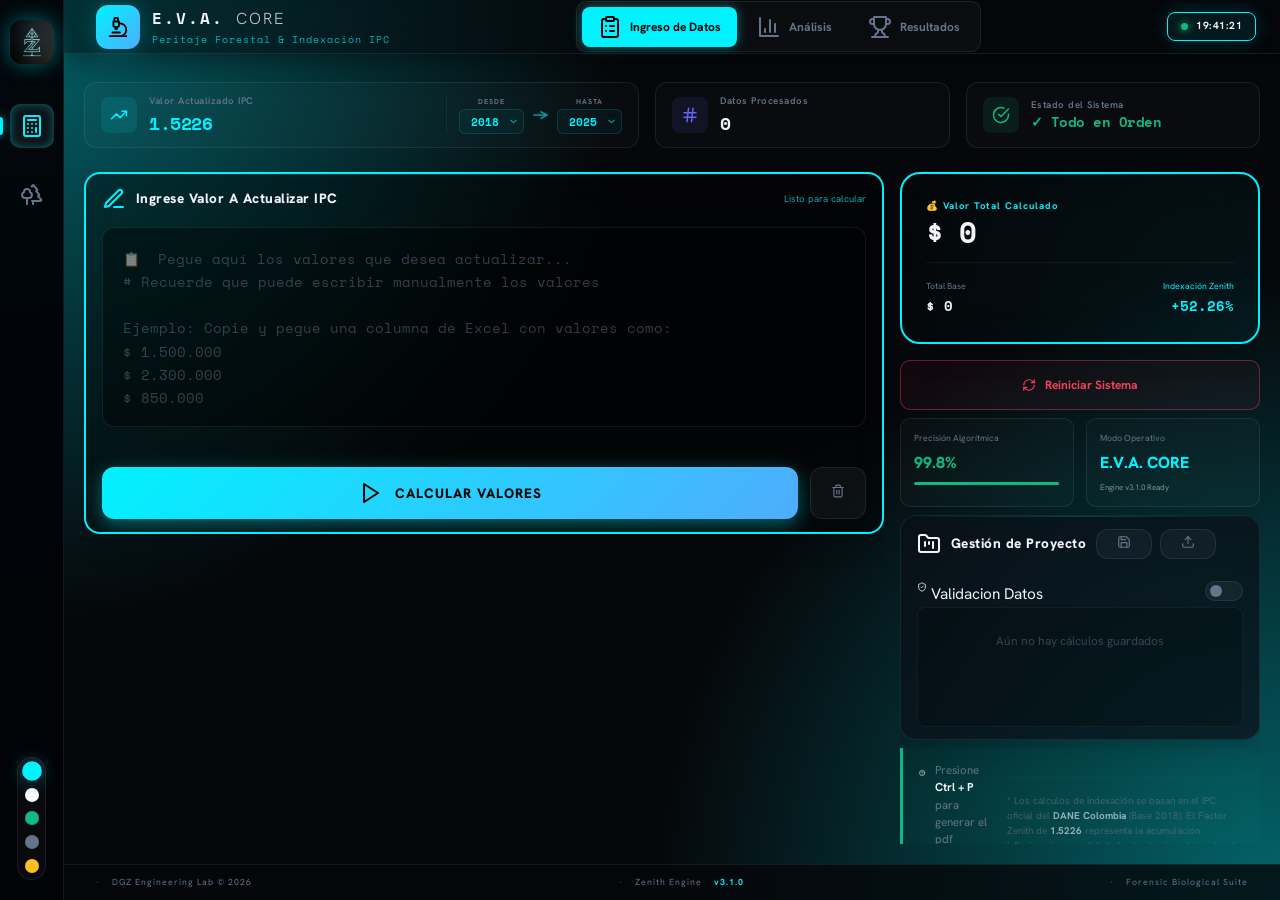
==== app.html @ 30c94fd7 "feat: implement E.V.A. agentic intelligence system with parallel stress testing and core UI engine" ====
<!DOCTYPE html>
<html lang="es">

<head>
    <meta charset="UTF-8">
    <meta name="viewport" content="width=device-width, initial-scale=1.0">
    <title>E.V.A. PRO — Consola de Valoración Forestal e Indexación IPC Colombia | DGZ Engineering Lab</title>
    <meta name="description"
        content="Suite profesional E.V.A. para valoración forense de activos biológicos, actualización de avalúos con IPC y generación de reportes periciales en Colombia.">
    <meta name="keywords"
        content="avalúo forestal, IPC Colombia, valoración de activos biológicos, indexación catastral, peritaje ambiental, DANE, IGAC, E.V.A. PRO">
    <meta name="author" content="DGZ Engineering Lab">
    <meta name="robots" content="index, follow">
    <link rel="canonical" href="https://dgz-engineering-lab.github.io/E.V.A/app.html">
    <link rel="icon" type="image/png" href="assets/logo.png">

    <!-- Open Graph / Social -->
    <meta property="og:type" content="website">
    <meta property="og:title" content="E.V.A. PRO — Consola de Valoración Forestal e Indexación IPC">
    <meta property="og:description"
        content="Suite forense profesional para valoración de activos biológicos e indexación IPC masiva en Colombia.">
    <meta property="og:image" content="https://dgz-engineering-lab.github.io/E.V.A/assets/logo.png">
    <meta property="og:url" content="https://dgz-engineering-lab.github.io/E.V.A/app.html">
    <meta property="og:locale" content="es_CO">

    <!-- Twitter Card -->
    <meta name="twitter:card" content="summary">
    <meta name="twitter:title" content="E.V.A. PRO — Consola de Valoración Forestal">
    <meta name="twitter:description"
        content="Suite forense para valoración de activos biológicos e indexación IPC en Colombia.">
    <meta name="twitter:image" content="https://dgz-engineering-lab.github.io/E.V.A/assets/logo.png">

    <!-- Structured Data -->
    <script type="application/ld+json">
    {
        "@context": "https://schema.org",
        "@type": "WebApplication",
        "name": "E.V.A. PRO — Experto en Valoración de Activos",
        "applicationCategory": "FinanceApplication",
        "operatingSystem": "Web Browser",
        "offers": { "@type": "Offer", "price": "0", "priceCurrency": "USD" },
        "author": { "@type": "Organization", "name": "DGZ Engineering Lab" },
        "description": "Consola profesional para valoración forense de activos biológicos y actualización de avalúos con IPC en Colombia.",
        "url": "https://dgz-engineering-lab.github.io/E.V.A/app.html"
    }
    </script>

    <!-- Preload Critical Fonts -->
    <link rel="preconnect" href="https://fonts.googleapis.com">
    <link rel="preconnect" href="https://fonts.gstatic.com" crossorigin>
    <link
        href="https://fonts.googleapis.com/css2?family=Hanken+Grotesk:wght@300;400;500;600;700;800;900&family=Space+Mono:wght@400;700&display=swap"
        rel="stylesheet">

    <!-- Icons & Charts -->
    <!-- Icons & Charts (Local) -->
    <script src="js/vendor/lucide.min.js"></script>
    <script src="js/vendor/chart.min.js"></script>
    <script src="js/vendor/chartjs-plugin-datalabels.min.js"></script>
    <script src="js/vendor/jspdf.umd.min.js"></script>
    <script src="js/vendor/jspdf.plugin.autotable.min.js"></script>
    <script src="js/vendor/html2canvas.min.js"></script>
    <!-- Core Assets -->
    <link id="theme-styles" rel="stylesheet" href="css/themes/dark.css?v=2026.3">
    <link rel="stylesheet" href="css/eva-styles-v3.css?v=2026.3">
    <link rel="stylesheet" href="css/eva-enhancements.css?v=2026.4">
    <script src="js/theme-switcher.js?v=2026.3" defer></script>

    <!-- PWA Optimized -->
    <link rel="manifest" href="manifest.json">
    <meta name="theme-color" content="#00F2FE">
    <meta name="mobile-web-app-capable" content="yes">
    <meta name="apple-mobile-web-app-status-bar-style" content="black-translucent">

    <style>
        :root {
            --sidebar-w: clamp(60px, 5vw, 72px);
            /* Flexible Sidebar */
            --topbar-h: clamp(48px, 6vh, 56px);
            /* Adaptive Header Height */
            --footer-h: clamp(28px, 4vh, 36px);
            --ease: cubic-bezier(0.23, 1, 0.32, 1);
        }

        ::selection {
            background: var(--primary);
            color: #000;
        }

        /* Accessibility: Focus States */
        :focus-visible {
            outline: 2px solid var(--primary);
            outline-offset: 3px;
            border-radius: 4px;
        }

        * {
            margin: 0;
            padding: 0;
            box-sizing: border-box;
            font-family: 'Hanken Grotesk', sans-serif;
        }

        *,
        *::before,
        *::after {
            transition: color 0.4s ease, background-color 0.4s ease, border-color 0.4s ease, box-shadow 0.3s ease;
        }

        body {
            background-color: var(--bg-obsidian);
            color: var(--text-main);
            height: 100vh;
            width: 100vw;
            display: flex;
            overflow: hidden;
            background-image:
                radial-gradient(circle at 0% 0%, var(--primary-glow) 0%, transparent 40%),
                radial-gradient(circle at 100% 100%, var(--primary-glow) 0%, transparent 40%);
            animation: pageIn 1s var(--ease);
            font-size: clamp(14px, 1.2vw, 16px);
            /* Intelligent Base Sizing */
        }

        @keyframes pageIn {
            from {
                opacity: 0;
                filter: blur(8px);
                transform: scale(1.01);
            }

            to {
                opacity: 1;
                filter: blur(0);
                transform: scale(1);
            }
        }

        @keyframes shimmer {
            0% {
                background-position: -200% 0;
            }

            100% {
                background-position: 200% 0;
            }
        }

        @keyframes reveal {
            from {
                transform: translateY(20px) scale(0.98);
                opacity: 0;
            }

            to {
                transform: translateY(0) scale(1);
                opacity: 1;
            }
        }

        @keyframes fadeIn {
            from {
                opacity: 0;
                transform: translateY(10px);
            }

            to {
                opacity: 1;
                transform: translateY(0);
            }
        }

        @keyframes pulse-op {

            0%,
            100% {
                opacity: 1;
                transform: scale(1);
            }

            50% {
                opacity: 0.4;
                transform: scale(0.8);
            }
        }

        @keyframes slideIn {
            from {
                transform: translateX(-20px);
                opacity: 0;
            }

            to {
                transform: translateX(0);
                opacity: 1;
            }
        }

        /* ==============================
           SIDEBAR - Compact & Clear
           ============================== */
        .sidebar-nav {
            width: var(--sidebar-w);
            background: rgba(2, 4, 8, 0.95);
            border-right: 1px solid var(--border-glass);
            display: flex;
            flex-direction: column;
            align-items: center;
            padding: 1.25rem 0;
            gap: 1.5rem;
            z-index: 100;
            backdrop-filter: blur(30px);
            animation: slideIn 0.6s var(--ease) forwards;
        }

        .nav-logo {
            width: 44px;
            height: 44px;
            border-radius: 12px;
            overflow: hidden;
            box-shadow: 0 0 20px var(--primary-glow);
            margin-bottom: 1rem;
            cursor: pointer;
            position: relative;
        }

        .nav-logo img {
            width: 100%;
            height: 100%;
            object-fit: cover;
        }

        .nav-logo::after {
            content: '';
            position: absolute;
            inset: 0;
            background: linear-gradient(90deg, transparent, rgba(255, 255, 255, 0.15), transparent);
            animation: shimmer 3s infinite;
            background-size: 200% 100%;
        }

        .nav-item {
            width: 44px;
            height: 44px;
            border-radius: 10px;
            display: flex;
            align-items: center;
            justify-content: center;
            cursor: pointer;
            color: var(--text-dim);
            transition: 0.3s;
            position: relative;
        }

        .nav-item:hover,
        .nav-item.active {
            background: rgba(255, 255, 255, 0.05);
            color: var(--primary);
            box-shadow: inset 0 0 10px var(--primary-glow);
        }

        /* Agent Pulsing State */
        .nav-item.agent-active {
            color: var(--warning);
            animation: pulse-op 2s infinite;
        }

        .nav-item.active::before {
            content: '';
            position: absolute;
            left: -10px;
            width: 3px;
            height: 18px;
            background: var(--primary);
            border-radius: 0 3px 3px 0;
            box-shadow: 0 0 12px var(--primary);
        }

        /* Tooltip for nav items */
        .nav-item[data-tooltip]::after {
            content: attr(data-tooltip);
            position: absolute;
            left: calc(100% + 12px);
            background: rgba(10, 15, 26, 0.95);
            border: 1px solid var(--border-glass);
            color: var(--text-main);
            padding: 0.4rem 0.8rem;
            border-radius: 6px;
            font-size: 0.7rem;
            font-weight: 600;
            white-space: nowrap;
            opacity: 0;
            pointer-events: none;
            transition: opacity 0.2s;
            z-index: 200;
        }

        .nav-item[data-tooltip]:hover::after {
            opacity: 1;
        }

        .theme-selector {
            margin-top: auto;
            background: rgba(255, 255, 255, 0.03);
            border: 1px solid var(--border-glass);
            border-radius: 99px;
            padding: 0.4rem;
            display: flex;
            flex-direction: column;
            gap: 0.6rem;
            align-items: center;
        }

        .theme-node {
            width: 14px;
            height: 14px;
            border-radius: 50%;
            cursor: pointer;
            border: 2px solid transparent;
            transition: 0.3s;
        }

        .theme-node:hover {
            transform: scale(1.3);
        }

        .eva-theme-dark .dot-dark,
        .eva-theme-light .dot-light,
        .eva-theme-forest .dot-forest,
        .eva-theme-minimal .dot-minimal,
        .eva-theme-zenith .dot-zenith {
            transform: scale(1.4);
            border-color: var(--primary);
            box-shadow: 0 0 12px var(--primary-glow);
        }

        .dot-dark {
            background: #00F2FE;
        }

        .dot-light {
            background: #F8FAFC;
        }

        .dot-forest {
            background: #10B981;
        }

        .dot-minimal {
            background: #64748B;
        }

        .dot-zenith {
            background: #FBBF24;
        }

        /* ==============================
           APP CONTAINER
           ============================== */
        .app-container {
            flex: 1;
            display: flex;
            flex-direction: column;
            height: 100vh;
            overflow: hidden;
        }

        /* ==============================
           HEADER - Clean & Compact
           ============================== */
        header {
            height: var(--topbar-h);
            padding: 0 1.5rem 0 2rem;
            border-bottom: 1px solid var(--border-glass);
            display: flex;
            justify-content: space-between;
            align-items: center;
            background: rgba(5, 7, 10, 0.5);
            backdrop-filter: blur(25px);
            position: relative;
            z-index: 91;
            flex-shrink: 0;
            /* NO SHRINK */
        }

        .brand-box {
            display: flex;
            align-items: center;
            gap: 0.75rem;
        }

        .brand-box h1 {
            font-family: 'Space Mono', monospace;
            font-size: 1rem;
            font-weight: 900;
            letter-spacing: 2px;
        }

        .brand-sub {
            font-size: 0.6rem;
            color: var(--primary);
            font-family: 'Space Mono';
            letter-spacing: 1px;
            opacity: 0.7;
        }

        /* Step Navigator — Compact pill style */
        .step-nav {
            display: flex;
            gap: 0.25rem;
            background: rgba(255, 255, 255, 0.03);
            padding: 0.3rem;
            border-radius: 10px;
            border: 1px solid var(--border-glass);
        }

        .step-btn {
            display: flex;
            align-items: center;
            gap: 0.5rem;
            padding: 0.5rem 1rem;
            border-radius: 8px;
            border: none;
            background: transparent;
            color: var(--text-dim);
            cursor: pointer;
            font-family: 'Hanken Grotesk';
            font-size: 0.75rem;
            font-weight: 700;
            transition: 0.3s;
        }

        .step-btn:hover {
            color: var(--primary);
            background: rgba(255, 255, 255, 0.02);
        }

        .step-btn.active {
            background: var(--primary);
            color: #000;
            box-shadow: 0 0 12px var(--primary-glow);
        }

        .step-btn i {
            width: 16px;
            height: 16px;
        }

        .header-right {
            display: flex;
            align-items: center;
            gap: 1rem;
        }

        .sys-clock {
            display: flex;
            align-items: center;
            gap: 0.5rem;
            padding: 0.35rem 0.8rem;
            border-radius: 8px;
            background: rgba(255, 255, 255, 0.03);
            border: 1px solid var(--border-glass);
            font-family: 'Space Mono';
            font-size: 0.65rem;
            font-weight: 700;
            color: var(--text-dim);
        }

        .pulse-dot {
            width: 7px;
            height: 7px;
            background: var(--success);
            border-radius: 50%;
            box-shadow: 0 0 8px var(--success);
            animation: pulse-op 2s infinite ease-in-out;
        }

        /* ==============================
           MAIN DASHBOARD GRID
           ============================== */
        .dashboard-main {
            flex: 1;
            display: grid;
            grid-template-columns: minmax(0, 1fr) minmax(300px, 380px);
            /* Smart adaptive columns */
            grid-template-rows: auto 1fr;
            gap: clamp(0.5rem, 1.5vw, 1.25rem);
            /* Intelligent Gaps */
            padding: clamp(0.75rem, 2vw, 1.25rem);
            overflow: hidden;
            animation: reveal 0.8s var(--ease);
            min-height: 0;
        }

        /* ── Compact Analytics Grid ── */
        .analytics-grid {
            gap: 1.5rem;
        }

        .analytics-grid .glass-card {
            padding: 1.5rem;
        }

        .analytics-grid .section-header {
            margin-bottom: 0.75rem;
        }

        /* ── KPI Row (top, full width) ── */
        .kpi-row {
            grid-column: 1 / -1;
            display: flex;
            gap: 1rem;
            flex-shrink: 0;
            /* NO SHRINK */
        }

        .kpi-chip {
            flex: 1;
            display: flex;
            align-items: center;
            gap: 0.75rem;
            padding: 0.65rem 1rem;
            background: rgba(255, 255, 255, 0.02);
            border: 1px solid var(--border-glass);
            border-radius: 12px;
            transition: 0.3s;
            position: relative;
            cursor: default;
        }

        .kpi-chip:hover {
            border-color: var(--primary-glow);
            background: rgba(255, 255, 255, 0.04);
        }

        .kpi-chip-icon {
            width: 36px;
            height: 36px;
            border-radius: 8px;
            display: flex;
            align-items: center;
            justify-content: center;
            flex-shrink: 0;
        }

        .kpi-chip-icon.ipc {
            background: rgba(0, 242, 254, 0.1);
            color: var(--primary);
        }

        .kpi-chip-icon.count {
            background: rgba(99, 102, 241, 0.1);
            color: #6366F1;
        }

        .kpi-chip-icon.status {
            background: rgba(16, 185, 129, 0.1);
            color: var(--success);
        }

        .kpi-chip-text {
            display: flex;
            flex-direction: column;
        }

        .kpi-chip-label {
            font-size: 0.6rem;
            color: var(--text-dim);
            font-weight: 600;
            letter-spacing: 0.5px;
        }

        .kpi-chip-value {
            font-size: 1.1rem;
            font-weight: 900;
            font-family: 'Space Mono';
            letter-spacing: -0.5px;
        }

        .kpi-chip-value.success-text {
            color: var(--success);
            font-size: 0.85rem;
        }

        /* ── Tooltip for KPIs ── */
        .has-tip {
            position: relative;
        }

        .has-tip .tip-bubble {
            position: absolute;
            top: calc(100% + 8px);
            left: 50%;
            transform: translateX(-50%);
            background: rgba(10, 15, 26, 0.95);
            border: 1px solid var(--border-glass);
            color: var(--text-dim);
            padding: 0.6rem 0.9rem;
            border-radius: 8px;
            font-size: 0.7rem;
            line-height: 1.5;
            max-width: 260px;
            white-space: normal;
            opacity: 0;
            pointer-events: none;
            transition: opacity 0.2s;
            z-index: 200;
            box-shadow: 0 10px 30px rgba(0, 0, 0, 0.4);
        }

        .has-tip .tip-bubble::before {
            content: '';
            position: absolute;
            top: -5px;
            left: 50%;
            transform: translateX(-50%) rotate(45deg);
            width: 8px;
            height: 8px;
            background: rgba(10, 15, 26, 0.95);
            border-left: 1px solid var(--border-glass);
            border-top: 1px solid var(--border-glass);
        }

        .has-tip:hover .tip-bubble {
            opacity: 1;
        }

        /* ── Main Stage (left) ── */
        .main-stage {
            grid-column: 1;
            grid-row: 2;
            overflow: hidden;
            /* ABSOLUTE NO GLOBAL SCROLL */
            display: flex;
            flex-direction: column;
            min-height: 0;
            /* CRITICAL FOR FLEX SCROLL */
            position: relative;
        }

        .main-stage::-webkit-scrollbar {
            display: none;
        }

        /* ── Tab Content Toggle ── */
        .tab-content {
            display: none;
            flex: 1;
            /* FILL STAGE */
            min-height: 0;
            overflow-y: auto;
            /* Fallback for input tab */
            scrollbar-width: none;
        }

        .tab-content::-webkit-scrollbar {
            display: none;
        }

        .tab-content.active {
            display: flex;
            flex-direction: column;
        }

        /* Results tab specific: Rigid structure for dual table view */
        #tab-results.active {
            overflow: hidden;
            padding-bottom: 0;
        }

        /* ── Side Panel (right) ── */
        .side-panel {
            grid-column: 2;
            grid-row: 2;
            display: flex;
            flex-direction: column;
            gap: clamp(0.5rem, 1.5vh, 0.8rem);
            min-height: 0;
            overflow-y: auto;
            scrollbar-width: thin;
            scrollbar-color: var(--primary) transparent;
        }

        /* ── Glass Card (shared) ── */
        .glass-card {
            background: var(--bg-panel);
            backdrop-filter: blur(25px);
            border: 1px solid var(--border-glass);
            border-radius: 16px;
            padding: clamp(0.75rem, 2.5vh, 1.25rem);
            position: relative;
            overflow: hidden;
            box-shadow: 0 8px 30px rgba(0, 0, 0, 0.15);
            flex-shrink: 0;
        }

        .glass-card::before {
            content: '';
            position: absolute;
            top: 0;
            left: 0;
            right: 0;
            height: 1px;
            background: linear-gradient(90deg, transparent, var(--primary), transparent);
            opacity: 0.2;
        }

        /* ── Section Headers ── */
        .section-header {
            display: flex;
            align-items: center;
            gap: 0.6rem;
            margin-bottom: 1rem;
        }

        .section-header i {
            color: var(--primary);
            width: 18px;
            height: 18px;
        }

        .section-header h2 {
            font-size: 0.85rem;
            font-weight: 800;
            letter-spacing: 0.5px;
        }

        .section-header .badge-tag {
            margin-left: auto;
            font-size: 0.6rem;
            color: var(--text-dim);
            opacity: 0.7;
        }

        /* ==============================
           INPUT TERMINAL (reimagined)
           ============================== */
        .input-card {
            background: rgba(0, 0, 0, 0.35) !important;
            border-width: 2px;
            border-color: var(--primary);
        }

        textarea {
            width: 100%;
            height: 200px;
            background: rgba(0, 0, 0, 0.4);
            border: 1px solid var(--border-glass);
            border-radius: 12px;
            padding: 1.25rem;
            color: var(--primary);
            font-family: 'Space Mono';
            font-size: 0.85rem;
            outline: none;
            resize: none;
            line-height: 1.7;
            transition: 0.3s;
        }

        textarea:focus {
            border-color: var(--primary);
            box-shadow: 0 0 20px var(--primary-glow);
        }

        textarea::placeholder {
            color: var(--text-dim);
            opacity: 0.5;
        }

        /* Visual Registry (small scan cards) */
        .f-registry {
            display: flex;
            gap: 0.4rem;
            overflow-x: auto;
            padding: 0.5rem 0;
            scrollbar-width: none;
        }

        .f-registry::-webkit-scrollbar {
            display: none;
        }

        .f-card {
            min-width: 110px;
            padding: 0.6rem;
            background: rgba(255, 255, 255, 0.02);
            border: 1px solid var(--border-glass);
            border-radius: 8px;
            animation: fadeIn 0.4s var(--ease);
            display: flex;
            flex-direction: column;
            gap: 0.3rem;
        }

        .f-card-icon {
            width: 24px;
            height: 24px;
            border-radius: 5px;
            background: rgba(0, 242, 254, 0.08);
            display: flex;
            align-items: center;
            justify-content: center;
            color: var(--primary);
        }

        .f-card-icon i {
            width: 12px;
            height: 12px;
        }

        .f-card-label {
            font-size: 0.55rem;
            font-weight: 700;
            color: var(--text-dim);
            text-transform: uppercase;
        }

        .f-card-val {
            font-size: 0.7rem;
            font-weight: 800;
            font-family: 'Space Mono';
        }

        /* Action Buttons */
        .cta-group {
            display: flex;
            gap: 0.75rem;
            margin-top: 1rem;
        }

        .btn-zenith {
            flex: 1;
            padding: 0.9rem;
            border: none;
            border-radius: 12px;
            background: linear-gradient(135deg, var(--primary), var(--secondary));
            color: #000;
            font-weight: 800;
            font-family: 'Hanken Grotesk';
            cursor: pointer;
            text-transform: uppercase;
            letter-spacing: 1px;
            display: flex;
            align-items: center;
            justify-content: center;
            gap: 0.75rem;
            font-size: 0.85rem;
            box-shadow: 0 6px 20px var(--primary-glow);
            transition: all 0.3s;
        }

        .btn-zenith:hover {
            transform: translateY(-3px) scale(1.01);
            filter: brightness(1.1);
            box-shadow: 0 12px 35px var(--primary-glow);
        }

        .btn-zenith:active {
            transform: translateY(-1px);
        }

        .btn-ghost {
            padding: 0 1.25rem;
            background: rgba(255, 255, 255, 0.04);
            border: 1px solid var(--border-glass);
            border-radius: 12px;
            color: var(--text-dim);
            cursor: pointer;
            font-size: 0.75rem;
            font-weight: 700;
            transition: 0.3s;
        }

        .btn-ghost:hover {
            background: rgba(255, 255, 255, 0.08);
            color: var(--warning);
            border-color: var(--warning);
        }

        /* ==============================
           VALIDATION PANEL (Input Linter)
           ============================== */
        .validation-panel {
            margin-top: 0.75rem;
            padding: 0.6rem 0.8rem;
            border-radius: 8px;
            background: rgba(0, 242, 254, 0.03);
            border: 1px solid var(--border-glass);
            display: none;
        }

        .v-header {
            font-size: 0.6rem;
            font-weight: 700;
            color: var(--text-dim);
            display: flex;
            align-items: center;
            gap: 0.4rem;
            margin-bottom: 0.3rem;
        }

        .v-header i {
            width: 12px;
            height: 12px;
            color: var(--primary);
        }

        .v-body {
            font-family: 'Space Mono';
            font-size: 0.7rem;
            line-height: 1.4;
            color: var(--primary);
            display: flex;
            align-items: center;
            gap: 0.4rem;
        }

        .v-body.error {
            color: #f87171;
        }

        /* ==============================
           OUTCOME HUD (Results Panel)
           ============================== */
        .outcome-card {
            border-radius: 20px;
            border: 2px solid var(--primary);
            background: radial-gradient(circle at 100% 100%, rgba(0, 242, 254, 0.06), transparent) !important;
            padding: 1.5rem !important;
        }

        .outcome-label {
            font-size: 0.6rem;
            color: var(--primary);
            font-weight: 700;
            letter-spacing: 1px;
            margin-bottom: 0.25rem;
        }

        .outcome-value {
            font-size: 2.5rem;
            font-weight: 900;
            line-height: 1;
            letter-spacing: -1.5px;
            font-family: 'Space Mono';
        }

        .outcome-meta {
            display: flex;
            justify-content: space-between;
            margin-top: 1rem;
            padding-top: 1rem;
            border-top: 1px solid rgba(255, 255, 255, 0.05);
        }

        .outcome-meta-item {
            display: flex;
            flex-direction: column;
            gap: 0.15rem;
        }

        .outcome-meta-label {
            font-size: 0.55rem;
            color: var(--text-dim);
        }

        .outcome-meta-val {
            font-family: 'Space Mono';
            font-size: 0.85rem;
            font-weight: 700;
        }

        .btn-pdf {
            margin-top: 1rem;
            width: 100%;
            padding: 0.8rem;
            border: none;
            border-radius: 10px;
            background: linear-gradient(135deg, var(--primary), var(--secondary, #00c6fb));
            color: #000;
            font-weight: 800;
            font-size: 0.8rem;
            cursor: pointer;
            display: flex;
            align-items: center;
            justify-content: center;
            gap: 0.6rem;
            transition: 0.3s;
            letter-spacing: 0.5px;
            box-shadow: 0 4px 15px var(--primary-glow);
        }

        .btn-pdf:hover {
            transform: translateY(-2px);
            filter: brightness(1.1);
            box-shadow: 0 8px 25px var(--primary-glow);
        }

        .btn-pdf i {
            width: 16px;
            height: 16px;
        }

        /* ── Metrics Grid ── */
        .metrics-grid {
            display: grid;
            grid-template-columns: 1fr 1fr;
            gap: 0.75rem;
        }

        .metric-mini {
            padding: 0.8rem;
            background: rgba(255, 255, 255, 0.02);
            border: 1px solid var(--border-glass);
            border-radius: 10px;
        }

        .metric-mini-label {
            font-size: 0.55rem;
            color: var(--text-dim);
            margin-bottom: 0.3rem;
        }

        .metric-mini-val {
            font-size: 1rem;
            font-weight: 800;
        }

        .metric-mini-bar {
            height: 3px;
            background: rgba(255, 255, 255, 0.05);
            margin-top: 0.4rem;
            border-radius: 2px;
            overflow: hidden;
        }

        .metric-mini-bar-fill {
            height: 100%;
            border-radius: 2px;
        }

        /* ── Session History ── */
        .log-card {
            flex: 1;
            min-height: 0;
            overflow: hidden;
            display: flex;
            flex-direction: column;
        }

        .log-card .history-list {
            flex: 1;
            overflow-y: auto;
            scrollbar-width: none;
        }

        .log-card .history-list::-webkit-scrollbar {
            display: none;
        }

        .history-item {
            padding: 0.6rem 0.8rem;
            border-bottom: 1px solid rgba(255, 255, 255, 0.03);
            cursor: pointer;
            display: flex;
            justify-content: space-between;
            align-items: center;
            transition: 0.3s;
        }

        .history-item:hover {
            background: rgba(255, 255, 255, 0.02);
        }

        .h-main {
            flex: 1;
        }

        .h-time {
            font-family: 'Space Mono';
            font-size: 0.55rem;
            color: var(--text-dim);
        }

        .h-desc {
            font-weight: 700;
            font-size: 0.75rem;
        }

        .h-del {
            width: 28px;
            height: 28px;
            border-radius: 6px;
            border: 1px solid rgba(255, 255, 255, 0.05);
            background: transparent;
            color: var(--text-dim);
            display: flex;
            align-items: center;
            justify-content: center;
            cursor: pointer;
            opacity: 0.2;
            transition: 0.3s;
        }

        .h-del:hover {
            opacity: 1;
            background: rgba(244, 63, 94, 0.1);
            color: #f43f5e;
            border-color: rgba(244, 63, 94, 0.3);
        }

        .h-del i {
            width: 12px;
            height: 12px;
        }

        .empty-history {
            text-align: center;
            color: var(--text-dim);
            font-size: 0.75rem;
            padding: 1.5rem 0;
            opacity: 0.5;
        }

        .history-pool {
            height: clamp(120px, 20vh, 180px);
            /* Smart fixed aesthetic height */
            overflow-y: auto;
            border-radius: 8px;
            background: rgba(0, 0, 0, 0.2);
            border: 1px solid rgba(255, 255, 255, 0.05);
            scrollbar-width: thin;
            margin-top: 0;
        }

        .history-pool:empty::after {
            content: 'Sin registros recientes';
            display: block;
            text-align: center;
            padding: 2rem 1rem;
            color: var(--text-dim);
            font-size: 0.75rem;
            opacity: 0.5;
        }

        /* ── Info Insight ── */
        .info-insight {
            background: rgba(16, 185, 129, 0.04);
            border-left: 3px solid var(--success);
            padding: 0.8rem 1rem;
            border-radius: 0 10px 10px 0;
            display: flex;
            gap: 0.6rem;
            align-items: flex-start;
        }

        .info-insight i {
            color: var(--success);
            flex-shrink: 0;
            width: 16px;
            height: 16px;
            margin-top: 2px;
        }

        .info-insight p {
            font-size: 0.72rem;
            line-height: 1.5;
            color: var(--text-dim);
        }

        .info-insight strong {
            color: var(--text-main);
        }

        /* ── Collapsible Logic ── */
        .collapsible-card {
            transition: all 0.4s var(--ease);
        }

        .collapsible-card.collapsed {
            flex: none !important;
            height: auto !important;
            min-height: 0 !important;
        }

        .collapsible-card.collapsed .table-canvas,
        .collapsible-card.collapsed .forensic-tool-row,
        .collapsible-card.collapsed .history-pool,
        .collapsible-card.collapsed .kpi-mini-grid,
        .collapsible-card.collapsed .outcome-meta,
        .collapsible-card.collapsed .search-wrapper,
        .collapsible-card.collapsed .btn-ghost {
            display: none !important;
        }

        .toggle-card-btn {
            background: rgba(255, 255, 255, 0.05);
            border: 1px solid rgba(255, 255, 255, 0.1);
            color: var(--text-dim);
            width: 24px;
            height: 24px;
            border-radius: 6px;
            display: flex;
            align-items: center;
            justify-content: center;
            cursor: pointer;
            transition: 0.3s;
        }

        .toggle-card-btn:hover {
            background: var(--primary);
            color: #000;
        }

        .collapsed .toggle-card-btn {
            transform: rotate(-180deg);
        }

        /* ==============================
           RESULTS TABLES
           ============================== */
        .results-wrapper {
            display: flex;
            flex-direction: column;
            gap: 1rem;
            height: 100%;
            /* Fill Tab Content */
            min-height: 0;
            overflow: hidden;
            /* NO GLOBAL SCROLL */
            animation: reveal 0.6s var(--ease);
            padding: 0.5rem 0;
        }

        .table-panel {
            display: flex;
            flex-direction: column;
            min-height: 0;
            /* Critical to respect flex-grow/shrink */
            background: var(--bg-panel);
            border: 1px solid var(--border-glass);
            border-radius: 16px;
            padding: 1rem;
            box-shadow: 0 8px 30px rgba(0, 0, 0, 0.15);
            overflow: hidden;
            /* Ensure headers don't push out */
        }

        /* ADVANCED SPLIT: Detailed uses flexible space, Summary is fixed/complete */
        .table-panel.detailed-results {
            flex: 1;
            min-height: 200px;
        }

        .table-panel.summary-results {
            flex: none;
            /* ENSURE COMPLETE VIEW */
            height: auto;
            border-left: 3px solid var(--primary);
            background: rgba(var(--primary-rgb), 0.03);
        }

        /* Fluid Typography for Luxury Adaptation */
        .table-panel table {
            font-size: clamp(0.75rem, 1.5vh, 0.85rem);
        }

        .summary-results th,
        .summary-results td {
            padding: clamp(0.4rem, 1vh, 0.8rem);
            /* Compact columns */
        }

        /* Essential Fix for Visibility in Auto-Height Panels */
        .summary-results .table-canvas {
            height: auto !important;
            flex-grow: 0 !important;
            overflow: visible !important;
        }

        .detailed-results .table-canvas {
            height: 0;
            /* Keeps internal scroll for the big table */
            flex-grow: 1;
        }

        .table-canvas {
            width: 100%;
            /* default behavior overwritten above specifically for detailed/summary */
            overflow: auto;
            /* INTERNAL SCROLL ONLY */
            border-radius: 8px;
            border: 1px solid rgba(255, 255, 255, 0.05);
            background: rgba(0, 0, 0, 0.2);
            scrollbar-width: thin;
        }

        .table-canvas::-webkit-scrollbar {
            width: 5px;
        }

        .table-canvas::-webkit-scrollbar-thumb {
            background: var(--primary);
            border-radius: 10px;
        }

        table {
            width: 100%;
            border-collapse: separate;
            border-spacing: 0;
            font-size: 0.85rem;
        }

        th {
            padding: 1rem 1.25rem;
            text-align: left;
            font-weight: 800;
            color: var(--text-dim);
            text-transform: uppercase;
            font-size: 0.65rem;
            letter-spacing: 1px;
            border-bottom: 1px solid var(--border-glass);
            background: rgba(10, 15, 26, 0.9);
            position: sticky;
            /* Sticky Headers */
            top: 0;
            z-index: 10;
            backdrop-filter: blur(10px);
        }

        td {
            padding: 1rem 1.25rem;
            border-bottom: 1px solid rgba(255, 255, 255, 0.04);
            transition: 0.2s;
        }

        /* Laser Focus Row Highlights */
        tbody:hover tr {
            opacity: 0.3;
            filter: grayscale(0.5);
        }

        tbody tr {
            transition: all 0.2s;
        }

        tbody tr:hover {
            opacity: 1;
            filter: grayscale(0);
            transform: scale(1.001);
            box-shadow: inset 3px 0 0 var(--primary), 0 8px 20px rgba(0, 0, 0, 0.3);
        }

        tr:hover td {
            background: rgba(0, 242, 254, 0.03);
            color: var(--primary);
            border-bottom-color: transparent;
        }

        .num {
            font-family: 'Space Mono';
            font-weight: 700;
            font-size: 0.95rem;
        }

        .upd {
            color: var(--primary);
        }

        .delta {
            color: var(--success);
            font-weight: 800;
            font-size: 0.8rem;
            background: rgba(16, 185, 129, 0.1);
            padding: 0.25rem 0.5rem;
            border-radius: 5px;
        }

        /* ── Chart Container ── */
        #distributionChartContainer {
            height: 220px;
            margin-top: 0.75rem;
        }

        /* ==============================
           FOOTER BAR
           ============================== */
        .sys-log {
            height: var(--footer-h);
            background: rgba(5, 7, 10, 0.8);
            backdrop-filter: blur(15px);
            border-top: 1px solid var(--border-glass);
            display: flex;
            align-items: center;
            justify-content: space-between;
            padding: 0 2rem;
            font-family: 'Space Mono';
            font-size: 0.55rem;
            color: var(--text-dim);
            letter-spacing: 1px;
            flex-shrink: 0;
        }

        .sys-log span {
            color: var(--primary);
            font-weight: 700;
        }

        .sys-log .segment {
            display: flex;
            align-items: center;
            gap: 0.75rem;
        }

        .sys-log .segment::before {
            content: '·';
            color: var(--primary);
            opacity: 0.5;
        }

        /* ==============================
           MODAL ALERT
           ============================== */
        .modal-overlay {
            position: fixed;
            top: 0;
            left: 0;
            width: 100%;
            height: 100%;
            background: rgba(0, 0, 0, 0.6);
            backdrop-filter: blur(8px);
            display: flex;
            align-items: center;
            justify-content: center;
            z-index: 10000;
            opacity: 0;
            pointer-events: none;
            transition: 0.4s;
        }

        .modal-overlay.active {
            opacity: 1;
            pointer-events: all;
        }

        .modal-box {
            background: rgba(10, 15, 26, 0.95);
            border: 1px solid var(--warning);
            border-radius: 16px;
            padding: 2rem;
            width: 90%;
            max-width: 480px;
            box-shadow: 0 15px 50px rgba(0, 0, 0, 0.5), 0 0 30px rgba(245, 158, 11, 0.1);
            transform: scale(0.95) translateY(20px);
            transition: 0.4s var(--ease);
        }

        .modal-overlay.active .modal-box {
            transform: scale(1) translateY(0);
        }

        .modal-title {
            color: var(--warning);
            font-size: 1.1rem;
            font-weight: 800;
            display: flex;
            align-items: center;
            gap: 0.5rem;
            margin-bottom: 1rem;
            padding-bottom: 0.5rem;
            border-bottom: 1px solid rgba(255, 255, 255, 0.05);
        }

        .modal-body {
            color: var(--text-dim);
            font-size: 0.85rem;
            line-height: 1.6;
            margin-bottom: 1.25rem;
        }

        .modal-list {
            background: rgba(0, 0, 0, 0.3);
            border-radius: 8px;
            padding: 0.8rem;
            margin: 0.8rem 0;
            max-height: 120px;
            overflow-y: auto;
            font-family: 'Space Mono';
            font-size: 0.8rem;
            border: 1px solid rgba(255, 255, 255, 0.05);
        }

        .modal-list li {
            margin-left: 0.8rem;
            color: var(--text-main);
            margin-bottom: 0.25rem;
        }

        .modal-btn {
            background: linear-gradient(135deg, var(--warning), #D97706);
            color: #000;
            border: none;
            padding: 0.75rem 1.5rem;
            border-radius: 8px;
            font-weight: 800;
            cursor: pointer;
            width: 100%;
            font-family: 'Hanken Grotesk';
            font-size: 0.85rem;
            transition: 0.3s;
        }

        .modal-btn:hover {
            filter: brightness(1.2);
            box-shadow: 0 5px 20px rgba(245, 158, 11, 0.4);
        }

        /* ── Custom Select ── */
        .cat-select {
            appearance: none;
            -webkit-appearance: none;
            background: rgba(245, 158, 11, 0.05);
            color: var(--warning);
            border: 1px solid rgba(245, 158, 11, 0.3);
            border-radius: 6px;
            padding: 4px 24px 4px 8px;
            font-family: 'Space Mono';
            font-size: 0.7rem;
            cursor: pointer;
            outline: none;
            font-weight: 600;
            background-image: url("data:image/svg+xml;charset=UTF-8,%3csvg xmlns='http://www.w3.org/2000/svg' viewBox='0 0 24 24' fill='none' stroke='%23f59e0b' stroke-width='2' stroke-linecap='round' stroke-linejoin='round'%3e%3cpolyline points='6 9 12 15 18 9'%3e%3c/polyline%3e%3c/svg%3e");
            background-repeat: no-repeat;
            background-position: right 5px center;
            background-size: 12px;
            transition: 0.3s;
        }

        .cat-select:hover,
        .cat-select:focus {
            background-color: rgba(245, 158, 11, 0.15);
            border-color: var(--warning);
            box-shadow: 0 0 8px rgba(245, 158, 11, 0.2);
        }

        .cat-select option {
            background-color: var(--bg-obsidian);
            color: var(--text-main);
            font-family: 'Hanken Grotesk';
        }

        /* ==============================
           SCROLLBAR
           ============================== */
        ::-webkit-scrollbar {
            width: 3px;
            height: 3px;
        }

        ::-webkit-scrollbar-thumb {
            background: var(--text-dim);
            border-radius: 10px;
            opacity: 0.2;
        }

        ::-webkit-scrollbar-thumb:hover {
            background: var(--primary);
        }

        /* Accessibility: Reduced Motion */
        @media (prefers-reduced-motion: reduce) {

            *,
            *::before,
            *::after {
                animation-duration: 0.01ms !important;
                animation-iteration-count: 1 !important;
                transition-duration: 0.01ms !important;
            }
        }

        /* Noscript Fallback */
        .noscript-banner {
            background: linear-gradient(135deg, #FBBF24, #D97706);
            color: #000;
            text-align: center;
            padding: 1rem 2rem;
            font-weight: 700;
            font-size: 0.9rem;
            position: fixed;
            top: 0;
            left: 0;
            right: 0;
            z-index: 99999;
        }

        /* --- UNIVERSAL VERSATILITY ENGINE --- */

        /* 1. Ultra-Wide / High-End Monitors (1440px+) */
        @media (min-width: 1441px) {
            .dashboard-main {
                grid-template-columns: minmax(0, 1fr) 440px;
                gap: 1.5rem;
                padding: 1.5rem 2rem;
            }

            body {
                font-size: 16px;
            }
        }

        /* 2. Standard Laptops (1280px - 1440px) */
        @media (max-width: 1440px) {
            .dashboard-main {
                grid-template-columns: minmax(0, 1fr) minmax(300px, 360px);
                gap: 1rem;
            }
        }

        /* 3. Height-Aware Compact Mode (Critical for 768px screens) */
        @media (max-height: 820px) {
            :root {
                --topbar-h: 46px;
                --sidebar-w: 60px;
            }

            .kpi-row {
                gap: 0.5rem;
            }

            .kpi-chip {
                padding: 0.4rem 0.8rem;
            }

            .glass-card {
                padding: 1rem;
            }

            .outcome-value {
                font-size: 1.8rem;
            }

            textarea {
                height: clamp(120px, 25vh, 180px);
            }

            .section-header {
                margin-bottom: 0.5rem;
            }

            #eliteChart,
            #compChart,
            #distChart,
            #catChart {
                height: 160px !important;
            }
        }

        /* 4. Small Laptops / Tablets (Sub 1100px) */
        @media (max-width: 1100px) {
            .dashboard-main {
                grid-template-columns: 1fr;
                overflow-y: auto;
                height: auto;
            }

            .side-panel {
                grid-column: 1;
                grid-row: auto;
                max-height: none;
                overflow: visible;
            }

            .main-stage {
                overflow: visible;
            }

            .kpi-row {
                flex-wrap: wrap;
            }

            .kpi-chip {
                flex: 1 1 140px;
            }

            .app-container {
                height: auto;
                overflow: visible;
            }

            body {
                overflow-y: auto;
                height: auto;
            }
        }

        /* 5. Mobile Infrastructure (Sub 768px) */
        @media (max-width: 768px) {
            .sidebar-nav {
                width: 100%;
                height: 60px;
                flex-direction: row;
                border: none;
                border-top: 1px solid var(--border-glass);
                padding: 0 1rem;
                position: fixed;
                bottom: 0;
                top: auto;
                justify-content: space-around;
                z-index: 100;
            }

            .nav-logo,
            .theme-selector,
            .sys-log {
                display: none;
            }

            .app-container {
                padding-bottom: 60px;
                height: auto;
            }

            header {
                padding: 0.5rem 1rem;
                height: auto;
                flex-wrap: wrap;
                gap: 0.5rem;
            }

            .step-nav {
                overflow-x: auto;
            }
        }

        /* 6. Intelligence: Height-Aware Adaptation */
        @media (max-height: 900px) {
            .side-panel {
                gap: 0.5rem;
            }

            .glass-card {
                padding: 0.8rem 1rem;
            }

            .kpi-row {
                grid-template-columns: repeat(3, 1fr);
                padding-top: 0.5rem;
            }

            .history-pool {
                max-height: 120px;
            }

            .outcome-value {
                font-size: clamp(1.2rem, 3.5vh, 1.8rem);
            }
        }

        @media (max-height: 800px) {

            .info-insight,
            .sys-log {
                display: none;
            }

            .side-panel {
                gap: 0.4rem;
            }

            .metrics-grid {
                display: none;
            }

            header {
                height: 50px;
            }

            .brand-box span {
                display: none;
            }

            .main-stage {
                overflow-y: auto;
            }

            /* Allow scroll if extreme compression */
        }

        @media (max-width: 1200px) {
            .dashboard-main {
                grid-template-columns: 1fr;
                overflow-y: auto;
                height: auto;
            }

            body {
                overflow-y: auto;
                height: auto;
            }

            .sidebar-nav {
                position: fixed;
                bottom: 0;
                width: 100%;
                height: 60px;
                flex-direction: row;
                z-index: 1000;
            }

            .side-panel {
                width: 100%;
                height: auto;
                overflow: visible;
            }

            #tab-results.active {
                overflow: visible;
                height: auto;
            }

            .table-canvas {
                height: auto;
                max-height: 500px;
            }
        }

        @media (max-width: 600px) {
            .brand-box h1 {
                font-size: 0.85rem;
            }

            .kpi-row {
                flex-direction: column;
            }

            .kpi-chip {
                width: 100%;
            }

            .dashboard-main {
                padding: 0.75rem;
                gap: 0.75rem;
            }

            .glass-card {
                padding: 1rem;
                border-radius: 12px;
            }

            .outcome-value {
                font-size: 2rem;
            }

            .cta-group {
                flex-direction: column;
            }

            .btn-zenith {
                width: 100%;
            }

            th,
            td {
                padding: 0.6rem 0.5rem;
                font-size: 0.7rem;
            }

            .num {
                font-size: 0.75rem;
            }
        }
    </style>
</head>

<body>

    <noscript>
        <div class="noscript-banner">⚠ E.V.A. PRO requiere JavaScript habilitado para funcionar correctamente.</div>
    </noscript>

    <!-- ════════════════════════════════════
         SIDEBAR NAVIGATION
         ════════════════════════════════════ -->
    <nav class="sidebar-nav" role="navigation" aria-label="Navegación principal">
        <div class="nav-logo" title="E.V.A.">
            <img src="assets/logo.png" alt="Logo E.V.A.">
        </div>

        <div class="nav-item active" id="btnIpc" onclick="switchMode('ipc')" data-tooltip="📈 Actualizar con IPC"
            title="Actualización de Precios">
            <i data-lucide="calculator"></i>
        </div>
        <div class="nav-item" id="btnAvaluo" onclick="switchMode('avaluo')" data-tooltip="🌳 Valorar Árboles"
            title="Valoración de Árboles">
            <i data-lucide="trees"></i>
        </div>

        <div class="theme-selector" aria-label="Selector de tema visual">
            <div class="theme-node dot-dark" onclick="setTheme('dark')" title="Tema Oscuro"></div>
            <div class="theme-node dot-light" onclick="setTheme('light')" title="Tema Claro"></div>
            <div class="theme-node dot-forest" onclick="setTheme('forest')" title="Tema Bosque"></div>
            <div class="theme-node dot-minimal" onclick="setTheme('minimal')" title="Tema Minimalista"></div>
            <div class="theme-node dot-zenith" onclick="setTheme('zenith')" title="Tema Dorado"></div>
        </div>
    </nav>

    <!-- ════════════════════════════════════
         APP CONTAINER
         ════════════════════════════════════ -->
    <div class="app-container">

        <!-- ── Header ── -->
        <header>
            <div class="brand-box">
                <div class="logo-box"><i data-lucide="microscope" style="color: #000; width: 22px;"></i></div>
                <div>
                    <h1>E.V.A. <span style="font-weight: 300; opacity: 0.8;">CORE</span></h1>
                    <div class="brand-sub">Peritaje Forestal & Indexación IPC</div>
                </div>
            </div>

            <!-- Step Navigation — Human-readable -->
            <nav class="step-nav" aria-label="Pasos del proceso">
                <button class="step-btn active" id="s1" onclick="switchTab('tab-input')">
                    <i data-lucide="clipboard-list"></i>
                    <span>Ingreso de Datos</span>
                </button>
                <button class="step-btn" id="s2" onclick="switchTab('tab-analytics')">
                    <i data-lucide="bar-chart-3"></i>
                    <span>Análisis</span>
                </button>
                <button class="step-btn" id="s3" onclick="switchTab('tab-results')">
                    <i data-lucide="trophy"></i>
                    <span>Resultados</span>
                </button>
            </nav>

            <div class="header-right">
                <div class="sys-clock sys-status active-ipc">
                    <div class="pulse-dot"></div>
                    <span id="sysClock">14:06:47</span>
                </div>
            </div>
        </header>

        <!-- ════════════════════════════════════
             DASHBOARD MAIN GRID
             ════════════════════════════════════ -->
        <main class="dashboard-main">

            <!-- ── KPI Row (compact chips) ── -->
            <div class="kpi-row">
                <div class="kpi-chip has-tip" style="flex: 2;">
                    <div class="kpi-chip-icon ipc"><i data-lucide="trending-up" style="width:18px;"></i></div>
                    <div class="kpi-chip-text">
                        <span class="kpi-chip-label">Valor Actualizado IPC</span>
                        <span class="kpi-chip-value" style="color: var(--primary);" id="kpiFactorDisplay">1.5226</span>
                    </div>
                    <div class="year-selector-inline" id="yearSelectorArea">
                        <div class="year-sel-group">
                            <label class="year-sel-label">Desde</label>
                            <select id="ipcYearFrom" class="year-select" title="Año base IPC">
                                <option value="2010">2010</option>
                                <option value="2011">2011</option>
                                <option value="2012">2012</option>
                                <option value="2013">2013</option>
                                <option value="2014">2014</option>
                                <option value="2015">2015</option>
                                <option value="2016">2016</option>
                                <option value="2017">2017</option>
                                <option value="2018" selected>2018</option>
                                <option value="2019">2019</option>
                                <option value="2020">2020</option>
                                <option value="2021">2021</option>
                                <option value="2022">2022</option>
                                <option value="2023">2023</option>
                                <option value="2024">2024</option>
                                <option value="2025">2025</option>
                            </select>
                        </div>
                        <span class="year-arrow">→</span>
                        <div class="year-sel-group">
                            <label class="year-sel-label">Hasta</label>
                            <select id="ipcYearTo" class="year-select" title="Año destino IPC">
                                <option value="2010">2010</option>
                                <option value="2011">2011</option>
                                <option value="2012">2012</option>
                                <option value="2013">2013</option>
                                <option value="2014">2014</option>
                                <option value="2015">2015</option>
                                <option value="2016">2016</option>
                                <option value="2017">2017</option>
                                <option value="2018">2018</option>
                                <option value="2019">2019</option>
                                <option value="2020">2020</option>
                                <option value="2021">2021</option>
                                <option value="2022">2022</option>
                                <option value="2023">2023</option>
                                <option value="2024">2024</option>
                                <option value="2025" selected>2025</option>
                            </select>
                        </div>
                    </div>
                    <div class="tip-bubble">📈 Seleccione el año base y el año destino para calcular el Valor IPC
                        dinámico entre cualquier par de años (2010-2025). Fuente: DANE Colombia.</div>
                </div>

                <div class="kpi-chip has-tip">
                    <div class="kpi-chip-icon count"><i data-lucide="hash" style="width:18px;"></i></div>
                    <div class="kpi-chip-text">
                        <span class="kpi-chip-label">Datos Procesados</span>
                        <span class="kpi-chip-value" id="kpiCount">0</span>
                    </div>
                    <div class="tip-bubble">🔢 Cantidad de valores o registros que el sistema ha calculado hasta ahora
                        en esta sesión.</div>
                </div>

                <div class="kpi-chip has-tip">
                    <div class="kpi-chip-icon status"><i data-lucide="check-circle" style="width:18px;"></i></div>
                    <div class="kpi-chip-text">
                        <span class="kpi-chip-label">Estado del Sistema</span>
                        <span class="kpi-chip-value success-text">✓ Todo en Orden</span>
                    </div>
                    <div class="tip-bubble">✅ Indica que el sistema está funcionando correctamente y los datos están
                        siendo procesados con precisión.</div>
                </div>
            </div>

            <!-- ── Main Stage (Left) ── -->
            <section class="main-stage">

                <!-- Tab: Input Terminal -->
                <article id="tab-input" class="tab-content active" aria-labelledby="s1">
                    <section class="glass-card input-card">
                        <div class="section-header" style="justify-content: space-between;">
                            <div style="display: flex; align-items: center; gap: 0.6rem;">
                                <i data-lucide="edit-3" style="color: var(--primary);"></i>
                                <h2 id="panelTitle">Ingrese Valor A Actualizar IPC</h2>
                            </div>
                            <span class="badge-tag" id="panelIcon" style="color: var(--primary);">Listo para
                                calcular</span>
                        </div>

                        <textarea id="mainInput" oninput="scanData(this.value)"
                            placeholder="📋  Pegue aquí los valores que desea actualizar... &#10;# Recuerde que puede escribir manualmente los valores &#10;&#10;Ejemplo: Copie y pegue una columna de Excel con valores como:&#10;$ 1.500.000&#10;$ 2.300.000&#10;$ 850.000"></textarea>

                        <!-- Smart Validation Feedback -->
                        <div id="validationStatus" class="validation-panel">
                            <div class="v-header">
                                <i data-lucide="scan-line"></i>
                                <span>Verificación de datos</span>
                            </div>
                            <div id="vMessage" class="v-body"></div>
                        </div>

                        <!-- Visual Preview Cards -->
                        <div id="visualRegistry" class="f-registry"></div>

                        <!-- Action Buttons -->
                        <div class="cta-group">
                            <button class="btn-zenith" id="execBtn" onclick="executeAction()">
                                <i data-lucide="play"></i> Calcular Valores
                            </button>
                            <button class="btn-ghost" onclick="clearInput()" title="Limpiar todos los datos">
                                <i data-lucide="trash-2" style="width:14px;"></i>
                            </button>
                        </div>
                    </section>
                </article>

                <!-- Tab 2: Analytics (Focused on IPC & Forest Metrics) -->
                <article id="tab-analytics" class="tab-content" aria-labelledby="s2">
                    <div class="analytics-grid">
                        

                        <!-- Comparison Bar Chart -->
                        <section class="glass-card" id="comparisonPanel" style="display: none;">
                            <div class="section-header">
                                <div style="display:flex; align-items:center; gap:0.6rem;">
                                    <i data-lucide="bar-chart-2"></i>
                                    <h2>Valorización Monetaria IPC</h2>
                                </div>
                                <span class="badge-tag">Original vs Indexado</span>
                            </div>
                            <div class="chart-container-fixed" style="height: 220px;">
                                <canvas id="compChart"></canvas>
                            </div>
                        </section>

                        <!-- IPC Factor Evolution (Trend) -->
                        <section class="glass-card">
                            <div class="section-header">
                                <div style="display:flex; align-items:center; gap:0.6rem;">
                                    <i data-lucide="trending-up"></i>
                                    <h2>Evolución del IPC</h2>
                                </div>
                                <span class="badge-tag" id="eliteChartBadge">DANE Histórico 2010 — 2025</span>
                            </div>
                            <div class="chart-container-fixed" style="height: 220px;">
                                <canvas id="eliteChart"></canvas>
                            </div>
                        </section>

                        <!-- Unified Forest Inventory Intelligence -->
                        <section class="glass-card full-width" id="combinedAnalyticsPanel" style="display: none;">
                            <div class="section-header">
                                <div style="display:flex; align-items:center; gap:0.6rem;">
                                    <i data-lucide="donut"></i>
                                    <h2>Graficas de Inventario Forestal</h2>
                                </div>
                                <span class="badge-tag">Distribución Biológica y Especies</span>
                            </div>
                            <div class="analytics-double-grid">
                                <div class="chart-box">
                                    <h3 class="chart-sub-title">Clasificación por Especie</h3>
                                    <div class="chart-container-fixed" style="height: 180px;">
                                        <canvas id="distChart"></canvas>
                                    </div>
                                </div>
                                <div class="chart-box">
                                    <h3 class="chart-sub-title">Clasificación Categoria (Cat)</h3>
                                    <div class="chart-container-fixed" style="height: 180px;">
                                        <canvas id="catChart"></canvas>
                                    </div>
                                </div>
                            </div>
                        </section>

                        <!-- Forensic KPI Metrics -->
                        <section class="glass-card metrics-card full-width" id="metricsPanel" style="display:none;">
                            <div class="section-header">
                                <i data-lucide="shield-check"></i>
                                <h2>Valoración General de Inventario</h2>
                            </div>
                            <div class="kpi-mini-grid">
                                <div class="mini-kpi">
                                    <span class="l">Valor Promedio</span>
                                    <span class="v" id="kpiAvg">$0</span>
                                </div>
                                <div class="mini-kpi">
                                    <span class="l">Registro Máximo</span>
                                    <span class="v" id="kpiMax">$0</span>
                                </div>
                                <div class="mini-kpi">
                                    <span class="l">Variación Acumulada</span>
                                    <span class="v" id="kpiVariance">0%</span>
                                </div>
                                <div class="mini-kpi">
                                    <span class="l">Año Base</span>
                                    <span class="v" id="kpiBaseYear">2018</span>
                                </div>
                            </div>
                        </section>
                    </div>
                </article>

                <!-- Tab 3: Result Tables -->
                <article id="tab-results" class="tab-content" aria-labelledby="s3">
                    <!-- IPC Results Matrix -->
                    <div id="resultsUI" class="results-wrapper" style="display: none;">
                        <section class="glass-card table-panel detailed-results collapsible-card" id="cardDetailedIPC">
                            <div class="section-header">
                                <div style="display:flex; align-items:center; gap:0.6rem;">
                                    <button class="toggle-card-btn" onclick="toggleCard('cardDetailedIPC')"
                                        title="Colapsar/Expandir">
                                        <i data-lucide="chevron-down"></i>
                                    </button>
                                    <i data-lucide="table-2"></i>
                                    <h2>Matriz de Resultados IPC</h2>
                                </div>
                                <div style="display: flex; gap: 0.5rem; align-items: center;" class="ignore-print">
                                    <div class="search-wrapper">
                                        <input type="text" placeholder="Filtrar resultados..." class="eva-search"
                                            onkeyup="filterTable('eliteBody', this.value)">
                                    </div>
                                    <button class="btn-ghost" onclick="copyTable(['eliteTable'])" title="Copiar tabla">
                                        <i data-lucide="copy" style="width:13px;"></i> Copiar
                                    </button>
                                    <button class="btn-ghost"
                                        onclick="exportTableToCSV(['eliteTable'],'Resultados_IPC')"
                                        title="Descargar CSV">
                                        <i data-lucide="file-spreadsheet" style="width:13px;"></i>
                                        CSV
                                    </button>
                                    <button class="btn-ghost"
                                        onclick="exportTableToExcel(['eliteTable'],'Resultados_IPC')"
                                        title="Descargar Excel">
                                        <i data-lucide="file-bar-chart" style="width:13px;"></i>
                                        EXCEL
                                    </button>
                                </div>
                            </div>
                            <div class="table-canvas">
                                <table id="eliteTable">
                                    <thead>
                                        <tr>
                                            <th>Referencia</th>
                                            <th>Valor Original</th>
                                            <th>Valor Actualizado</th>
                                            <th>Diferencia</th>
                                        </tr>
                                    </thead>
                                    <tbody id="eliteBody"></tbody>
                                </table>
                            </div>
                        </section>

                        <!-- Summary Table IPC -->
                        <section class="glass-card table-panel summary-results collapsible-card" id="cardSummaryIPC">
                            <div class="section-header">
                                <div style="display:flex; align-items:center; gap:0.6rem;">
                                    <button class="toggle-card-btn" onclick="toggleCard('cardSummaryIPC')"
                                        title="Colapsar/Expandir">
                                        <i data-lucide="chevron-down"></i>
                                    </button>
                                    <i data-lucide="sigma"></i>
                                    <h2>Resumen de Valores IPC</h2>
                                </div>
                            </div>
                            <div class="table-canvas">
                                <table id="summaryTableIPC">
                                    <thead>
                                        <tr>
                                            <th>Concepto</th>
                                            <th id="thIpcBaseYear">Valor Base IPC 2018</th>
                                            <th id="thIpcTargetYear">Valor IPC 2025</th>
                                            <th>Diferencia</th>
                                        </tr>
                                    </thead>
                                    <tbody id="eliteSummaryBody"></tbody>
                                </table>
                            </div>
                        </section>
                    </div>

                    <!-- Avalúo Forestal Matrix -->
                    <div id="resultsAvaluo" class="results-wrapper" style="display: none;">
                        <section class="glass-card table-panel detailed-results collapsible-card" id="cardDetailedAvaluo">
                            <div class="section-header">
                                <div style="display:flex; align-items:center; gap:0.6rem;">
                                    <button class="toggle-card-btn" onclick="toggleCard('cardDetailedAvaluo')"
                                        title="Colapsar/Expandir">
                                        <i data-lucide="chevron-down"></i>
                                    </button>
                                    <i data-lucide="trees"></i>
                                    <h2>Detalle de Valoración Forestal</h2>
                                </div>
                                <div style="display: flex; gap: 0.5rem; align-items: center;" class="ignore-print">
                                    <div class="search-wrapper">
                                        <input type="text" placeholder="Filtrar especies..." class="eva-search"
                                            onkeyup="filterTable('avaluoBody', this.value)">
                                    </div>
                                    <button class="btn-ghost" onclick="copyTable(['avaluoTable','summaryTable'])"
                                        title="Copiar tablas">
                                        <i data-lucide="copy" style="width:13px;"></i> Copiar Todo
                                    </button>
                                    <button class="btn-ghost"
                                        onclick="exportTableToCSV(['avaluoTable','summaryTable'],'Avaluo_Forestal')"
                                        title="Descargar CSV">
                                        <i data-lucide="file-spreadsheet" style="width:13px;"></i>
                                        CSV
                                    </button>
                                    <button class="btn-ghost"
                                        onclick="exportTableToExcel(['avaluoTable','summaryTable'],'Avaluo_Forestal')"
                                        title="Descargar Excel">
                                        <i data-lucide="file-bar-chart" style="width:13px;"></i>
                                        EXCEL
                                    </button>
                                    <div class="column-selector-btn">
                                        <button id="btnColSelector" class="btn-ghost" title="Mostrar/Ocultar Columnas">
                                            <i data-lucide="layout-panel-left" style="width:13px;"></i> Ver
                                        </button>
                                        <div id="colSelectorMenu" class="column-menu">
                                            <div class="column-menu-title">
                                                <i data-lucide="check-square" style="width:14px;"></i> Columnas Avalúo
                                            </div>
                                            <div id="colSelectorList"></div>
                                        </div>
                                    </div>
                                </div>
                            </div>
                            <div class="table-canvas">
                                <table id="avaluoTable">
                                    <thead>
                                        <tr>
                                            <th class="col-esp">Especie</th>
                                            <th class="col-sci">Nombre Científico</th>
                                            <th class="col-cat">Categoría</th>
                                            <th class="col-ab">Abarcadura (cm)</th>
                                            <th class="col-alt">Altura (m)</th>
                                            <th class="col-v40">Val 40%</th>
                                            <th class="col-v60">Val 60%</th>
                                            <th class="col-v70">Val 70%</th>
                                            <th class="col-v100">Val 100%</th>
                                        </tr>
                                    </thead>
                                    <tbody id="avaluoBody"></tbody>
                                </table>
                            </div>
                        </section>

                        <!-- Summary Table AVALUO -->
                        <section class="glass-card table-panel summary-results collapsible-card" id="cardSummaryAvaluo">
                            <div class="section-header">
                                <div style="display:flex; align-items:center; gap:0.6rem;">
                                    <button class="toggle-card-btn" onclick="toggleCard('cardSummaryAvaluo')"
                                        title="Colapsar/Expandir">
                                        <i data-lucide="chevron-down"></i>
                                    </button>
                                    <i data-lucide="sigma"></i>
                                    <h2>Resumen General de Valores</h2>
                                </div>
                            </div>
                            <div class="table-canvas">
                                <table id="summaryTable">
                                    <thead>
                                        <tr>
                                            <th>Concepto</th>
                                            <th id="thAvalBaseYear">Valor Base IPC 2018</th>
                                            <th id="thAvalTargetYear">Valor IPC 2025</th>
                                            <th>Incremento %</th>
                                        </tr>
                                    </thead>
                                    <tbody id="avaluoSummaryBody"></tbody>
                                </table>
                            </div>
                        </section>
                    </div> <!-- End Results Avaluo -->


            </section> <!-- End Main Stage -->

            <!-- ── Side Panel (Right) ── -->
            <aside class="side-panel">

                <!-- Outcome HUD: Total Value -->
                <section class="glass-card outcome-card">
                    <div class="outcome-label">💰 Valor Total Calculado</div>
                    <div class="outcome-value" id="sumFinal">$ 0</div>
                    <div class="outcome-meta">
                        <div class="outcome-meta-item">
                            <span class="outcome-meta-label">Total Base</span>
                            <span class="outcome-meta-val" id="sumOrig">$ 0</span>
                        </div>
                        <div class="outcome-meta-item" style="text-align: right;">
                            <span class="outcome-meta-label" style="color: var(--primary);">Indexación Zenith</span>
                            <span class="outcome-meta-val" style="color: var(--primary);"
                                id="outcomePercent">+52.26%</span>
                        </div>
                    </div>
                </section>

                <!-- PDF Report Button -->
                <button class="btn-pdf" id="pdfBtn" onclick="generatePremiumPDF()" style="display: none;">
                    <i data-lucide="file-text"></i> Generar Reporte PDF
                </button>

                <!-- System Reset Button -->
                <button class="btn-ghost" onclick="clearInput()"
                    style="width: 100%; padding: 0.75rem; border-radius: 10px; margin-top: 0.5rem; display: flex; align-items: center; justify-content: center; gap: 0.6rem; border-color: rgba(244, 63, 94, 0.4); color: #f43f5e; background: rgba(244, 63, 94, 0.05);">
                    <i data-lucide="refresh-cw" style="width:14px;"></i>
                    <strong>Reiniciar Sistema</strong>
                </button>

                <!-- Quick Metrics Grid -->
                <section class="metrics-grid">
                    <div class="metric-mini has-tip">
                        <div class="metric-mini-label">Precisión Algorítmica</div>
                        <div class="metric-mini-val" style="color: var(--success);">99.8%</div>
                        <div class="metric-mini-bar">
                            <div class="metric-mini-bar-fill" style="width: 99%; background: var(--success);"></div>
                        </div>
                        <div class="tip-bubble">📐 Cálculo basado en Factor Zenith v3.1 con
                            auditoría en tiempo real.</div>
                    </div>
                    <div class="metric-mini has-tip">
                        <div class="metric-mini-label">Modo Operativo</div>
                        <div class="metric-mini-val" id="opModeLabel" style="color: var(--primary);">E.V.A. CORE</div>
                        <div style="font-size: 0.5rem; opacity: 0.5; margin-top: 0.3rem;">Engine
                            v3.1.0 Ready</div>
                        <div class="tip-bubble">🤖 El motor detecta automáticamente el tipo de datos
                            ingresados.</div>
                    </div>
                </section>


                <!-- Session Project Persistence (EVA v5) -->
                <section class="glass-card stat-box" id="projectManager">
                    <div class="section-header">
                        <div style="display:flex; align-items:center; gap:0.6rem;">
                            <i data-lucide="folder-kanban"></i>
                            <h2>Gestión de Proyecto</h2>
                        </div>
                        <div style="display: flex; gap: 0.5rem;" class="ignore-print">
                            <button class="btn-ghost" onclick="saveSessionFile()" title="Guardar Proyecto .eva">
                                <i data-lucide="save" style="width:14px;"></i>
                            </button>
                            <button class="btn-ghost" onclick="document.getElementById('loadEva').click()"
                                title="Cargar Proyecto .eva">
                                <i data-lucide="upload" style="width:14px;"></i>
                            </button>
                            <input type="file" id="loadEva" style="display: none" accept=".eva"
                                onchange="loadSessionFile(event)">
                        </div>
                    </div>

                    <div class="forensic-tool-row" style="margin-top: 1rem;">
                        <div style="display:flex; justify-content:space-between; align-items:center;">
                            <span class="badge-tag"><i data-lucide="shield-check" style="width:10px;"></i> Validacion
                                Datos</span>
                            <label class="switch-zenith">
                                <input type="checkbox" id="auditorMode" onchange="toggleAuditorMode()">
                                <span class="slider-zenith"></span>
                            </label>
                        </div>
                    </div>

                    <div id="sessionHistory" class="history-pool">
                        <!-- Historial de Sesión -->
                    </div>
                </section>

                <!-- Insight Helper -->
                <section class="info-insight">
                    <i data-lucide="help-circle"></i>
                    <p>
                        Presione <br> <strong>Ctrl + P</strong> para generar el pdf optimizado.
                    </p>
                    <p
                        style="font-size: 0.62rem; opacity: 0.6; margin-top: 1rem; border-top: 1px solid rgba(255,255,255,0.05); padding-top: 1rem; line-height: 1.5;">
                        * Los cálculos de indexación se basan en el IPC oficial del <strong>DANE Colombia</strong> (Base
                        2018). El Factor Zenith de <strong>1.5226</strong> representa la acumulación inflacionaria
                        consolidada hasta el primer trimestre de 2025.
                    </p>
                </section>

            </aside><!-- End Side Panel -->
        </main> <!-- End Dashboard Main -->

        <!-- System Log / Footer -->
        <footer class="sys-log">
            <div class="segment">DGZ Engineering Lab © 2026</div>
            <div class="segment">Zenith Engine <span>v3.1.0</span></div>
            <div class="segment">Forensic Biological Suite</div>
        </footer>

    </div><!-- End App Container -->

    <!-- ============================================
         SCRIPTS & ENGINE
         ============================================ -->
    <script src="js/avaluo_db.js?v=2026.3"></script>
    <script src="js/eva-core-v3.js?v=3.1.0" defer></script>
    <script src="js/eva-enhancements.js?v=2.1.0" defer></script>

    <script>
        document.addEventListener('DOMContentLoaded', () => {
            if (window.lucide) lucide.createIcons();

            // Live Clock (Colombia Time)
            function updateClock() {
                const el = document.getElementById('sysClock');
                if (el) el.textContent = new Intl.DateTimeFormat('es-CO', {
                    timeZone: 'America/Bogota',
                    hour: '2-digit',
                    minute: '2-digit',
                    second: '2-digit',
                    hour12: false
                }).format(new Date());
            }
            setInterval(updateClock, 1000);
            updateClock();
        });
    </script>
</body>


</html>
---- css/themes/dark.css ----
/**
 * E.V.A PRO Obsidian Night (Default Theme)
 * DGZ Engineering Lab © 2026
 */
:root {
    --bg-obsidian: #05070a;
    --bg-panel: rgba(10, 15, 24, 0.7);
    --primary: #00F2FE;
    --primary-glow: rgba(0, 242, 254, 0.4);
    --primary-dim: rgba(0, 242, 254, 0.15);
    --primary-light: #4FACFE;
    --secondary: #4FACFE;
    --success: #10B981;
    --warning: #FBBF24;
    --accent: #818CF8;
    --text-main: #F1F5F9;
    --text-dim: #64748B;
    --border-glass: rgba(255, 255, 255, 0.08);
    --border: rgba(255, 255, 255, 0.08);
    --bg-main: #05070a;
    --glow: 0 0 25px rgba(0, 242, 254, 0.25);
}

body {
    background-color: var(--bg-obsidian);
    background-image:
        radial-gradient(circle at 0% 0%, var(--primary-glow) 0%, transparent 40%),
        radial-gradient(circle at 100% 100%, rgba(79, 172, 254, 0.08) 0%, transparent 40%);
    color: var(--text-main);
}

::selection {
    background: var(--primary);
    color: #05070a;
}

header {
    background: rgba(5, 7, 10, 0.88);
    border-bottom: 1px solid var(--border-glass);
}

.glass {
    background: linear-gradient(145deg, rgba(10, 15, 24, 0.85) 0%, rgba(10, 15, 24, 0.5) 100%);
    border: 1px solid var(--border-glass);
}

textarea {
    background: rgba(0, 0, 0, 0.4);
    color: var(--primary);
}

.sys-status {
    background: rgba(10, 15, 24, 0.6);
    color: var(--text-dim);
    border: 1px solid var(--border-glass);
}

.sys-status:hover {
    background: rgba(0, 242, 254, 0.04);
    border-color: var(--primary);
    color: var(--primary);
}

.sys-status.active-ipc {
    background: rgba(0, 242, 254, 0.08);
    border-color: var(--primary);
    color: var(--primary);
    box-shadow: 0 0 20px rgba(0, 242, 254, 0.2);
}

.sys-status.active-avaluo {
    background: rgba(251, 191, 36, 0.08);
    border-color: var(--warning);
    color: var(--warning);
    box-shadow: 0 0 20px rgba(251, 191, 36, 0.2);
}

th {
    background: rgba(0, 242, 254, 0.04);
    color: var(--text-dim);
}

tr:hover td {
    background: rgba(0, 242, 254, 0.04);
}

.pct-badge {
    background: rgba(0, 242, 254, 0.08);
    border: 1px solid var(--border-glass);
}

.tech-note {
    background: rgba(0, 242, 254, 0.04);
}

.brand-name span {
    color: var(--primary);
}

.logo-box {
    background: linear-gradient(135deg, var(--primary), var(--primary-light));
}
---- css/eva-styles-v3.css ----
/* ============================================
   BASE STYLES - Común a todos los temas
   ============================================ */

@keyframes fadeIn {
    from {
        opacity: 0;
        transform: translateY(15px);
    }
    to {
        opacity: 1;
        transform: translateY(0);
    }
}

@keyframes pulseGlow {
    0% {
        box-shadow: 0 0 10px var(--primary-dim);
    }
    50% {
        box-shadow: 0 0 25px var(--primary-dim);
    }
    100% {
        box-shadow: 0 0 10px var(--primary-dim);
    }
}

@keyframes gridMove {
    0% { background-position: 0 0, 0 0, 0 0, 0 0; }
    100% { background-position: 0 0, 0 0, 50px 50px, 50px 50px; }
}

@keyframes flare {
    0% { transform: translateY(-100%) rotate(45deg); }
    100% { transform: translateY(100%) rotate(45deg); }
}

@keyframes blink {
    0%, 100% { opacity: 1; }
    50% { opacity: 0; }
}

* {
    margin: 0;
    padding: 0;
    box-sizing: border-box;
    font-family: 'Hanken Grotesk', sans-serif;
    scrollbar-width: thin;
    scrollbar-color: var(--primary-dim) transparent;
}

html, body {
    width: 100%;
    max-width: 100vw;
    overflow-x: hidden;
    position: relative;
}

body {
    min-height: 100vh;
    line-height: 1.6;
    background: var(--bg-main) fixed;
    color: var(--text-main);
    display: flex;
    transition: background 0.5s ease;
}

.glass {
    background: linear-gradient(145deg, rgba(15, 23, 42, 0.8) 0%, rgba(15, 23, 42, 0.4) 100%);
    backdrop-filter: blur(16px);
    -webkit-backdrop-filter: blur(16px);
    border: 1px solid var(--border);
    border-radius: 12px;
    box-shadow: 0 4px 30px rgba(0, 0, 0, 0.3);
    position: relative;
    overflow: hidden;
}

.glass::before {
    content: '';
    position: absolute;
    top: 0;
    left: 0;
    right: 0;
    height: 1px;
    background: linear-gradient(90deg, transparent, var(--primary), transparent);
    opacity: 0.5;
}

header {
    padding: 1.25rem 3rem;
    display: flex;
    justify-content: space-between;
    align-items: center;
    border-bottom: 1px solid var(--border);
    backdrop-filter: blur(20px);
    position: sticky;
    top: 0;
    z-index: 1000;
    box-shadow: 0 4px 30px rgba(0, 0, 0, 0.5);
}

.brand-container {
    display: flex;
    align-items: center;
    gap: 1rem;
}

.logo-box {
    width: 44px;
    height: 44px;
    background: linear-gradient(135deg, var(--primary), var(--primary-light));
    border-radius: 12px;
    display: flex;
    align-items: center;
    justify-content: center;
    box-shadow: var(--glow);
}

.brand-name {
    font-weight: 900;
    font-size: 1.5rem;
    letter-spacing: 0.05em;
    font-family: 'Space Mono', monospace;
}

.brand-name span {
    color: var(--primary);
    font-weight: 400;
}

.sys-status {
    display: flex;
    align-items: center;
    gap: 0.75rem;
    font-size: 0.85rem;
    font-weight: 800;
    padding: 0.75rem 1.5rem;
    border-radius: 12px;
    border: 1px solid var(--border);
    letter-spacing: 0.05em;
    transition: all 0.3s ease;
    cursor: pointer;
    font-family: 'Space Mono', monospace;
}

.sys-status:hover {
    border-color: var(--primary-dim);
}

.sys-status.active-ipc {
    border-color: var(--primary);
    color: var(--text-main);
    box-shadow: 0 0 20px rgba(0, 242, 254, 0.2);
}

.sys-status.active-avaluo {
    border-color: var(--warning);
    color: var(--text-main);
    box-shadow: 0 0 20px rgba(245, 158, 11, 0.2);
}

.status-dot {
    width: 8px;
    height: 8px;
    border-radius: 50%;
}

.main-wrapper {
    max-width: 1700px;
    margin: 0 auto;
    padding: 2.5rem 3rem;
    display: grid;
    grid-template-columns: 1fr 420px;
    gap: 2.5rem;
}

.kpi-row {
    grid-column: 1 / -1;
    display: grid;
    grid-template-columns: repeat(4, 1fr);
    gap: 1.5rem;
    margin-bottom: 0.5rem;
}

.kpi-card {
    padding: 1.8rem;
    transition: all 0.4s cubic-bezier(0.23, 1, 0.32, 1);
    animation: fadeIn 0.6s ease-out backwards;
    position: relative;
}

.kpi-card:nth-child(1) {
    animation-delay: 0.1s;
    border-left: 3px solid var(--primary);
}

.kpi-card:nth-child(2) {
    animation-delay: 0.2s;
    border-left: 3px solid var(--success);
}

.kpi-card:nth-child(3) {
    animation-delay: 0.3s;
    border-left: 3px solid var(--text-dim);
}

.kpi-card:nth-child(4) {
    animation-delay: 0.4s;
    border-left: 3px solid var(--warning);
}

.kpi-card:hover {
    box-shadow: 0 15px 30px rgba(0, 0, 0, 0.6);
    border-color: var(--primary-light);
}

.kpi-label {
    color: var(--text-dim);
    font-size: 0.75rem;
    font-weight: 800;
    text-transform: uppercase;
    letter-spacing: 0.15em;
    margin-bottom: 0.75rem;
    font-family: 'Space Mono', monospace;
}

.kpi-val {
    font-size: 2.5rem;
    font-weight: 700;
    color: var(--text-main);
    margin-bottom: 0.25rem;
    font-family: 'Space Mono', monospace;
    letter-spacing: -0.05em;
}

.kpi-sub {
    font-size: 0.8rem;
    font-weight: 600;
    text-transform: uppercase;
    letter-spacing: 0.05em;
}

.panel-header {
    display: flex;
    align-items: center;
    gap: 0.8rem;
    margin-bottom: 1.5rem;
}

.panel-header h2 {
    font-weight: 800;
    font-size: 1.1rem;
    letter-spacing: 0.1em;
    color: var(--text-main);
    font-family: 'Space Mono', monospace;
}

.input-area {
    padding: 2.5rem;
    animation: fadeIn 0.8s ease-out backwards;
    animation-delay: 0.5s;
}

textarea {
    width: 100%;
    height: 240px;
    border: 1px solid var(--border);
    border-radius: 8px;
    padding: 1.5rem;
    color: var(--primary);
    font-family: 'Space Mono', monospace;
    font-size: 0.9rem;
    outline: none;
    transition: all 0.3s;
    line-height: 1.7;
    resize: vertical;
}

textarea:focus {
    border-color: var(--primary);
    box-shadow: 0 0 0 1px var(--primary);
}

.action-bar {
    margin-top: 1.5rem;
    display: flex;
    gap: 1rem;
}

.btn-zenith {
    flex: 1;
    padding: 1.1rem;
    background: linear-gradient(135deg, var(--primary), var(--primary-light));
    color: #020408;
    border: none;
    border-radius: 8px;
    font-weight: 800;
    font-size: 0.95rem;
    cursor: pointer;
    display: flex;
    align-items: center;
    justify-content: center;
    gap: 0.75rem;
    transition: all 0.3s;
    letter-spacing: 0.1em;
    font-family: 'Space Mono', monospace;
    text-transform: uppercase;
}

.btn-zenith:hover {
    filter: brightness(1.2);
    box-shadow: var(--glow);
}

.table-panel {
    margin-top: 3rem;
    overflow: hidden;
    animation: fadeIn 1s ease-out;
}

.table-scroll {
    overflow-x: auto;
}

table {
    width: 100%;
    border-collapse: separate;
    border-spacing: 0;
}

th {
    padding: 1.25rem 1.5rem;
    text-align: left;
    font-size: 0.75rem;
    font-weight: 800;
    text-transform: uppercase;
    border-bottom: 1px solid var(--border);
    font-family: 'Space Mono', monospace;
    letter-spacing: 0.05em;
    white-space: nowrap;
}

td {
    padding: 1.25rem 1.5rem;
    border-bottom: 1px solid rgba(255, 255, 255, 0.05);
    transition: background 0.2s;
    font-size: 0.95rem;
}

tr:hover td {
    background: rgba(0, 242, 254, 0.05);
}

.val-num {
    font-weight: 700;
    font-family: 'Space Mono', monospace;
    font-size: 1.05rem;
}

.val-upd-cell {
    color: var(--success);
}

.pct-badge {
    color: var(--primary);
    padding: 0.2rem 0.5rem;
    border-radius: 4px;
    font-size: 0.7rem;
    font-weight: 800;
    font-family: 'Space Mono', monospace;
    border: 1px solid var(--border);
}

.sidebar {
    display: flex;
    flex-direction: column;
    gap: 2.5rem;
    animation: fadeIn 0.8s ease-out backwards;
    animation-delay: 0.6s;
}

.stat-box {
    padding: 2rem;
    position: relative;
}

.chart-container {
    height: 260px;
    margin-top: 1.5rem;
}

.tech-note {
    border-left: 3px solid var(--primary);
    padding: 1.5rem;
    border-radius: 0 8px 8px 0;
    font-size: 0.85rem;
    color: var(--text-dim);
    line-height: 1.8;
}

.theme-switcher {
    display: flex;
    gap: 0.5rem;
    align-items: center;
}

.theme-btn {
    padding: 0.5rem 0.75rem;
    border: 1px solid var(--border);
    background: rgba(15, 23, 42, 0.4);
    color: var(--text-dim);
    border-radius: 6px;
    cursor: pointer;
    font-size: 0.75rem;
    font-weight: 600;
    transition: all 0.3s;
    font-family: 'Space Mono', monospace;
}

.theme-btn:hover,
.theme-btn.active {
    border-color: var(--primary);
    color: var(--primary);
    background: rgba(0, 242, 254, 0.1);
}

    /* --- Mobile Fixes for Small Screens --- */
    @media (max-width: 380px) {
        .brand-box h1 { font-size: 0.75rem !important; }
        .segment { display: none !important; } /* Hide 'TERMINAL' etc on tiny screens */
        .status-dot { width: 6px; height: 6px; }
        .status-pill { font-size: 0.6rem; padding: 0.3rem 0.5rem; }
        .kpi-big { font-size: 1.2rem !important; }
        .kpi-label { font-size: 0.55rem; }
    }

    @media (max-width: 320px) {
        .theme-selector { scale: 0.8; }
        .nav-logo { display: none; } /* Only icons on 5S/SE width */
        .sidebar-nav { padding: 0 0.5rem; }
    }




@media (max-width: 1300px) {
    .main-wrapper {
        grid-template-columns: 1fr;
    }
    .kpi-row {
        grid-template-columns: repeat(2, 1fr);
    }
}

@media (max-width: 768px) {
    header {
        padding: 1rem 1.5rem;
        flex-direction: column;
        gap: 1rem;
    }
    .main-wrapper {
        padding: 1.5rem;
    }
}

/* --- [E.V.A. V3] ULTRA-MINIMALIST MONOLITH HUB --- */
#eva-monolith-pool {
    position: fixed;
    top: 2rem;
    left: 50%;
    transform: translateX(-50%);
    z-index: 100000;
    display: flex;
    flex-direction: column;
    align-items: center;
    gap: 0.5rem;
    pointer-events: none;
}

.eva-mono-entry {
    background: rgba(10, 15, 26, 0.4);
    backdrop-filter: blur(25px) saturate(200%);
    -webkit-backdrop-filter: blur(25px) saturate(200%);
    border: 1px solid rgba(255, 255, 255, 0.05);
    border-radius: 4px;
    height: 38px;
    display: flex;
    align-items: center;
    padding: 0 1.5rem;
    gap: 1.5rem;
    color: var(--text-main);
    transform: translateY(-20px) scale(0.98);
    opacity: 0;
    transition: 0.8s cubic-bezier(0.16, 1, 0.3, 1);
    box-shadow: 0 15px 30px rgba(0,0,0,0.3);
}

.eva-mono-entry.phase-in {
    transform: translateY(0) scale(1);
    opacity: 1;
}

.mono-bar {
    width: 2px;
    height: 12px;
    background: var(--primary);
    box-shadow: 0 0 8px var(--primary);
}

.eva-mono-entry.warning .mono-bar { background: var(--warning); box-shadow: 0 0 8px var(--warning); }
.eva-mono-entry.info .mono-bar { background: var(--accent); box-shadow: 0 0 8px var(--accent); }

.mono-content {
    display: flex;
    align-items: center;
    gap: 1rem;
    font-family: 'Space Mono', monospace;
}

.mono-tag {
    font-size: 0.55rem;
    font-weight: 800;
    color: var(--primary);
    letter-spacing: 2px;
    opacity: 0.6;
}

.mono-msg {
    font-size: 0.7rem;
    font-weight: 400;
    letter-spacing: 0.5px;
}

/* --- Session Ledger Trash Can Styles --- */
.history-item {
    padding: 1rem 1.5rem;
    border-bottom: 1px solid rgba(255,255,255,0.03);
    cursor: pointer;
    display: flex;
    justify-content: space-between;
    align-items: center;
    transition: 0.3s var(--ease);
}

.history-item:hover {
    background: rgba(255, 255, 255, 0.02);
}

.h-main { flex: 1; }

.h-del {
    width: 32px;
    height: 32px;
    border-radius: 8px;
    border: 1px solid rgba(255,255,255,0.05);
    background: rgba(244, 63, 94, 0.03);
    color: var(--text-dim);
    display: flex;
    align-items: center;
    justify-content: center;
    cursor: pointer;
    transition: 0.3s var(--ease);
    opacity: 0.3;
}

.h-del:hover {
    opacity: 1;
    background: rgba(244, 63, 94, 0.1);
    color: #f43f5e;
    border-color: rgba(244, 63, 94, 0.3);
}

.h-del i { width: 14px; height: 14px; }

@media (max-width: 600px) {
    .eva-mono-entry { width: calc(100vw - 40px); justify-content: center; padding: 0 1rem; }
}


/* ============================================
   PROFESSIONAL FORENSIC PRINT LAYOUT
   Optimized for Legal/Judicial Documentation
   ============================================ */
@media print {
    @page {
        margin: 2cm;
        size: letter portrait;
    }

    * {
        -webkit-print-color-adjust: exact !important;
        print-color-adjust: exact !important;
        text-shadow: none !important;
        box-shadow: none !important;
    }

    body {
        background: #ffffff !important;
        color: #000000 !important;
        font-size: 10pt;
        display: block !important;
    }

    /* Hide UI Elements */
    .sidebar-nav, 
    header, 
    .nav-item, 
    .theme-selector, 
    .sys-log, 
    .cta-group, 
    .btn-zenith, 
    .btn-ghost, 
    .btn-pdf,
    .log-card,
    #sessionHistory,
    .info-insight,
    .pulse-dot,
    .nav-logo,
    .step-nav,
    .header-right,
    #pdfBtn,
    .h-del,
    i[data-lucide="trash-2"] {
        display: none !important;
    }

    .app-container {
        padding: 0 !important;
        height: auto !important;
        overflow: visible !important;
    }

    .dashboard-main {
        display: block !important;
        width: 100% !important;
        padding: 0 !important;
        margin: 0 !important;
    }

    .glass-card {
        background: #ffffff !important;
        border: 1px solid #000000 !important;
        border-radius: 0 !important;
        box-shadow: none !important;
        padding: 1.5rem !important;
        margin-bottom: 2rem !important;
        break-inside: avoid;
    }

    .section-header h2 {
        color: #000 !important;
        border-bottom: 2px solid #000;
        padding-bottom: 5px;
        margin-bottom: 1rem;
    }

    /* Table Formatting */
    .table-canvas {
        background: #fff !important;
        border: 2px solid #000 !important;
        border-radius: 0 !important;
        overflow: visible !important;
    }

    table {
        width: 100% !important;
        border-collapse: collapse !important;
    }

    th {
        background: #eeeeee !important;
        color: #000 !important;
        border: 1px solid #000 !important;
        font-weight: bold !important;
        text-transform: uppercase;
        font-size: 8pt;
    }

    td {
        background: #fff !important;
        color: #000 !important;
        border: 1px solid #999 !important;
        font-size: 9pt !important;
        padding: 8px !important;
    }

    .num, .upd, .delta {
        color: #000 !important;
        font-weight: bold !important;
    }
    
    .delta {
        border: 1px solid #ccc !important;
        background: #f9f9f9 !important;
    }

    /* Outcome HUD Optimization */
    .outcome-card {
        border: 3px solid #000 !important;
        text-align: center;
    }

    .outcome-value {
        font-size: 32pt !important;
        color: #000 !important;
    }

    /* Document Branding */
    body::before {
        content: "REPORTE TÉCNICO DE VALORACIÓN - ALGORITMO E.V.A. v3.1.0";
        display: block;
        text-align: center;
        font-weight: bold;
        border-bottom: 1px solid #000;
        margin-bottom: 1cm;
        font-size: 10pt;
    }

    body::after {
        content: "Este documento es parte integral de un proceso de valoración pericial. Datos procesados mediante el Motor de Cálculo E.V.A. PRO © DGZ Engineering Lab. Factor de Indexación IPC Zenith: 1.5226.";
        display: block;
        position: fixed;
        bottom: 0;
        width: 100%;
        text-align: center;
        font-size: 8pt;
        border-top: 1px solid #ccc;
        padding-top: 5mm;
        color: #666;
    }

    .trace-icon { display: none !important; } /* No icons on paper */
}

/* --- [E.V.A. V4] ADVANCED ANALYTICS GRID --- */
.analytics-grid {
    display: grid;
    grid-template-columns: repeat(2, 1fr);
    gap: 1.5rem;
    animation: fadeIn 0.8s ease-out;
}

.analytics-grid .full-width {
    grid-column: 1 / -1;
}

.chart-container-fixed {
    height: 300px;
    margin-top: 1rem;
    position: relative;
}

.metrics-card {
    background: linear-gradient(145deg, rgba(15, 23, 42, 0.9) 0%, rgba(30, 41, 59, 0.6) 100%);
}

.kpi-mini-grid {
    display: grid;
    grid-template-columns: repeat(4, 1fr);
    gap: 1rem;
    margin-top: 1.5rem;
}

.mini-kpi {
    padding: 0.8rem 1rem;
    border-radius: 8px;
    background: rgba(255, 255, 255, 0.03);
    border: 1px solid rgba(255, 255, 255, 0.05);
    display: flex;
    flex-direction: column;
    gap: 0.3rem;
    transition: 0.3s var(--ease);
}

.mini-kpi:hover {
    background: rgba(255, 255, 255, 0.06);
    border-color: var(--primary);
    transform: translateY(-3px);
}

.mini-kpi .l {
    font-size: 0.65rem;
    text-transform: uppercase;
    letter-spacing: 1.5px;
    color: var(--text-dim);
    font-weight: 700;
}

.mini-kpi .v {
    font-size: 1.2rem;
    font-weight: 900;
    color: var(--text-main);
    font-family: 'Space Mono', monospace;
}

/* --- [E.V.A. V4] PREMIUM NOTIFICATIONS --- */
.eva-mono-entry {
    background: rgba(10, 15, 23, 0.7) !important;
    backdrop-filter: blur(20px) saturate(180%) !important;
    border: 1px solid rgba(255, 255, 255, 0.08) !important;
    height: 48px !important;
    padding: 0 1.8rem !important;
    border-radius: 24px !important;
    box-shadow: 0 20px 40px rgba(0,0,0,0.5), inset 0 1px 1px rgba(255,255,255,0.1) !important;
}

.eva-mono-entry.success { border-left: 3px solid var(--success) !important; }
.eva-mono-entry.warning { border-left: 3px solid var(--warning) !important; }
.eva-mono-entry.info { border-left: 3px solid var(--primary) !important; }

.mono-tag {
    background: rgba(255,255,255,0.05);
    padding: 2px 8px;
    border-radius: 4px;
    font-size: 10px;
    color: var(--text-main) !important;
    display: flex;
    align-items: center;
    justify-content: center;
    font-weight: 900;
    font-family: 'Space Mono', monospace;
}

/* --- [E.V.A. V5] FORENSIC SEARCH & AUDITOR UI --- */
.search-wrapper {
    position: relative;
    display: flex;
    align-items: center;
}

.eva-search {
    background: rgba(255, 255, 255, 0.03);
    border: 1px solid var(--border);
    border-radius: 20px;
    padding: 0.4rem 1rem;
    padding-left: 2rem;
    font-size: 0.75rem;
    color: var(--text-main);
    width: 150px;
    transition: all 0.4s cubic-bezier(0.23, 1, 0.32, 1);
    font-family: 'Space Mono', monospace;
}

.eva-search:focus {
    width: 220px;
    background: rgba(255, 255, 255, 0.08);
    border-color: var(--primary);
    box-shadow: 0 0 15px rgba(0, 242, 254, 0.1);
    outline: none;
}

.search-wrapper::before {
    content: '🔍';
    position: absolute;
    left: 0.8rem;
    font-size: 0.7rem;
    opacity: 0.5;
}

/* Custom Switch Zenith */
.switch-zenith {
    position: relative;
    display: inline-block;
    width: 38px;
    height: 20px;
}

.switch-zenith input { opacity: 0; width: 0; height: 0; }

.slider-zenith {
    position: absolute;
    cursor: pointer;
    top: 0; left: 0; right: 0; bottom: 0;
    background-color: rgba(255,255,255,0.05);
    transition: .4s;
    border-radius: 20px;
    border: 1px solid var(--border);
}

.slider-zenith:before {
    position: absolute;
    content: "";
    height: 12px; width: 12px;
    left: 4px; bottom: 3px;
    background-color: #64748B;
    transition: .4s;
    border-radius: 50%;
}

input:checked + .slider-zenith { background-color: rgba(244, 63, 94, 0.1); border-color: #f43f5e; }
input:checked + .slider-zenith:before {
    transform: translateX(18px);
    background-color: #f43f5e;
    box-shadow: 0 0 8px #f43f5e;
}

/* Forensic Auditor Highlighting */
.auditor-flag {
    outline: 1.5px solid #f43f5e !important;
    background: rgba(244, 63, 94, 0.1) !important;
    animation: alertPulse 2s infinite;
}

@keyframes alertPulse {
    0% { outline-color: rgba(244, 63, 94, 0.4); }
    50% { outline-color: rgba(244, 63, 94, 1); }
    100% { outline-color: rgba(244, 63, 94, 0.4); }
}

/* Projects Management List */
.history-pool {
    max-height: 400px;
    overflow-y: auto;
    margin-top: 1rem;
    scrollbar-width: none;
}
.history-pool::-webkit-scrollbar { display: none; }

/* Combined Analytics Dashboard */
.analytics-double-grid {
    display: grid;
    grid-template-columns: 1fr 1fr;
    gap: 1rem;
    padding: 0.75rem 0 0 0;
    border-top: 1px solid rgba(255, 255, 255, 0.05);
}

.chart-box {
    display: flex;
    flex-direction: column;
    gap: 1rem;
}

.chart-sub-title {
    font-size: 0.7rem;
    font-weight: 800;
    color: var(--text-dim);
    text-transform: uppercase;
    letter-spacing: 1.5px;
    text-align: center;
    font-family: 'Space Mono', monospace;
    opacity: 0.8;
}

@media (max-width: 900px) {
    .analytics-double-grid {
        grid-template-columns: 1fr;
    }
}

/* Forensic Traceability Icon Visibility */
.trace-icon {
    display: inline-flex !important;
    align-items: center;
    justify-content: center;
    color: var(--primary) !important;
    cursor: pointer;
    margin-right: 8px;
    opacity: 0.7;
    transition: all 0.3s var(--ease);
    vertical-align: middle;
}

.trace-icon:hover {
    opacity: 1;
    transform: scale(1.2);
    filter: drop-shadow(0 0 5px var(--primary));
}

.trace-icon svg {
    width: 14px !important;
    height: 14px !important;
    stroke-width: 2.5px !important;
}
/* --- [E.V.A. V4] AGENT INTELLIGENCE UI --- */
.agent-display-grid {
    display: grid;
    grid-template-columns: repeat(auto-fill, minmax(280px, 1fr));
    gap: 1.5rem;
    margin-top: 1.5rem;
}

.agent-card {
    background: rgba(255, 255, 255, 0.02);
    border: 1px solid rgba(255, 255, 255, 0.05);
    border-radius: 12px;
    padding: 1.5rem;
    display: flex;
    flex-direction: column;
    gap: 1rem;
    transition: 0.4s var(--ease);
    position: relative;
    overflow: hidden;
}

.agent-card::before {
    content: '';
    position: absolute;
    top: 0; left: 0; width: 100%; height: 2px;
    background: var(--primary);
    opacity: 0.3;
}

.agent-card.warning::before { background: var(--warning); }
.agent-card.error::before { background: #f43f5e; }
.agent-card.success::before { background: var(--success); }

.agent-card-header {
    display: flex;
    align-items: center;
    gap: 0.75rem;
}

.agent-avatar {
    width: 40px;
    height: 40px;
    border-radius: 50%;
    background: rgba(0, 242, 254, 0.1);
    display: flex;
    align-items: center;
    justify-content: center;
    border: 1px solid rgba(0, 242, 254, 0.2);
}

.agent-card h3 {
    font-size: 0.9rem;
    font-weight: 800;
    font-family: 'Space Mono', monospace;
    letter-spacing: 1px;
}

.agent-role {
    font-size: 0.6rem;
    text-transform: uppercase;
    color: var(--text-dim);
    letter-spacing: 2px;
}

.agent-status-pills {
    display: flex;
    gap: 0.5rem;
    margin-top: 0.5rem;
}

.status-pill {
    font-size: 0.55rem;
    padding: 0.2rem 0.6rem;
    border-radius: 4px;
    background: rgba(255, 255, 255, 0.03);
    border: 1px solid rgba(255, 255, 255, 0.05);
    font-weight: 700;
}

/* --- [E.V.A. CORE FOCUS] FOREST VALUATION & IPC --- */
.badge-cat {
    padding: 3px 10px;
    border-radius: 12px;
    font-size: 0.62rem;
    font-weight: 800;
    text-transform: uppercase;
    font-family: 'Space Mono', monospace;
    display: inline-flex;
    align-items: center;
    gap: 4px;
    letter-spacing: 0.5px;
}
.badge-cat.primera { background: rgba(16, 185, 129, 0.1); color: #10b981; border: 1px solid rgba(16, 185, 129, 0.2); }
.badge-cat.segunda { background: rgba(99, 102, 241, 0.1); color: #6366f1; border: 1px solid rgba(99, 102, 241, 0.2); }
.badge-cat.tercera { background: rgba(100, 116, 139, 0.1); color: #64748b; border: 1px solid rgba(100, 116, 139, 0.2); }
.badge-cat.seleccion { background: rgba(251, 191, 36, 0.1); color: #fbbf24; border: 1px solid rgba(251, 191, 36, 0.2); }

.stat-mini-card {
    background: rgba(255, 255, 255, 0.02);
    border: 1px solid rgba(255, 255, 255, 0.05);
    border-radius: 12px;
    padding: 1.25rem;
    display: flex;
    flex-direction: column;
    align-items: center;
    transition: all 0.4s var(--ease);
}

.stat-mini-card:hover {
    background: rgba(255, 255, 255, 0.05);
    border-color: var(--primary);
    transform: translateY(-3px);
}

.stat-mini-label { font-size: 0.65rem; color: var(--text-dim); text-transform: uppercase; letter-spacing: 1px; margin-bottom: 0.5rem; }
.stat-mini-value { font-size: 1.6rem; font-weight: 800; color: var(--text-main); font-family: 'Hanken Grotesk', sans-serif; }
.stat-mini-sub { font-size: 0.6rem; opacity: 0.5; margin-top: 0.2rem; }

.price-formula {
    font-size: 0.6rem;
    color: var(--text-dim);
    margin-top: 4px;
    font-family: 'Space Mono', monospace;
}
---- css/eva-enhancements.css ----
/**
 * E.V.A. PRO — Enhancement Styles v2.0
 * DGZ Engineering Lab × Antigravity Engine © 2026
 *
 * Styles for: Year Selector, Command Palette, Drag & Drop Zone
 */

/* ═══════════════════════════════════════════
   YEAR SELECTOR (Dynamic IPC)
   ═══════════════════════════════════════════ */
.year-selector-inline {
    display: flex;
    align-items: center;
    gap: 0.4rem;
    margin-left: auto;
    padding-left: 0.75rem;
    border-left: 1px solid rgba(255, 255, 255, 0.06);
}

.year-sel-group {
    display: flex;
    flex-direction: column;
    align-items: center;
    gap: 1px;
}

.year-sel-label {
    font-size: 0.45rem;
    font-weight: 700;
    color: var(--text-dim, #64748B);
    text-transform: uppercase;
    letter-spacing: 1px;
}

.year-select {
    appearance: none;
    -webkit-appearance: none;
    background: rgba(0, 242, 254, 0.04);
    color: var(--primary, #00F2FE);
    border: 1px solid rgba(0, 242, 254, 0.15);
    border-radius: 6px;
    padding: 3px 22px 3px 8px;
    font-family: 'Space Mono', monospace;
    font-size: 0.7rem;
    font-weight: 700;
    cursor: pointer;
    outline: none;
    min-width: 65px;
    text-align: center;
    background-image: url("data:image/svg+xml;charset=UTF-8,%3csvg xmlns='http://www.w3.org/2000/svg' viewBox='0 0 24 24' fill='none' stroke='%2300F2FE' stroke-width='2' stroke-linecap='round' stroke-linejoin='round'%3e%3cpolyline points='6 9 12 15 18 9'%3e%3c/polyline%3e%3c/svg%3e");
    background-repeat: no-repeat;
    background-position: right 4px center;
    background-size: 11px;
    transition: all 0.3s cubic-bezier(0.23, 1, 0.32, 1);
}

.year-select:hover,
.year-select:focus {
    background-color: rgba(0, 242, 254, 0.12);
    border-color: var(--primary, #00F2FE);
    box-shadow: 0 0 12px rgba(0, 242, 254, 0.15);
}

.year-select option {
    background-color: #0a0f1a;
    color: var(--text-main, #F1F5F9);
    font-family: 'Space Mono', monospace;
}

.year-arrow {
    color: var(--primary, #00F2FE);
    font-size: 0.85rem;
    font-weight: 900;
    opacity: 0.6;
    margin: 0 2px;
}

/* Responsive: Stack year selectors on small KPI rows */
@media (max-width: 1200px) {
    .year-selector-inline {
        border-left: none;
        padding-left: 0;
        margin-left: 0;
        margin-top: 0.25rem;
    }
}

@media (max-width: 600px) {
    .year-selector-inline {
        width: 100%;
        justify-content: center;
        padding-top: 0.25rem;
        border-top: 1px solid rgba(255, 255, 255, 0.06);
        border-left: none;
    }
}

/* ═══════════════════════════════════════════
   COMMAND PALETTE (Ctrl+K)
   ═══════════════════════════════════════════ */
#cmd-palette-overlay {
    position: fixed;
    inset: 0;
    z-index: 100001;
    background: rgba(0, 0, 0, 0.6);
    backdrop-filter: blur(12px);
    display: flex;
    align-items: flex-start;
    justify-content: center;
    padding-top: 15vh;
    animation: cmdFadeIn 0.2s ease-out;
}

@keyframes cmdFadeIn {
    from { opacity: 0; }
    to { opacity: 1; }
}

.cmd-palette {
    width: min(560px, 90vw);
    background: rgba(10, 15, 26, 0.97);
    border: 1px solid rgba(255, 255, 255, 0.1);
    border-radius: 16px;
    overflow: hidden;
    box-shadow:
        0 25px 80px rgba(0, 0, 0, 0.7),
        0 0 0 1px rgba(0, 242, 254, 0.05),
        inset 0 1px 0 rgba(255, 255, 255, 0.05);
    animation: cmdSlideIn 0.25s cubic-bezier(0.23, 1, 0.32, 1);
}

@keyframes cmdSlideIn {
    from {
        transform: translateY(-20px) scale(0.97);
        opacity: 0;
    }
    to {
        transform: translateY(0) scale(1);
        opacity: 1;
    }
}

.cmd-header {
    display: flex;
    align-items: center;
    gap: 0.75rem;
    padding: 0.9rem 1.25rem;
    border-bottom: 1px solid rgba(255, 255, 255, 0.06);
    color: var(--text-dim, #64748B);
}

.cmd-header svg {
    flex-shrink: 0;
    opacity: 0.5;
}

.cmd-header input {
    flex: 1;
    background: transparent;
    border: none;
    outline: none;
    color: var(--text-main, #F1F5F9);
    font-family: 'Hanken Grotesk', sans-serif;
    font-size: 0.95rem;
    font-weight: 500;
}

.cmd-header input::placeholder {
    color: var(--text-dim, #64748B);
    opacity: 0.6;
}

.cmd-header kbd {
    background: rgba(255, 255, 255, 0.05);
    border: 1px solid rgba(255, 255, 255, 0.1);
    border-radius: 5px;
    padding: 2px 8px;
    font-size: 0.65rem;
    font-family: 'Space Mono', monospace;
    color: var(--text-dim, #64748B);
    font-weight: 700;
}

.cmd-list {
    max-height: 340px;
    overflow-y: auto;
    padding: 0.5rem;
    scrollbar-width: thin;
    scrollbar-color: var(--primary, #00F2FE) transparent;
}

.cmd-list::-webkit-scrollbar {
    width: 3px;
}

.cmd-list::-webkit-scrollbar-thumb {
    background: var(--primary, #00F2FE);
    border-radius: 10px;
}

.cmd-item {
    display: flex;
    align-items: center;
    gap: 0.75rem;
    padding: 0.65rem 1rem;
    border-radius: 10px;
    cursor: pointer;
    transition: background 0.15s, transform 0.1s;
    color: var(--text-main, #F1F5F9);
}

.cmd-item:hover,
.cmd-item.selected {
    background: rgba(0, 242, 254, 0.06);
}

.cmd-item.selected {
    outline: 1px solid rgba(0, 242, 254, 0.15);
}

.cmd-icon {
    width: 28px;
    height: 28px;
    display: flex;
    align-items: center;
    justify-content: center;
    font-size: 1rem;
    flex-shrink: 0;
    background: rgba(255, 255, 255, 0.03);
    border-radius: 8px;
}

.cmd-name {
    flex: 1;
    font-size: 0.85rem;
    font-weight: 500;
}

.cmd-shortcut {
    background: rgba(255, 255, 255, 0.04);
    border: 1px solid rgba(255, 255, 255, 0.08);
    border-radius: 5px;
    padding: 2px 8px;
    font-size: 0.6rem;
    font-family: 'Space Mono', monospace;
    color: var(--text-dim, #64748B);
    font-weight: 700;
    letter-spacing: 0.5px;
}

.cmd-footer {
    display: flex;
    justify-content: center;
    gap: 1.5rem;
    padding: 0.65rem 1.25rem;
    border-top: 1px solid rgba(255, 255, 255, 0.06);
    font-size: 0.6rem;
    color: var(--text-dim, #64748B);
    font-family: 'Space Mono', monospace;
}

.cmd-footer kbd {
    background: rgba(255, 255, 255, 0.05);
    border: 1px solid rgba(255, 255, 255, 0.1);
    border-radius: 4px;
    padding: 1px 5px;
    font-size: 0.55rem;
    font-weight: 700;
    margin-right: 3px;
}

/* ═══════════════════════════════════════════
   DRAG & DROP ZONE
   ═══════════════════════════════════════════ */
#eva-drop-zone {
    position: absolute;
    inset: 0;
    z-index: 50;
    background: rgba(0, 242, 254, 0.03);
    backdrop-filter: blur(8px);
    border: 2px dashed rgba(0, 242, 254, 0.3);
    border-radius: 12px;
    display: flex;
    align-items: center;
    justify-content: center;
    opacity: 0;
    pointer-events: none;
    transition: all 0.3s cubic-bezier(0.23, 1, 0.32, 1);
}

#eva-drop-zone.active {
    opacity: 1;
    pointer-events: all;
    border-color: var(--primary, #00F2FE);
    background: rgba(0, 242, 254, 0.06);
    box-shadow: inset 0 0 40px rgba(0, 242, 254, 0.05);
}

.drop-zone-content {
    display: flex;
    flex-direction: column;
    align-items: center;
    gap: 0.75rem;
    color: var(--primary, #00F2FE);
    animation: dropBounce 0.5s cubic-bezier(0.23, 1, 0.32, 1);
}

@keyframes dropBounce {
    from {
        transform: translateY(10px) scale(0.95);
        opacity: 0;
    }
    to {
        transform: translateY(0) scale(1);
        opacity: 1;
    }
}

.drop-label {
    font-size: 1rem;
    font-weight: 800;
    font-family: 'Hanken Grotesk', sans-serif;
    letter-spacing: 0.5px;
}

.drop-sub {
    font-size: 0.7rem;
    font-family: 'Space Mono', monospace;
    opacity: 0.5;
    letter-spacing: 1px;
}

/* ═══════════════════════════════════════════
   COLUMN VISIBILITY CONTROLS
   ═══════════════════════════════════════════ */
.col-hidden { display: none !important; }

.column-selector-btn {
    position: relative;
}

.column-menu {
    position: absolute;
    top: 100%;
    right: 0;
    z-index: 1000;
    background: rgba(10, 15, 26, 0.98);
    backdrop-filter: blur(15px);
    border: 1px solid rgba(255, 255, 255, 0.1);
    border-radius: 12px;
    padding: 1rem;
    min-width: 220px;
    box-shadow: 0 10px 40px rgba(0, 0, 0, 0.8);
    margin-top: 0.5rem;
    display: none;
    animation: fadeIn 0.2s ease-out;
}

.column-menu.active {
    display: block;
}

.column-menu-title {
    font-size: 0.75rem;
    font-weight: 800;
    color: var(--primary, #00F2FE);
    margin-bottom: 0.75rem;
    text-transform: uppercase;
    letter-spacing: 1px;
    display: flex;
    align-items: center;
    gap: 0.5rem;
}

.column-opt {
    display: flex;
    align-items: center;
    gap: 0.75rem;
    padding: 0.4rem 0.6rem;
    border-radius: 8px;
    cursor: pointer;
    transition: background 0.15s;
    user-select: none;
}

.column-opt:hover {
    background: rgba(255, 255, 255, 0.05);
}

.column-opt input {
    accent-color: var(--primary, #00F2FE);
    width: 14px;
    height: 14px;
}

.column-opt span {
    font-size: 0.75rem;
    color: var(--text-main, #F1F5F9);
}
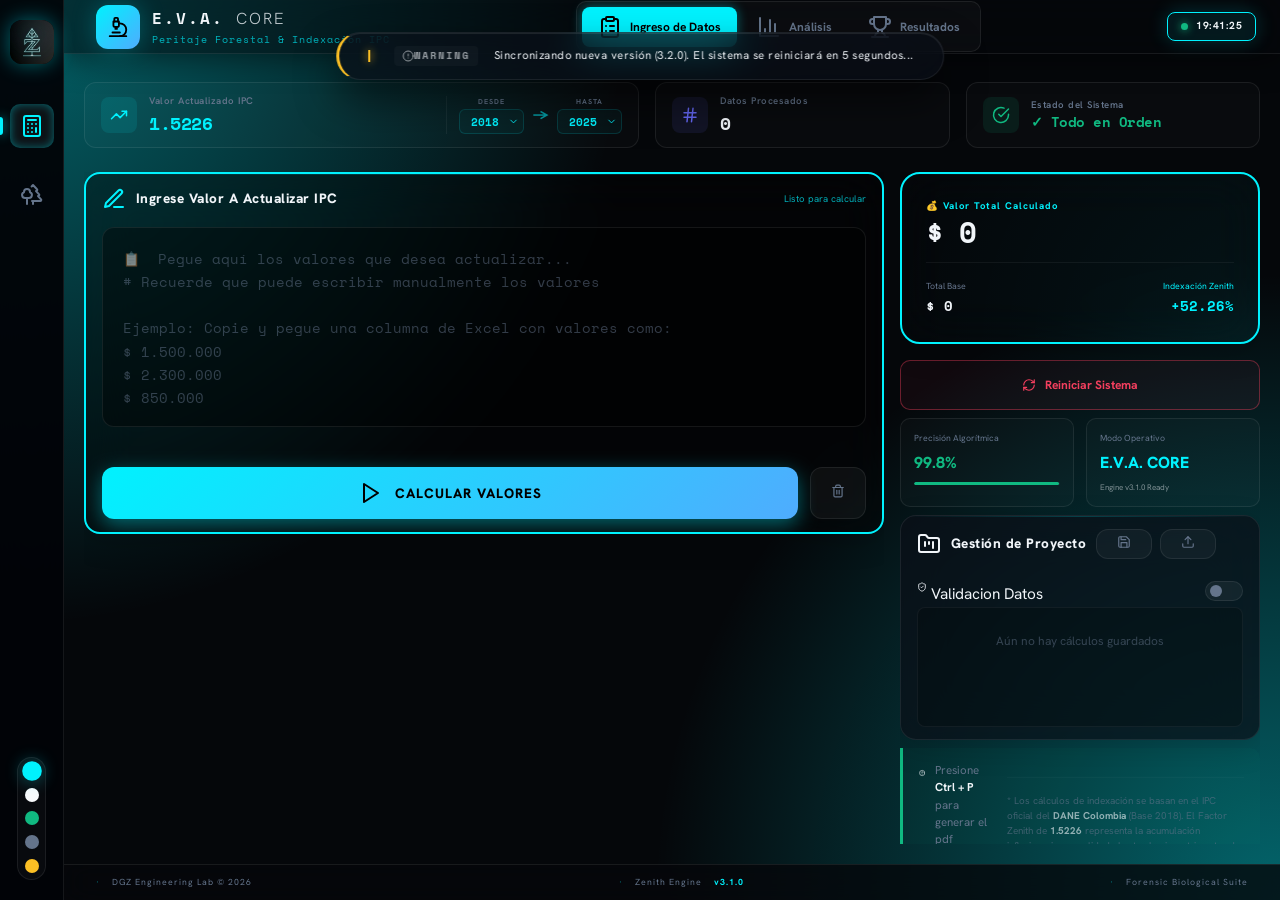
==== commit 3eef9435: "feat(avaluo): v3.2.0 - Separar valores Base vs IPC indexados en tabla forestal - Agregar columnas Ba" ====
--- a/app.html
+++ b/app.html
@@ -2289,10 +2289,14 @@
                                             <th class="col-cat">Categoría</th>
                                             <th class="col-ab">Abarcadura (cm)</th>
                                             <th class="col-alt">Altura (m)</th>
-                                            <th class="col-v40">Val 40%</th>
-                                            <th class="col-v60">Val 60%</th>
-                                            <th class="col-v70">Val 70%</th>
-                                            <th class="col-v100">Val 100%</th>
+                                            <th class="col-b40">Base 40%</th>
+                                            <th class="col-b60">Base 60%</th>
+                                            <th class="col-b70">Base 70%</th>
+                                            <th class="col-b100">Base 100%</th>
+                                            <th class="col-v40">IPC 40%</th>
+                                            <th class="col-v60">IPC 60%</th>
+                                            <th class="col-v70">IPC 70%</th>
+                                            <th class="col-v100">IPC 100%</th>
                                         </tr>
                                     </thead>
                                     <tbody id="avaluoBody"></tbody>
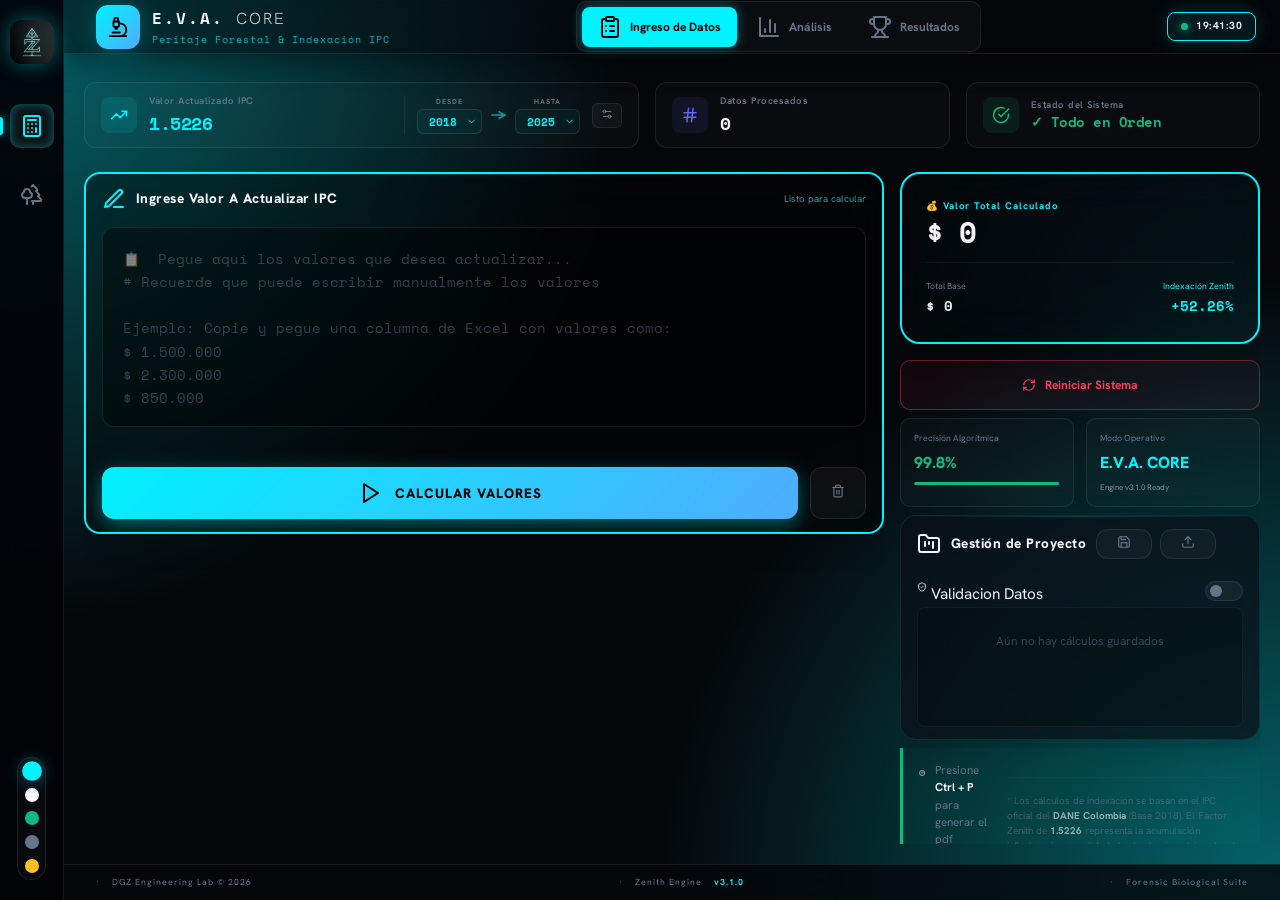
==== commit 01527c71: "feat(core): v3.3.0 - Major Upgrades: Dynamic IPC, Multi-Qty, Bio-Validation & XLSX Export - Added Sh" ====
--- a/app.html
+++ b/app.html
@@ -60,6 +60,7 @@
     <script src="js/vendor/jspdf.umd.min.js"></script>
     <script src="js/vendor/jspdf.plugin.autotable.min.js"></script>
     <script src="js/vendor/html2canvas.min.js"></script>
+    <script src="js/vendor/xlsx.full.min.js"></script>
     <!-- Core Assets -->
     <link id="theme-styles" rel="stylesheet" href="css/themes/dark.css?v=2026.3">
     <link rel="stylesheet" href="css/eva-styles-v3.css?v=2026.3">
@@ -1869,6 +1870,40 @@
             .num {
                 font-size: 0.75rem;
             }
+        }
+        /* Biological Validation Badges */
+        .bio-warn {
+            display: inline-flex; align-items: center; gap: 3px;
+            font-size: 0.55rem; padding: 2px 6px; border-radius: 4px;
+            background: rgba(251, 191, 36, 0.15); color: #fbbf24;
+            border: 1px solid rgba(251, 191, 36, 0.3);
+            margin-top: 2px;
+        }
+        .bio-err {
+            display: inline-flex; align-items: center; gap: 3px;
+            font-size: 0.55rem; padding: 2px 6px; border-radius: 4px;
+            background: rgba(244, 63, 94, 0.15); color: #f43f5e;
+            border: 1px solid rgba(244, 63, 94, 0.3);
+            margin-top: 2px;
+        }
+        .ipc-editor-grid {
+            display: grid; grid-template-columns: repeat(auto-fill, minmax(120px, 1fr));
+            gap: 0.5rem; max-height: 300px; overflow-y: auto;
+            padding: 1rem; scrollbar-width: thin;
+        }
+        .ipc-editor-grid label {
+            display: flex; align-items: center; gap: 0.4rem;
+            font-size: 0.8rem; color: var(--text-dim);
+        }
+        .ipc-editor-grid input {
+            width: 70px; padding: 4px 6px; border-radius: 6px;
+            border: 1px solid var(--border-glass); background: rgba(255,255,255,0.05);
+            color: var(--text-main); font-family: 'Space Mono'; font-size: 0.75rem;
+            text-align: right;
+        }
+        .ipc-editor-grid input:focus {
+            outline: none; border-color: var(--primary);
+            box-shadow: 0 0 8px rgba(0,242,254,0.2);
         }
     </style>
 </head>
@@ -2002,6 +2037,9 @@
                             </select>
                         </div>
                     </div>
+                    <button class="btn-ghost" onclick="openIpcEditor()" title="Editar tabla IPC" style="padding:4px 8px; font-size:0.65rem; border-radius:6px;">
+                        <i data-lucide="settings-2" style="width:12px;height:12px;"></i>
+                    </button>
                     <div class="tip-bubble">📈 Seleccione el año base y el año destino para calcular el Valor IPC
                         dinámico entre cualquier par de años (2010-2025). Fuente: DANE Colombia.</div>
                 </div>
@@ -2287,6 +2325,7 @@
                                             <th class="col-esp">Especie</th>
                                             <th class="col-sci">Nombre Científico</th>
                                             <th class="col-cat">Categoría</th>
+                                            <th class="col-qty">Cant.</th>
                                             <th class="col-ab">Abarcadura (cm)</th>
                                             <th class="col-alt">Altura (m)</th>
                                             <th class="col-b40">Base 40%</th>
@@ -2451,6 +2490,24 @@
 
     </div><!-- End App Container -->
 
+    <!-- IPC Editor Modal -->
+    <div id="ipcEditorModal" class="modal-overlay" style="display:none;">
+        <div class="modal-box" style="max-width:600px;">
+            <div class="modal-title">
+                <i data-lucide="database"></i> Editor de Tabla IPC — DANE Colombia
+            </div>
+            <div class="modal-body">
+                <p style="font-size:0.75rem; color:var(--text-dim); margin-bottom:1rem;">Modifique los valores del IPC por año. Los cambios se guardan en su navegador y se aplican automáticamente a todos los cálculos.</p>
+                <div id="ipcEditorGrid" class="ipc-editor-grid"></div>
+                <div style="margin-top:1rem; display:flex; gap:0.5rem; justify-content:flex-end;">
+                    <button class="btn-ghost" onclick="resetIpcTable()" style="color:#f43f5e;">Restaurar DANE Original</button>
+                    <button class="modal-btn" onclick="saveIpcTable()" style="flex:none; width:auto; padding:0.6rem 1.5rem;">Guardar y Aplicar</button>
+                </div>
+            </div>
+            <button class="modal-btn" onclick="closeIpcEditor()" style="background:transparent; border:1px solid var(--border-glass); color:var(--text-dim);">Cerrar</button>
+        </div>
+    </div>
+
     <!-- ============================================
          SCRIPTS & ENGINE
          ============================================ -->
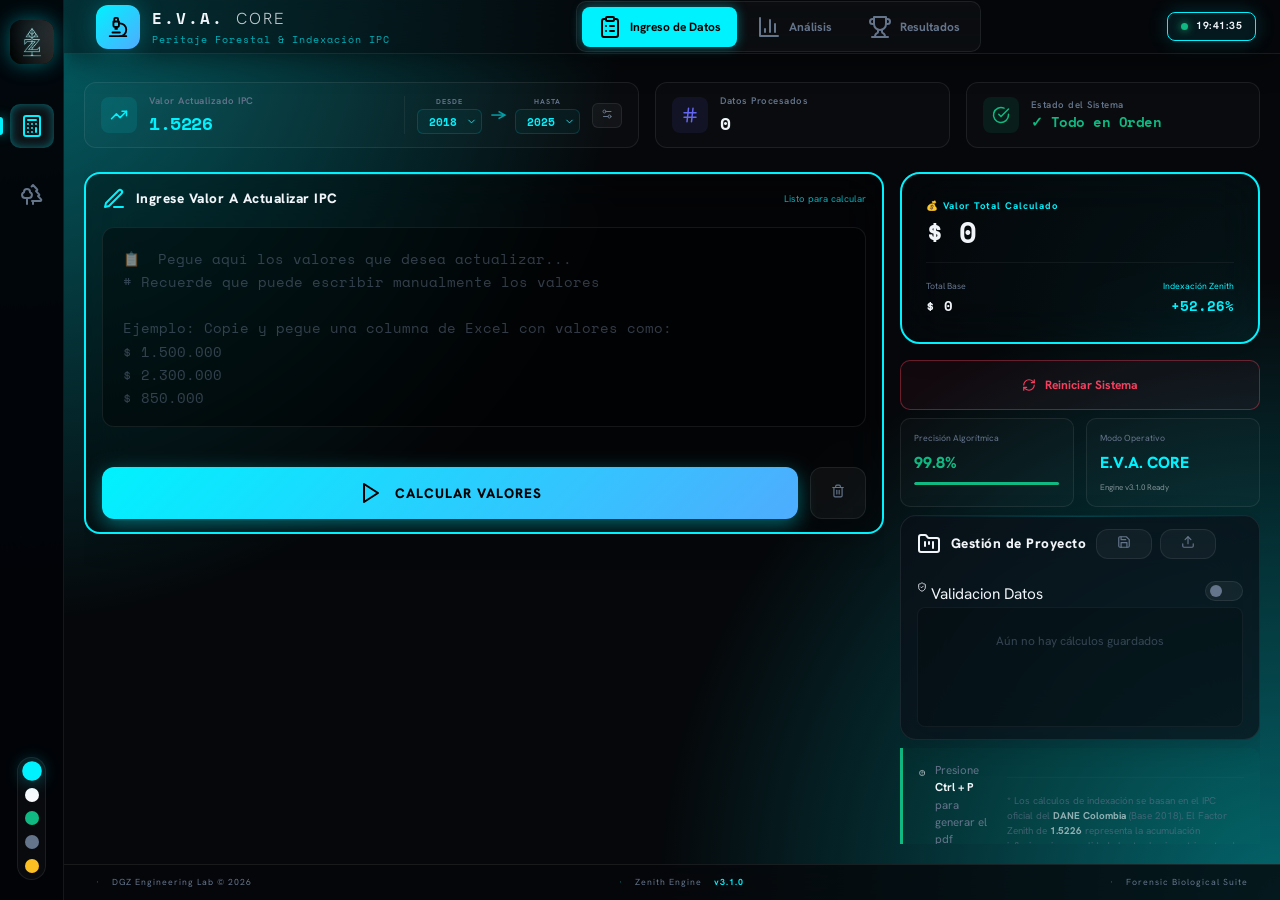
==== commit 1b11fbc8: "fix(update): solve reload loop by syncing script versions in app.html to v3.3.0" ====
--- a/app.html
+++ b/app.html
@@ -2511,9 +2511,9 @@
     <!-- ============================================
          SCRIPTS & ENGINE
          ============================================ -->
-    <script src="js/avaluo_db.js?v=2026.3"></script>
-    <script src="js/eva-core-v3.js?v=3.1.0" defer></script>
-    <script src="js/eva-enhancements.js?v=2.1.0" defer></script>
+    <script src="js/avaluo_db.js?v=3.3.0"></script>
+    <script src="js/eva-core-v3.js?v=3.3.0" defer></script>
+    <script src="js/eva-enhancements.js?v=3.3.0" defer></script>
 
     <script>
         document.addEventListener('DOMContentLoaded', () => {
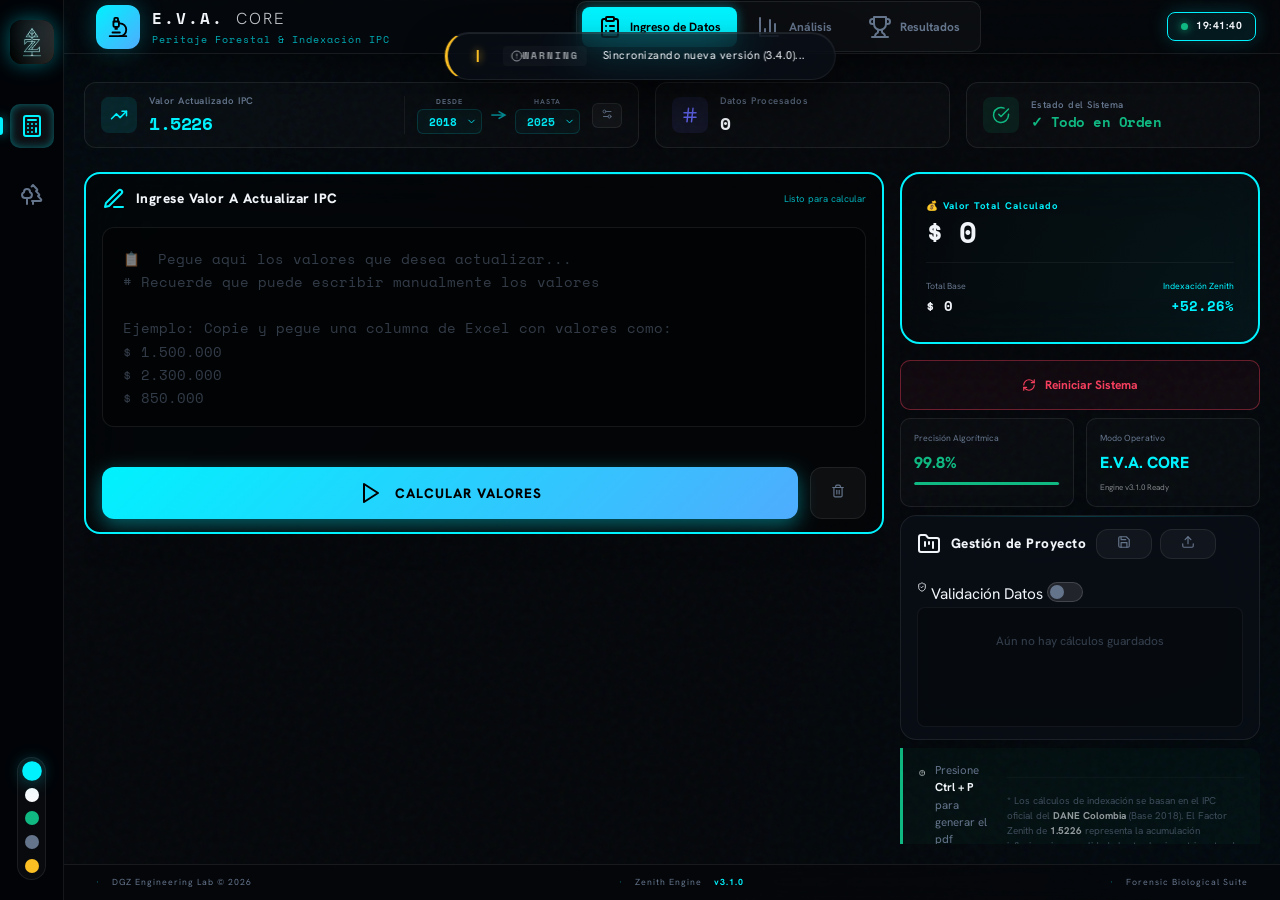
==== commit 727e995d: "E.V.A PRO v3.4.0: Fixed HTML semantics, Zenith UI toggles, and CSS validation errors" ====
--- a/app.html
+++ b/app.html
@@ -54,13 +54,13 @@
 
     <!-- Icons & Charts -->
     <!-- Icons & Charts (Local) -->
-    <script src="js/vendor/lucide.min.js"></script>
-    <script src="js/vendor/chart.min.js"></script>
-    <script src="js/vendor/chartjs-plugin-datalabels.min.js"></script>
-    <script src="js/vendor/jspdf.umd.min.js"></script>
-    <script src="js/vendor/jspdf.plugin.autotable.min.js"></script>
-    <script src="js/vendor/html2canvas.min.js"></script>
-    <script src="js/vendor/xlsx.full.min.js"></script>
+    <script src="js/vendor/lucide.min.js" defer></script>
+    <script src="js/vendor/chart.min.js" defer></script>
+    <script src="js/vendor/chartjs-plugin-datalabels.min.js" defer></script>
+    <script src="js/vendor/jspdf.umd.min.js" defer></script>
+    <script src="js/vendor/jspdf.plugin.autotable.min.js" defer></script>
+    <script src="js/vendor/html2canvas.min.js" defer></script>
+    <script src="js/vendor/xlsx.full.min.js" defer></script>
     <!-- Core Assets -->
     <link id="theme-styles" rel="stylesheet" href="css/themes/dark.css?v=2026.3">
     <link rel="stylesheet" href="css/eva-styles-v3.css?v=2026.3">
@@ -71,1844 +71,25 @@
     <link rel="manifest" href="manifest.json">
     <meta name="theme-color" content="#00F2FE">
     <meta name="mobile-web-app-capable" content="yes">
-    <meta name="apple-mobile-web-app-status-bar-style" content="black-translucent">
-
-    <style>
-        :root {
-            --sidebar-w: clamp(60px, 5vw, 72px);
-            /* Flexible Sidebar */
-            --topbar-h: clamp(48px, 6vh, 56px);
-            /* Adaptive Header Height */
-            --footer-h: clamp(28px, 4vh, 36px);
-            --ease: cubic-bezier(0.23, 1, 0.32, 1);
-        }
-
-        ::selection {
-            background: var(--primary);
-            color: #000;
-        }
-
-        /* Accessibility: Focus States */
-        :focus-visible {
-            outline: 2px solid var(--primary);
-            outline-offset: 3px;
-            border-radius: 4px;
-        }
-
-        * {
-            margin: 0;
-            padding: 0;
-            box-sizing: border-box;
-            font-family: 'Hanken Grotesk', sans-serif;
-        }
-
-        *,
-        *::before,
-        *::after {
-            transition: color 0.4s ease, background-color 0.4s ease, border-color 0.4s ease, box-shadow 0.3s ease;
-        }
-
-        body {
-            background-color: var(--bg-obsidian);
-            color: var(--text-main);
-            height: 100vh;
-            width: 100vw;
-            display: flex;
-            overflow: hidden;
-            background-image:
-                radial-gradient(circle at 0% 0%, var(--primary-glow) 0%, transparent 40%),
-                radial-gradient(circle at 100% 100%, var(--primary-glow) 0%, transparent 40%);
-            animation: pageIn 1s var(--ease);
-            font-size: clamp(14px, 1.2vw, 16px);
-            /* Intelligent Base Sizing */
-        }
-
-        @keyframes pageIn {
-            from {
-                opacity: 0;
-                filter: blur(8px);
-                transform: scale(1.01);
-            }
-
-            to {
-                opacity: 1;
-                filter: blur(0);
-                transform: scale(1);
-            }
-        }
-
-        @keyframes shimmer {
-            0% {
-                background-position: -200% 0;
-            }
-
-            100% {
-                background-position: 200% 0;
-            }
-        }
-
-        @keyframes reveal {
-            from {
-                transform: translateY(20px) scale(0.98);
-                opacity: 0;
-            }
-
-            to {
-                transform: translateY(0) scale(1);
-                opacity: 1;
-            }
-        }
-
-        @keyframes fadeIn {
-            from {
-                opacity: 0;
-                transform: translateY(10px);
-            }
-
-            to {
-                opacity: 1;
-                transform: translateY(0);
-            }
-        }
-
-        @keyframes pulse-op {
-
-            0%,
-            100% {
-                opacity: 1;
-                transform: scale(1);
-            }
-
-            50% {
-                opacity: 0.4;
-                transform: scale(0.8);
-            }
-        }
-
-        @keyframes slideIn {
-            from {
-                transform: translateX(-20px);
-                opacity: 0;
-            }
-
-            to {
-                transform: translateX(0);
-                opacity: 1;
-            }
-        }
-
-        /* ==============================
-           SIDEBAR - Compact & Clear
-           ============================== */
-        .sidebar-nav {
-            width: var(--sidebar-w);
-            background: rgba(2, 4, 8, 0.95);
-            border-right: 1px solid var(--border-glass);
-            display: flex;
-            flex-direction: column;
-            align-items: center;
-            padding: 1.25rem 0;
-            gap: 1.5rem;
-            z-index: 100;
-            backdrop-filter: blur(30px);
-            animation: slideIn 0.6s var(--ease) forwards;
-        }
-
-        .nav-logo {
-            width: 44px;
-            height: 44px;
-            border-radius: 12px;
-            overflow: hidden;
-            box-shadow: 0 0 20px var(--primary-glow);
-            margin-bottom: 1rem;
-            cursor: pointer;
-            position: relative;
-        }
-
-        .nav-logo img {
-            width: 100%;
-            height: 100%;
-            object-fit: cover;
-        }
-
-        .nav-logo::after {
-            content: '';
-            position: absolute;
-            inset: 0;
-            background: linear-gradient(90deg, transparent, rgba(255, 255, 255, 0.15), transparent);
-            animation: shimmer 3s infinite;
-            background-size: 200% 100%;
-        }
-
-        .nav-item {
-            width: 44px;
-            height: 44px;
-            border-radius: 10px;
-            display: flex;
-            align-items: center;
-            justify-content: center;
-            cursor: pointer;
-            color: var(--text-dim);
-            transition: 0.3s;
-            position: relative;
-        }
-
-        .nav-item:hover,
-        .nav-item.active {
-            background: rgba(255, 255, 255, 0.05);
-            color: var(--primary);
-            box-shadow: inset 0 0 10px var(--primary-glow);
-        }
-
-        /* Agent Pulsing State */
-        .nav-item.agent-active {
-            color: var(--warning);
-            animation: pulse-op 2s infinite;
-        }
-
-        .nav-item.active::before {
-            content: '';
-            position: absolute;
-            left: -10px;
-            width: 3px;
-            height: 18px;
-            background: var(--primary);
-            border-radius: 0 3px 3px 0;
-            box-shadow: 0 0 12px var(--primary);
-        }
-
-        /* Tooltip for nav items */
-        .nav-item[data-tooltip]::after {
-            content: attr(data-tooltip);
-            position: absolute;
-            left: calc(100% + 12px);
-            background: rgba(10, 15, 26, 0.95);
-            border: 1px solid var(--border-glass);
-            color: var(--text-main);
-            padding: 0.4rem 0.8rem;
-            border-radius: 6px;
-            font-size: 0.7rem;
-            font-weight: 600;
-            white-space: nowrap;
-            opacity: 0;
-            pointer-events: none;
-            transition: opacity 0.2s;
-            z-index: 200;
-        }
-
-        .nav-item[data-tooltip]:hover::after {
-            opacity: 1;
-        }
-
-        .theme-selector {
-            margin-top: auto;
-            background: rgba(255, 255, 255, 0.03);
-            border: 1px solid var(--border-glass);
-            border-radius: 99px;
-            padding: 0.4rem;
-            display: flex;
-            flex-direction: column;
-            gap: 0.6rem;
-            align-items: center;
-        }
-
-        .theme-node {
-            width: 14px;
-            height: 14px;
-            border-radius: 50%;
-            cursor: pointer;
-            border: 2px solid transparent;
-            transition: 0.3s;
-        }
-
-        .theme-node:hover {
-            transform: scale(1.3);
-        }
-
-        .eva-theme-dark .dot-dark,
-        .eva-theme-light .dot-light,
-        .eva-theme-forest .dot-forest,
-        .eva-theme-minimal .dot-minimal,
-        .eva-theme-zenith .dot-zenith {
-            transform: scale(1.4);
-            border-color: var(--primary);
-            box-shadow: 0 0 12px var(--primary-glow);
-        }
-
-        .dot-dark {
-            background: #00F2FE;
-        }
-
-        .dot-light {
-            background: #F8FAFC;
-        }
-
-        .dot-forest {
-            background: #10B981;
-        }
-
-        .dot-minimal {
-            background: #64748B;
-        }
-
-        .dot-zenith {
-            background: #FBBF24;
-        }
-
-        /* ==============================
-           APP CONTAINER
-           ============================== */
-        .app-container {
-            flex: 1;
-            display: flex;
-            flex-direction: column;
-            height: 100vh;
-            overflow: hidden;
-        }
-
-        /* ==============================
-           HEADER - Clean & Compact
-           ============================== */
-        header {
-            height: var(--topbar-h);
-            padding: 0 1.5rem 0 2rem;
-            border-bottom: 1px solid var(--border-glass);
-            display: flex;
-            justify-content: space-between;
-            align-items: center;
-            background: rgba(5, 7, 10, 0.5);
-            backdrop-filter: blur(25px);
-            position: relative;
-            z-index: 91;
-            flex-shrink: 0;
-            /* NO SHRINK */
-        }
-
-        .brand-box {
-            display: flex;
-            align-items: center;
-            gap: 0.75rem;
-        }
-
-        .brand-box h1 {
-            font-family: 'Space Mono', monospace;
-            font-size: 1rem;
-            font-weight: 900;
-            letter-spacing: 2px;
-        }
-
-        .brand-sub {
-            font-size: 0.6rem;
-            color: var(--primary);
-            font-family: 'Space Mono';
-            letter-spacing: 1px;
-            opacity: 0.7;
-        }
-
-        /* Step Navigator — Compact pill style */
-        .step-nav {
-            display: flex;
-            gap: 0.25rem;
-            background: rgba(255, 255, 255, 0.03);
-            padding: 0.3rem;
-            border-radius: 10px;
-            border: 1px solid var(--border-glass);
-        }
-
-        .step-btn {
-            display: flex;
-            align-items: center;
-            gap: 0.5rem;
-            padding: 0.5rem 1rem;
-            border-radius: 8px;
-            border: none;
-            background: transparent;
-            color: var(--text-dim);
-            cursor: pointer;
-            font-family: 'Hanken Grotesk';
-            font-size: 0.75rem;
-            font-weight: 700;
-            transition: 0.3s;
-        }
-
-        .step-btn:hover {
-            color: var(--primary);
-            background: rgba(255, 255, 255, 0.02);
-        }
-
-        .step-btn.active {
-            background: var(--primary);
-            color: #000;
-            box-shadow: 0 0 12px var(--primary-glow);
-        }
-
-        .step-btn i {
-            width: 16px;
-            height: 16px;
-        }
-
-        .header-right {
-            display: flex;
-            align-items: center;
-            gap: 1rem;
-        }
-
-        .sys-clock {
-            display: flex;
-            align-items: center;
-            gap: 0.5rem;
-            padding: 0.35rem 0.8rem;
-            border-radius: 8px;
-            background: rgba(255, 255, 255, 0.03);
-            border: 1px solid var(--border-glass);
-            font-family: 'Space Mono';
-            font-size: 0.65rem;
-            font-weight: 700;
-            color: var(--text-dim);
-        }
-
-        .pulse-dot {
-            width: 7px;
-            height: 7px;
-            background: var(--success);
-            border-radius: 50%;
-            box-shadow: 0 0 8px var(--success);
-            animation: pulse-op 2s infinite ease-in-out;
-        }
-
-        /* ==============================
-           MAIN DASHBOARD GRID
-           ============================== */
-        .dashboard-main {
-            flex: 1;
-            display: grid;
-            grid-template-columns: minmax(0, 1fr) minmax(300px, 380px);
-            /* Smart adaptive columns */
-            grid-template-rows: auto 1fr;
-            gap: clamp(0.5rem, 1.5vw, 1.25rem);
-            /* Intelligent Gaps */
-            padding: clamp(0.75rem, 2vw, 1.25rem);
-            overflow: hidden;
-            animation: reveal 0.8s var(--ease);
-            min-height: 0;
-        }
-
-        /* ── Compact Analytics Grid ── */
-        .analytics-grid {
-            gap: 1.5rem;
-        }
-
-        .analytics-grid .glass-card {
-            padding: 1.5rem;
-        }
-
-        .analytics-grid .section-header {
-            margin-bottom: 0.75rem;
-        }
-
-        /* ── KPI Row (top, full width) ── */
-        .kpi-row {
-            grid-column: 1 / -1;
-            display: flex;
-            gap: 1rem;
-            flex-shrink: 0;
-            /* NO SHRINK */
-        }
-
-        .kpi-chip {
-            flex: 1;
-            display: flex;
-            align-items: center;
-            gap: 0.75rem;
-            padding: 0.65rem 1rem;
-            background: rgba(255, 255, 255, 0.02);
-            border: 1px solid var(--border-glass);
-            border-radius: 12px;
-            transition: 0.3s;
-            position: relative;
-            cursor: default;
-        }
-
-        .kpi-chip:hover {
-            border-color: var(--primary-glow);
-            background: rgba(255, 255, 255, 0.04);
-        }
-
-        .kpi-chip-icon {
-            width: 36px;
-            height: 36px;
-            border-radius: 8px;
-            display: flex;
-            align-items: center;
-            justify-content: center;
-            flex-shrink: 0;
-        }
-
-        .kpi-chip-icon.ipc {
-            background: rgba(0, 242, 254, 0.1);
-            color: var(--primary);
-        }
-
-        .kpi-chip-icon.count {
-            background: rgba(99, 102, 241, 0.1);
-            color: #6366F1;
-        }
-
-        .kpi-chip-icon.status {
-            background: rgba(16, 185, 129, 0.1);
-            color: var(--success);
-        }
-
-        .kpi-chip-text {
-            display: flex;
-            flex-direction: column;
-        }
-
-        .kpi-chip-label {
-            font-size: 0.6rem;
-            color: var(--text-dim);
-            font-weight: 600;
-            letter-spacing: 0.5px;
-        }
-
-        .kpi-chip-value {
-            font-size: 1.1rem;
-            font-weight: 900;
-            font-family: 'Space Mono';
-            letter-spacing: -0.5px;
-        }
-
-        .kpi-chip-value.success-text {
-            color: var(--success);
-            font-size: 0.85rem;
-        }
-
-        /* ── Tooltip for KPIs ── */
-        .has-tip {
-            position: relative;
-        }
-
-        .has-tip .tip-bubble {
-            position: absolute;
-            top: calc(100% + 8px);
-            left: 50%;
-            transform: translateX(-50%);
-            background: rgba(10, 15, 26, 0.95);
-            border: 1px solid var(--border-glass);
-            color: var(--text-dim);
-            padding: 0.6rem 0.9rem;
-            border-radius: 8px;
-            font-size: 0.7rem;
-            line-height: 1.5;
-            max-width: 260px;
-            white-space: normal;
-            opacity: 0;
-            pointer-events: none;
-            transition: opacity 0.2s;
-            z-index: 200;
-            box-shadow: 0 10px 30px rgba(0, 0, 0, 0.4);
-        }
-
-        .has-tip .tip-bubble::before {
-            content: '';
-            position: absolute;
-            top: -5px;
-            left: 50%;
-            transform: translateX(-50%) rotate(45deg);
-            width: 8px;
-            height: 8px;
-            background: rgba(10, 15, 26, 0.95);
-            border-left: 1px solid var(--border-glass);
-            border-top: 1px solid var(--border-glass);
-        }
-
-        .has-tip:hover .tip-bubble {
-            opacity: 1;
-        }
-
-        /* ── Main Stage (left) ── */
-        .main-stage {
-            grid-column: 1;
-            grid-row: 2;
-            overflow: hidden;
-            /* ABSOLUTE NO GLOBAL SCROLL */
-            display: flex;
-            flex-direction: column;
-            min-height: 0;
-            /* CRITICAL FOR FLEX SCROLL */
-            position: relative;
-        }
-
-        .main-stage::-webkit-scrollbar {
-            display: none;
-        }
-
-        /* ── Tab Content Toggle ── */
-        .tab-content {
-            display: none;
-            flex: 1;
-            /* FILL STAGE */
-            min-height: 0;
-            overflow-y: auto;
-            /* Fallback for input tab */
-            scrollbar-width: none;
-        }
-
-        .tab-content::-webkit-scrollbar {
-            display: none;
-        }
-
-        .tab-content.active {
-            display: flex;
-            flex-direction: column;
-        }
-
-        /* Results tab specific: Rigid structure for dual table view */
-        #tab-results.active {
-            overflow: hidden;
-            padding-bottom: 0;
-        }
-
-        /* ── Side Panel (right) ── */
-        .side-panel {
-            grid-column: 2;
-            grid-row: 2;
-            display: flex;
-            flex-direction: column;
-            gap: clamp(0.5rem, 1.5vh, 0.8rem);
-            min-height: 0;
-            overflow-y: auto;
-            scrollbar-width: thin;
-            scrollbar-color: var(--primary) transparent;
-        }
-
-        /* ── Glass Card (shared) ── */
-        .glass-card {
-            background: var(--bg-panel);
-            backdrop-filter: blur(25px);
-            border: 1px solid var(--border-glass);
-            border-radius: 16px;
-            padding: clamp(0.75rem, 2.5vh, 1.25rem);
-            position: relative;
-            overflow: hidden;
-            box-shadow: 0 8px 30px rgba(0, 0, 0, 0.15);
-            flex-shrink: 0;
-        }
-
-        .glass-card::before {
-            content: '';
-            position: absolute;
-            top: 0;
-            left: 0;
-            right: 0;
-            height: 1px;
-            background: linear-gradient(90deg, transparent, var(--primary), transparent);
-            opacity: 0.2;
-        }
-
-        /* ── Section Headers ── */
-        .section-header {
-            display: flex;
-            align-items: center;
-            gap: 0.6rem;
-            margin-bottom: 1rem;
-        }
-
-        .section-header i {
-            color: var(--primary);
-            width: 18px;
-            height: 18px;
-        }
-
-        .section-header h2 {
-            font-size: 0.85rem;
-            font-weight: 800;
-            letter-spacing: 0.5px;
-        }
-
-        .section-header .badge-tag {
-            margin-left: auto;
-            font-size: 0.6rem;
-            color: var(--text-dim);
-            opacity: 0.7;
-        }
-
-        /* ==============================
-           INPUT TERMINAL (reimagined)
-           ============================== */
-        .input-card {
-            background: rgba(0, 0, 0, 0.35) !important;
-            border-width: 2px;
-            border-color: var(--primary);
-        }
-
-        textarea {
-            width: 100%;
-            height: 200px;
-            background: rgba(0, 0, 0, 0.4);
-            border: 1px solid var(--border-glass);
-            border-radius: 12px;
-            padding: 1.25rem;
-            color: var(--primary);
-            font-family: 'Space Mono';
-            font-size: 0.85rem;
-            outline: none;
-            resize: none;
-            line-height: 1.7;
-            transition: 0.3s;
-        }
-
-        textarea:focus {
-            border-color: var(--primary);
-            box-shadow: 0 0 20px var(--primary-glow);
-        }
-
-        textarea::placeholder {
-            color: var(--text-dim);
-            opacity: 0.5;
-        }
-
-        /* Visual Registry (small scan cards) */
-        .f-registry {
-            display: flex;
-            gap: 0.4rem;
-            overflow-x: auto;
-            padding: 0.5rem 0;
-            scrollbar-width: none;
-        }
-
-        .f-registry::-webkit-scrollbar {
-            display: none;
-        }
-
-        .f-card {
-            min-width: 110px;
-            padding: 0.6rem;
-            background: rgba(255, 255, 255, 0.02);
-            border: 1px solid var(--border-glass);
-            border-radius: 8px;
-            animation: fadeIn 0.4s var(--ease);
-            display: flex;
-            flex-direction: column;
-            gap: 0.3rem;
-        }
-
-        .f-card-icon {
-            width: 24px;
-            height: 24px;
-            border-radius: 5px;
-            background: rgba(0, 242, 254, 0.08);
-            display: flex;
-            align-items: center;
-            justify-content: center;
-            color: var(--primary);
-        }
-
-        .f-card-icon i {
-            width: 12px;
-            height: 12px;
-        }
-
-        .f-card-label {
-            font-size: 0.55rem;
-            font-weight: 700;
-            color: var(--text-dim);
-            text-transform: uppercase;
-        }
-
-        .f-card-val {
-            font-size: 0.7rem;
-            font-weight: 800;
-            font-family: 'Space Mono';
-        }
-
-        /* Action Buttons */
-        .cta-group {
-            display: flex;
-            gap: 0.75rem;
-            margin-top: 1rem;
-        }
-
-        .btn-zenith {
-            flex: 1;
-            padding: 0.9rem;
-            border: none;
-            border-radius: 12px;
-            background: linear-gradient(135deg, var(--primary), var(--secondary));
-            color: #000;
-            font-weight: 800;
-            font-family: 'Hanken Grotesk';
-            cursor: pointer;
-            text-transform: uppercase;
-            letter-spacing: 1px;
-            display: flex;
-            align-items: center;
-            justify-content: center;
-            gap: 0.75rem;
-            font-size: 0.85rem;
-            box-shadow: 0 6px 20px var(--primary-glow);
-            transition: all 0.3s;
-        }
-
-        .btn-zenith:hover {
-            transform: translateY(-3px) scale(1.01);
-            filter: brightness(1.1);
-            box-shadow: 0 12px 35px var(--primary-glow);
-        }
-
-        .btn-zenith:active {
-            transform: translateY(-1px);
-        }
-
-        .btn-ghost {
-            padding: 0 1.25rem;
-            background: rgba(255, 255, 255, 0.04);
-            border: 1px solid var(--border-glass);
-            border-radius: 12px;
-            color: var(--text-dim);
-            cursor: pointer;
-            font-size: 0.75rem;
-            font-weight: 700;
-            transition: 0.3s;
-        }
-
-        .btn-ghost:hover {
-            background: rgba(255, 255, 255, 0.08);
-            color: var(--warning);
-            border-color: var(--warning);
-        }
-
-        /* ==============================
-           VALIDATION PANEL (Input Linter)
-           ============================== */
-        .validation-panel {
-            margin-top: 0.75rem;
-            padding: 0.6rem 0.8rem;
-            border-radius: 8px;
-            background: rgba(0, 242, 254, 0.03);
-            border: 1px solid var(--border-glass);
-            display: none;
-        }
-
-        .v-header {
-            font-size: 0.6rem;
-            font-weight: 700;
-            color: var(--text-dim);
-            display: flex;
-            align-items: center;
-            gap: 0.4rem;
-            margin-bottom: 0.3rem;
-        }
-
-        .v-header i {
-            width: 12px;
-            height: 12px;
-            color: var(--primary);
-        }
-
-        .v-body {
-            font-family: 'Space Mono';
-            font-size: 0.7rem;
-            line-height: 1.4;
-            color: var(--primary);
-            display: flex;
-            align-items: center;
-            gap: 0.4rem;
-        }
-
-        .v-body.error {
-            color: #f87171;
-        }
-
-        /* ==============================
-           OUTCOME HUD (Results Panel)
-           ============================== */
-        .outcome-card {
-            border-radius: 20px;
-            border: 2px solid var(--primary);
-            background: radial-gradient(circle at 100% 100%, rgba(0, 242, 254, 0.06), transparent) !important;
-            padding: 1.5rem !important;
-        }
-
-        .outcome-label {
-            font-size: 0.6rem;
-            color: var(--primary);
-            font-weight: 700;
-            letter-spacing: 1px;
-            margin-bottom: 0.25rem;
-        }
-
-        .outcome-value {
-            font-size: 2.5rem;
-            font-weight: 900;
-            line-height: 1;
-            letter-spacing: -1.5px;
-            font-family: 'Space Mono';
-        }
-
-        .outcome-meta {
-            display: flex;
-            justify-content: space-between;
-            margin-top: 1rem;
-            padding-top: 1rem;
-            border-top: 1px solid rgba(255, 255, 255, 0.05);
-        }
-
-        .outcome-meta-item {
-            display: flex;
-            flex-direction: column;
-            gap: 0.15rem;
-        }
-
-        .outcome-meta-label {
-            font-size: 0.55rem;
-            color: var(--text-dim);
-        }
-
-        .outcome-meta-val {
-            font-family: 'Space Mono';
-            font-size: 0.85rem;
-            font-weight: 700;
-        }
-
-        .btn-pdf {
-            margin-top: 1rem;
-            width: 100%;
-            padding: 0.8rem;
-            border: none;
-            border-radius: 10px;
-            background: linear-gradient(135deg, var(--primary), var(--secondary, #00c6fb));
-            color: #000;
-            font-weight: 800;
-            font-size: 0.8rem;
-            cursor: pointer;
-            display: flex;
-            align-items: center;
-            justify-content: center;
-            gap: 0.6rem;
-            transition: 0.3s;
-            letter-spacing: 0.5px;
-            box-shadow: 0 4px 15px var(--primary-glow);
-        }
-
-        .btn-pdf:hover {
-            transform: translateY(-2px);
-            filter: brightness(1.1);
-            box-shadow: 0 8px 25px var(--primary-glow);
-        }
-
-        .btn-pdf i {
-            width: 16px;
-            height: 16px;
-        }
-
-        /* ── Metrics Grid ── */
-        .metrics-grid {
-            display: grid;
-            grid-template-columns: 1fr 1fr;
-            gap: 0.75rem;
-        }
-
-        .metric-mini {
-            padding: 0.8rem;
-            background: rgba(255, 255, 255, 0.02);
-            border: 1px solid var(--border-glass);
-            border-radius: 10px;
-        }
-
-        .metric-mini-label {
-            font-size: 0.55rem;
-            color: var(--text-dim);
-            margin-bottom: 0.3rem;
-        }
-
-        .metric-mini-val {
-            font-size: 1rem;
-            font-weight: 800;
-        }
-
-        .metric-mini-bar {
-            height: 3px;
-            background: rgba(255, 255, 255, 0.05);
-            margin-top: 0.4rem;
-            border-radius: 2px;
-            overflow: hidden;
-        }
-
-        .metric-mini-bar-fill {
-            height: 100%;
-            border-radius: 2px;
-        }
-
-        /* ── Session History ── */
-        .log-card {
-            flex: 1;
-            min-height: 0;
-            overflow: hidden;
-            display: flex;
-            flex-direction: column;
-        }
-
-        .log-card .history-list {
-            flex: 1;
-            overflow-y: auto;
-            scrollbar-width: none;
-        }
-
-        .log-card .history-list::-webkit-scrollbar {
-            display: none;
-        }
-
-        .history-item {
-            padding: 0.6rem 0.8rem;
-            border-bottom: 1px solid rgba(255, 255, 255, 0.03);
-            cursor: pointer;
-            display: flex;
-            justify-content: space-between;
-            align-items: center;
-            transition: 0.3s;
-        }
-
-        .history-item:hover {
-            background: rgba(255, 255, 255, 0.02);
-        }
-
-        .h-main {
-            flex: 1;
-        }
-
-        .h-time {
-            font-family: 'Space Mono';
-            font-size: 0.55rem;
-            color: var(--text-dim);
-        }
-
-        .h-desc {
-            font-weight: 700;
-            font-size: 0.75rem;
-        }
-
-        .h-del {
-            width: 28px;
-            height: 28px;
-            border-radius: 6px;
-            border: 1px solid rgba(255, 255, 255, 0.05);
-            background: transparent;
-            color: var(--text-dim);
-            display: flex;
-            align-items: center;
-            justify-content: center;
-            cursor: pointer;
-            opacity: 0.2;
-            transition: 0.3s;
-        }
-
-        .h-del:hover {
-            opacity: 1;
-            background: rgba(244, 63, 94, 0.1);
-            color: #f43f5e;
-            border-color: rgba(244, 63, 94, 0.3);
-        }
-
-        .h-del i {
-            width: 12px;
-            height: 12px;
-        }
-
-        .empty-history {
-            text-align: center;
-            color: var(--text-dim);
-            font-size: 0.75rem;
-            padding: 1.5rem 0;
-            opacity: 0.5;
-        }
-
-        .history-pool {
-            height: clamp(120px, 20vh, 180px);
-            /* Smart fixed aesthetic height */
-            overflow-y: auto;
-            border-radius: 8px;
-            background: rgba(0, 0, 0, 0.2);
-            border: 1px solid rgba(255, 255, 255, 0.05);
-            scrollbar-width: thin;
-            margin-top: 0;
-        }
-
-        .history-pool:empty::after {
-            content: 'Sin registros recientes';
-            display: block;
-            text-align: center;
-            padding: 2rem 1rem;
-            color: var(--text-dim);
-            font-size: 0.75rem;
-            opacity: 0.5;
-        }
-
-        /* ── Info Insight ── */
-        .info-insight {
-            background: rgba(16, 185, 129, 0.04);
-            border-left: 3px solid var(--success);
-            padding: 0.8rem 1rem;
-            border-radius: 0 10px 10px 0;
-            display: flex;
-            gap: 0.6rem;
-            align-items: flex-start;
-        }
-
-        .info-insight i {
-            color: var(--success);
-            flex-shrink: 0;
-            width: 16px;
-            height: 16px;
-            margin-top: 2px;
-        }
-
-        .info-insight p {
-            font-size: 0.72rem;
-            line-height: 1.5;
-            color: var(--text-dim);
-        }
-
-        .info-insight strong {
-            color: var(--text-main);
-        }
-
-        /* ── Collapsible Logic ── */
-        .collapsible-card {
-            transition: all 0.4s var(--ease);
-        }
-
-        .collapsible-card.collapsed {
-            flex: none !important;
-            height: auto !important;
-            min-height: 0 !important;
-        }
-
-        .collapsible-card.collapsed .table-canvas,
-        .collapsible-card.collapsed .forensic-tool-row,
-        .collapsible-card.collapsed .history-pool,
-        .collapsible-card.collapsed .kpi-mini-grid,
-        .collapsible-card.collapsed .outcome-meta,
-        .collapsible-card.collapsed .search-wrapper,
-        .collapsible-card.collapsed .btn-ghost {
-            display: none !important;
-        }
-
-        .toggle-card-btn {
-            background: rgba(255, 255, 255, 0.05);
-            border: 1px solid rgba(255, 255, 255, 0.1);
-            color: var(--text-dim);
-            width: 24px;
-            height: 24px;
-            border-radius: 6px;
-            display: flex;
-            align-items: center;
-            justify-content: center;
-            cursor: pointer;
-            transition: 0.3s;
-        }
-
-        .toggle-card-btn:hover {
-            background: var(--primary);
-            color: #000;
-        }
-
-        .collapsed .toggle-card-btn {
-            transform: rotate(-180deg);
-        }
-
-        /* ==============================
-           RESULTS TABLES
-           ============================== */
-        .results-wrapper {
-            display: flex;
-            flex-direction: column;
-            gap: 1rem;
-            height: 100%;
-            /* Fill Tab Content */
-            min-height: 0;
-            overflow: hidden;
-            /* NO GLOBAL SCROLL */
-            animation: reveal 0.6s var(--ease);
-            padding: 0.5rem 0;
-        }
-
-        .table-panel {
-            display: flex;
-            flex-direction: column;
-            min-height: 0;
-            /* Critical to respect flex-grow/shrink */
-            background: var(--bg-panel);
-            border: 1px solid var(--border-glass);
-            border-radius: 16px;
-            padding: 1rem;
-            box-shadow: 0 8px 30px rgba(0, 0, 0, 0.15);
-            overflow: hidden;
-            /* Ensure headers don't push out */
-        }
-
-        /* ADVANCED SPLIT: Detailed uses flexible space, Summary is fixed/complete */
-        .table-panel.detailed-results {
-            flex: 1;
-            min-height: 200px;
-        }
-
-        .table-panel.summary-results {
-            flex: none;
-            /* ENSURE COMPLETE VIEW */
-            height: auto;
-            border-left: 3px solid var(--primary);
-            background: rgba(var(--primary-rgb), 0.03);
-        }
-
-        /* Fluid Typography for Luxury Adaptation */
-        .table-panel table {
-            font-size: clamp(0.75rem, 1.5vh, 0.85rem);
-        }
-
-        .summary-results th,
-        .summary-results td {
-            padding: clamp(0.4rem, 1vh, 0.8rem);
-            /* Compact columns */
-        }
-
-        /* Essential Fix for Visibility in Auto-Height Panels */
-        .summary-results .table-canvas {
-            height: auto !important;
-            flex-grow: 0 !important;
-            overflow: visible !important;
-        }
-
-        .detailed-results .table-canvas {
-            height: 0;
-            /* Keeps internal scroll for the big table */
-            flex-grow: 1;
-        }
-
-        .table-canvas {
-            width: 100%;
-            /* default behavior overwritten above specifically for detailed/summary */
-            overflow: auto;
-            /* INTERNAL SCROLL ONLY */
-            border-radius: 8px;
-            border: 1px solid rgba(255, 255, 255, 0.05);
-            background: rgba(0, 0, 0, 0.2);
-            scrollbar-width: thin;
-        }
-
-        .table-canvas::-webkit-scrollbar {
-            width: 5px;
-        }
-
-        .table-canvas::-webkit-scrollbar-thumb {
-            background: var(--primary);
-            border-radius: 10px;
-        }
-
-        table {
-            width: 100%;
-            border-collapse: separate;
-            border-spacing: 0;
-            font-size: 0.85rem;
-        }
-
-        th {
-            padding: 1rem 1.25rem;
-            text-align: left;
-            font-weight: 800;
-            color: var(--text-dim);
-            text-transform: uppercase;
-            font-size: 0.65rem;
-            letter-spacing: 1px;
-            border-bottom: 1px solid var(--border-glass);
-            background: rgba(10, 15, 26, 0.9);
-            position: sticky;
-            /* Sticky Headers */
-            top: 0;
-            z-index: 10;
-            backdrop-filter: blur(10px);
-        }
-
-        td {
-            padding: 1rem 1.25rem;
-            border-bottom: 1px solid rgba(255, 255, 255, 0.04);
-            transition: 0.2s;
-        }
-
-        /* Laser Focus Row Highlights */
-        tbody:hover tr {
-            opacity: 0.3;
-            filter: grayscale(0.5);
-        }
-
-        tbody tr {
-            transition: all 0.2s;
-        }
-
-        tbody tr:hover {
-            opacity: 1;
-            filter: grayscale(0);
-            transform: scale(1.001);
-            box-shadow: inset 3px 0 0 var(--primary), 0 8px 20px rgba(0, 0, 0, 0.3);
-        }
-
-        tr:hover td {
-            background: rgba(0, 242, 254, 0.03);
-            color: var(--primary);
-            border-bottom-color: transparent;
-        }
-
-        .num {
-            font-family: 'Space Mono';
-            font-weight: 700;
-            font-size: 0.95rem;
-        }
-
-        .upd {
-            color: var(--primary);
-        }
-
-        .delta {
-            color: var(--success);
-            font-weight: 800;
-            font-size: 0.8rem;
-            background: rgba(16, 185, 129, 0.1);
-            padding: 0.25rem 0.5rem;
-            border-radius: 5px;
-        }
-
-        /* ── Chart Container ── */
-        #distributionChartContainer {
-            height: 220px;
-            margin-top: 0.75rem;
-        }
-
-        /* ==============================
-           FOOTER BAR
-           ============================== */
-        .sys-log {
-            height: var(--footer-h);
-            background: rgba(5, 7, 10, 0.8);
-            backdrop-filter: blur(15px);
-            border-top: 1px solid var(--border-glass);
-            display: flex;
-            align-items: center;
-            justify-content: space-between;
-            padding: 0 2rem;
-            font-family: 'Space Mono';
-            font-size: 0.55rem;
-            color: var(--text-dim);
-            letter-spacing: 1px;
-            flex-shrink: 0;
-        }
-
-        .sys-log span {
-            color: var(--primary);
-            font-weight: 700;
-        }
-
-        .sys-log .segment {
-            display: flex;
-            align-items: center;
-            gap: 0.75rem;
-        }
-
-        .sys-log .segment::before {
-            content: '·';
-            color: var(--primary);
-            opacity: 0.5;
-        }
-
-        /* ==============================
-           MODAL ALERT
-           ============================== */
-        .modal-overlay {
-            position: fixed;
-            top: 0;
-            left: 0;
-            width: 100%;
-            height: 100%;
-            background: rgba(0, 0, 0, 0.6);
-            backdrop-filter: blur(8px);
-            display: flex;
-            align-items: center;
-            justify-content: center;
-            z-index: 10000;
-            opacity: 0;
-            pointer-events: none;
-            transition: 0.4s;
-        }
-
-        .modal-overlay.active {
-            opacity: 1;
-            pointer-events: all;
-        }
-
-        .modal-box {
-            background: rgba(10, 15, 26, 0.95);
-            border: 1px solid var(--warning);
-            border-radius: 16px;
-            padding: 2rem;
-            width: 90%;
-            max-width: 480px;
-            box-shadow: 0 15px 50px rgba(0, 0, 0, 0.5), 0 0 30px rgba(245, 158, 11, 0.1);
-            transform: scale(0.95) translateY(20px);
-            transition: 0.4s var(--ease);
-        }
-
-        .modal-overlay.active .modal-box {
-            transform: scale(1) translateY(0);
-        }
-
-        .modal-title {
-            color: var(--warning);
-            font-size: 1.1rem;
-            font-weight: 800;
-            display: flex;
-            align-items: center;
-            gap: 0.5rem;
-            margin-bottom: 1rem;
-            padding-bottom: 0.5rem;
-            border-bottom: 1px solid rgba(255, 255, 255, 0.05);
-        }
-
-        .modal-body {
-            color: var(--text-dim);
-            font-size: 0.85rem;
-            line-height: 1.6;
-            margin-bottom: 1.25rem;
-        }
-
-        .modal-list {
-            background: rgba(0, 0, 0, 0.3);
-            border-radius: 8px;
-            padding: 0.8rem;
-            margin: 0.8rem 0;
-            max-height: 120px;
-            overflow-y: auto;
-            font-family: 'Space Mono';
-            font-size: 0.8rem;
-            border: 1px solid rgba(255, 255, 255, 0.05);
-        }
-
-        .modal-list li {
-            margin-left: 0.8rem;
-            color: var(--text-main);
-            margin-bottom: 0.25rem;
-        }
-
-        .modal-btn {
-            background: linear-gradient(135deg, var(--warning), #D97706);
-            color: #000;
-            border: none;
-            padding: 0.75rem 1.5rem;
-            border-radius: 8px;
-            font-weight: 800;
-            cursor: pointer;
-            width: 100%;
-            font-family: 'Hanken Grotesk';
-            font-size: 0.85rem;
-            transition: 0.3s;
-        }
-
-        .modal-btn:hover {
-            filter: brightness(1.2);
-            box-shadow: 0 5px 20px rgba(245, 158, 11, 0.4);
-        }
-
-        /* ── Custom Select ── */
-        .cat-select {
-            appearance: none;
-            -webkit-appearance: none;
-            background: rgba(245, 158, 11, 0.05);
-            color: var(--warning);
-            border: 1px solid rgba(245, 158, 11, 0.3);
-            border-radius: 6px;
-            padding: 4px 24px 4px 8px;
-            font-family: 'Space Mono';
-            font-size: 0.7rem;
-            cursor: pointer;
-            outline: none;
-            font-weight: 600;
-            background-image: url("data:image/svg+xml;charset=UTF-8,%3csvg xmlns='http://www.w3.org/2000/svg' viewBox='0 0 24 24' fill='none' stroke='%23f59e0b' stroke-width='2' stroke-linecap='round' stroke-linejoin='round'%3e%3cpolyline points='6 9 12 15 18 9'%3e%3c/polyline%3e%3c/svg%3e");
-            background-repeat: no-repeat;
-            background-position: right 5px center;
-            background-size: 12px;
-            transition: 0.3s;
-        }
-
-        .cat-select:hover,
-        .cat-select:focus {
-            background-color: rgba(245, 158, 11, 0.15);
-            border-color: var(--warning);
-            box-shadow: 0 0 8px rgba(245, 158, 11, 0.2);
-        }
-
-        .cat-select option {
-            background-color: var(--bg-obsidian);
-            color: var(--text-main);
-            font-family: 'Hanken Grotesk';
-        }
-
-        /* ==============================
-           SCROLLBAR
-           ============================== */
-        ::-webkit-scrollbar {
-            width: 3px;
-            height: 3px;
-        }
-
-        ::-webkit-scrollbar-thumb {
-            background: var(--text-dim);
-            border-radius: 10px;
-            opacity: 0.2;
-        }
-
-        ::-webkit-scrollbar-thumb:hover {
-            background: var(--primary);
-        }
-
-        /* Accessibility: Reduced Motion */
-        @media (prefers-reduced-motion: reduce) {
-
-            *,
-            *::before,
-            *::after {
-                animation-duration: 0.01ms !important;
-                animation-iteration-count: 1 !important;
-                transition-duration: 0.01ms !important;
-            }
-        }
-
-        /* Noscript Fallback */
-        .noscript-banner {
-            background: linear-gradient(135deg, #FBBF24, #D97706);
-            color: #000;
-            text-align: center;
-            padding: 1rem 2rem;
-            font-weight: 700;
-            font-size: 0.9rem;
-            position: fixed;
-            top: 0;
-            left: 0;
-            right: 0;
-            z-index: 99999;
-        }
-
-        /* --- UNIVERSAL VERSATILITY ENGINE --- */
-
-        /* 1. Ultra-Wide / High-End Monitors (1440px+) */
-        @media (min-width: 1441px) {
-            .dashboard-main {
-                grid-template-columns: minmax(0, 1fr) 440px;
-                gap: 1.5rem;
-                padding: 1.5rem 2rem;
-            }
-
-            body {
-                font-size: 16px;
-            }
-        }
-
-        /* 2. Standard Laptops (1280px - 1440px) */
-        @media (max-width: 1440px) {
-            .dashboard-main {
-                grid-template-columns: minmax(0, 1fr) minmax(300px, 360px);
-                gap: 1rem;
-            }
-        }
-
-        /* 3. Height-Aware Compact Mode (Critical for 768px screens) */
-        @media (max-height: 820px) {
-            :root {
-                --topbar-h: 46px;
-                --sidebar-w: 60px;
-            }
-
-            .kpi-row {
-                gap: 0.5rem;
-            }
-
-            .kpi-chip {
-                padding: 0.4rem 0.8rem;
-            }
-
-            .glass-card {
-                padding: 1rem;
-            }
-
-            .outcome-value {
-                font-size: 1.8rem;
-            }
-
-            textarea {
-                height: clamp(120px, 25vh, 180px);
-            }
-
-            .section-header {
-                margin-bottom: 0.5rem;
-            }
-
-            #eliteChart,
-            #compChart,
-            #distChart,
-            #catChart {
-                height: 160px !important;
-            }
-        }
-
-        /* 4. Small Laptops / Tablets (Sub 1100px) */
-        @media (max-width: 1100px) {
-            .dashboard-main {
-                grid-template-columns: 1fr;
-                overflow-y: auto;
-                height: auto;
-            }
-
-            .side-panel {
-                grid-column: 1;
-                grid-row: auto;
-                max-height: none;
-                overflow: visible;
-            }
-
-            .main-stage {
-                overflow: visible;
-            }
-
-            .kpi-row {
-                flex-wrap: wrap;
-            }
-
-            .kpi-chip {
-                flex: 1 1 140px;
-            }
-
-            .app-container {
-                height: auto;
-                overflow: visible;
-            }
-
-            body {
-                overflow-y: auto;
-                height: auto;
-            }
-        }
-
-        /* 5. Mobile Infrastructure (Sub 768px) */
-        @media (max-width: 768px) {
-            .sidebar-nav {
-                width: 100%;
-                height: 60px;
-                flex-direction: row;
-                border: none;
-                border-top: 1px solid var(--border-glass);
-                padding: 0 1rem;
-                position: fixed;
-                bottom: 0;
-                top: auto;
-                justify-content: space-around;
-                z-index: 100;
-            }
-
-            .nav-logo,
-            .theme-selector,
-            .sys-log {
-                display: none;
-            }
-
-            .app-container {
-                padding-bottom: 60px;
-                height: auto;
-            }
-
-            header {
-                padding: 0.5rem 1rem;
-                height: auto;
-                flex-wrap: wrap;
-                gap: 0.5rem;
-            }
-
-            .step-nav {
-                overflow-x: auto;
-            }
-        }
-
-        /* 6. Intelligence: Height-Aware Adaptation */
-        @media (max-height: 900px) {
-            .side-panel {
-                gap: 0.5rem;
-            }
-
-            .glass-card {
-                padding: 0.8rem 1rem;
-            }
-
-            .kpi-row {
-                grid-template-columns: repeat(3, 1fr);
-                padding-top: 0.5rem;
-            }
-
-            .history-pool {
-                max-height: 120px;
-            }
-
-            .outcome-value {
-                font-size: clamp(1.2rem, 3.5vh, 1.8rem);
-            }
-        }
-
-        @media (max-height: 800px) {
-
-            .info-insight,
-            .sys-log {
-                display: none;
-            }
-
-            .side-panel {
-                gap: 0.4rem;
-            }
-
-            .metrics-grid {
-                display: none;
-            }
-
-            header {
-                height: 50px;
-            }
-
-            .brand-box span {
-                display: none;
-            }
-
-            .main-stage {
-                overflow-y: auto;
-            }
-
-            /* Allow scroll if extreme compression */
-        }
-
-        @media (max-width: 1200px) {
-            .dashboard-main {
-                grid-template-columns: 1fr;
-                overflow-y: auto;
-                height: auto;
-            }
-
-            body {
-                overflow-y: auto;
-                height: auto;
-            }
-
-            .sidebar-nav {
-                position: fixed;
-                bottom: 0;
-                width: 100%;
-                height: 60px;
-                flex-direction: row;
-                z-index: 1000;
-            }
-
-            .side-panel {
-                width: 100%;
-                height: auto;
-                overflow: visible;
-            }
-
-            #tab-results.active {
-                overflow: visible;
-                height: auto;
-            }
-
-            .table-canvas {
-                height: auto;
-                max-height: 500px;
-            }
-        }
-
-        @media (max-width: 600px) {
-            .brand-box h1 {
-                font-size: 0.85rem;
-            }
-
-            .kpi-row {
-                flex-direction: column;
-            }
-
-            .kpi-chip {
-                width: 100%;
-            }
-
-            .dashboard-main {
-                padding: 0.75rem;
-                gap: 0.75rem;
-            }
-
-            .glass-card {
-                padding: 1rem;
-                border-radius: 12px;
-            }
-
-            .outcome-value {
-                font-size: 2rem;
-            }
-
-            .cta-group {
-                flex-direction: column;
-            }
-
-            .btn-zenith {
-                width: 100%;
-            }
-
-            th,
-            td {
-                padding: 0.6rem 0.5rem;
-                font-size: 0.7rem;
-            }
-
-            .num {
-                font-size: 0.75rem;
-            }
-        }
-        /* Biological Validation Badges */
-        .bio-warn {
-            display: inline-flex; align-items: center; gap: 3px;
-            font-size: 0.55rem; padding: 2px 6px; border-radius: 4px;
-            background: rgba(251, 191, 36, 0.15); color: #fbbf24;
-            border: 1px solid rgba(251, 191, 36, 0.3);
-            margin-top: 2px;
-        }
-        .bio-err {
-            display: inline-flex; align-items: center; gap: 3px;
-            font-size: 0.55rem; padding: 2px 6px; border-radius: 4px;
-            background: rgba(244, 63, 94, 0.15); color: #f43f5e;
-            border: 1px solid rgba(244, 63, 94, 0.3);
-            margin-top: 2px;
-        }
-        .ipc-editor-grid {
-            display: grid; grid-template-columns: repeat(auto-fill, minmax(120px, 1fr));
-            gap: 0.5rem; max-height: 300px; overflow-y: auto;
-            padding: 1rem; scrollbar-width: thin;
-        }
-        .ipc-editor-grid label {
-            display: flex; align-items: center; gap: 0.4rem;
-            font-size: 0.8rem; color: var(--text-dim);
-        }
-        .ipc-editor-grid input {
-            width: 70px; padding: 4px 6px; border-radius: 6px;
-            border: 1px solid var(--border-glass); background: rgba(255,255,255,0.05);
-            color: var(--text-main); font-family: 'Space Mono'; font-size: 0.75rem;
-            text-align: right;
-        }
-        .ipc-editor-grid input:focus {
-            outline: none; border-color: var(--primary);
-            box-shadow: 0 0 8px rgba(0,242,254,0.2);
-        }
-    </style>
+    <link rel="apple-touch-icon" href="assets/icon-192.png">
+    <link rel="stylesheet" href="css/app-layout.css">
+    <script src="js/eva-config.js" defer></script>
 </head>
 
 <body>
+
+    <!-- E.V.A. SOPHISTICATED PRELOADER -->
+    <div id="eva-preloader">
+        <div class="preloader-content">
+            <div class="eva-logo-shimmer">
+                <img src="assets/logo.png" alt="E.V.A.">
+            </div>
+            <div class="preloader-bar">
+                <div class="preloader-progress"></div>
+            </div>
+            <div class="preloader-status">Iniciando Red Neuronal Forense...</div>
+        </div>
+    </div>
 
     <noscript>
         <div class="noscript-banner">⚠ E.V.A. PRO requiere JavaScript habilitado para funcionar correctamente.</div>
@@ -2037,7 +218,8 @@
                             </select>
                         </div>
                     </div>
-                    <button class="btn-ghost" onclick="openIpcEditor()" title="Editar tabla IPC" style="padding:4px 8px; font-size:0.65rem; border-radius:6px;">
+                    <button class="btn-ghost" onclick="openIpcEditor()" title="Editar tabla IPC"
+                        style="padding:4px 8px; font-size:0.65rem; border-radius:6px;">
                         <i data-lucide="settings-2" style="width:12px;height:12px;"></i>
                     </button>
                     <div class="tip-bubble">📈 Seleccione el año base y el año destino para calcular el Valor IPC
@@ -2110,7 +292,7 @@
                 <!-- Tab 2: Analytics (Focused on IPC & Forest Metrics) -->
                 <article id="tab-analytics" class="tab-content" aria-labelledby="s2">
                     <div class="analytics-grid">
-                        
+
 
                         <!-- Comparison Bar Chart -->
                         <section class="glass-card" id="comparisonPanel" style="display: none;">
@@ -2274,7 +456,8 @@
 
                     <!-- Avalúo Forestal Matrix -->
                     <div id="resultsAvaluo" class="results-wrapper" style="display: none;">
-                        <section class="glass-card table-panel detailed-results collapsible-card" id="cardDetailedAvaluo">
+                        <section class="glass-card table-panel detailed-results collapsible-card"
+                            id="cardDetailedAvaluo">
                             <div class="section-header">
                                 <div style="display:flex; align-items:center; gap:0.6rem;">
                                     <button class="toggle-card-btn" onclick="toggleCard('cardDetailedAvaluo')"
@@ -2370,7 +553,7 @@
                             </div>
                         </section>
                     </div> <!-- End Results Avaluo -->
-
+                </article>
 
             </section> <!-- End Main Stage -->
 
@@ -2448,9 +631,9 @@
                         </div>
                     </div>
 
-                    <div class="forensic-tool-row" style="margin-top: 1rem;">
-                        <div style="display:flex; justify-content:space-between; align-items:center;">
-                            <span class="badge-tag"><i data-lucide="shield-check" style="width:10px;"></i> Validacion
+                    <div class="forensic-tool-row">
+                        <div>
+                            <span class="badge-tag"><i data-lucide="shield-check" style="width:10px;"></i> Validación
                                 Datos</span>
                             <label class="switch-zenith">
                                 <input type="checkbox" id="auditorMode" onchange="toggleAuditorMode()">
@@ -2491,20 +674,25 @@
     </div><!-- End App Container -->
 
     <!-- IPC Editor Modal -->
-    <div id="ipcEditorModal" class="modal-overlay" style="display:none;">
+    <div id="ipcEditorModal" class="modal-overlay">
         <div class="modal-box" style="max-width:600px;">
             <div class="modal-title">
                 <i data-lucide="database"></i> Editor de Tabla IPC — DANE Colombia
             </div>
             <div class="modal-body">
-                <p style="font-size:0.75rem; color:var(--text-dim); margin-bottom:1rem;">Modifique los valores del IPC por año. Los cambios se guardan en su navegador y se aplican automáticamente a todos los cálculos.</p>
+                <p style="font-size:0.75rem; color:var(--text-dim); margin-bottom:1rem;">Modifique los valores del IPC
+                    por año. Los cambios se guardan en su navegador y se aplican automáticamente a todos los cálculos.
+                </p>
                 <div id="ipcEditorGrid" class="ipc-editor-grid"></div>
                 <div style="margin-top:1rem; display:flex; gap:0.5rem; justify-content:flex-end;">
-                    <button class="btn-ghost" onclick="resetIpcTable()" style="color:#f43f5e;">Restaurar DANE Original</button>
-                    <button class="modal-btn" onclick="saveIpcTable()" style="flex:none; width:auto; padding:0.6rem 1.5rem;">Guardar y Aplicar</button>
+                    <button class="btn-ghost" onclick="resetIpcTable()" style="color:#f43f5e;">Restaurar DANE
+                        Original</button>
+                    <button class="modal-btn" onclick="saveIpcTable()"
+                        style="flex:none; width:auto; padding:0.6rem 1.5rem;">Guardar y Aplicar</button>
                 </div>
             </div>
-            <button class="modal-btn" onclick="closeIpcEditor()" style="background:transparent; border:1px solid var(--border-glass); color:var(--text-dim);">Cerrar</button>
+            <button class="modal-btn" onclick="closeIpcEditor()"
+                style="background:transparent; border:1px solid var(--border-glass); color:var(--text-dim);">Cerrar</button>
         </div>
     </div>
 
@@ -2515,25 +703,7 @@
     <script src="js/eva-core-v3.js?v=3.3.0" defer></script>
     <script src="js/eva-enhancements.js?v=3.3.0" defer></script>
 
-    <script>
-        document.addEventListener('DOMContentLoaded', () => {
-            if (window.lucide) lucide.createIcons();
-
-            // Live Clock (Colombia Time)
-            function updateClock() {
-                const el = document.getElementById('sysClock');
-                if (el) el.textContent = new Intl.DateTimeFormat('es-CO', {
-                    timeZone: 'America/Bogota',
-                    hour: '2-digit',
-                    minute: '2-digit',
-                    second: '2-digit',
-                    hour12: false
-                }).format(new Date());
-            }
-            setInterval(updateClock, 1000);
-            updateClock();
-        });
-    </script>
+    <script src="js/app-ui.js" defer></script>
 </body>
 
 
--- a/css/eva-enhancements.css
+++ b/css/eva-enhancements.css
@@ -33,8 +33,8 @@
 }
 
 .year-select {
+    -webkit-appearance: none;
     appearance: none;
-    -webkit-appearance: none;
     background: rgba(0, 242, 254, 0.04);
     color: var(--primary, #00F2FE);
     border: 1px solid rgba(0, 242, 254, 0.15);
@@ -103,6 +103,7 @@
     inset: 0;
     z-index: 100001;
     background: rgba(0, 0, 0, 0.6);
+    -webkit-backdrop-filter: blur(12px);
     backdrop-filter: blur(12px);
     display: flex;
     align-items: flex-start;
@@ -277,6 +278,7 @@
     inset: 0;
     z-index: 50;
     background: rgba(0, 242, 254, 0.03);
+    -webkit-backdrop-filter: blur(8px);
     backdrop-filter: blur(8px);
     border: 2px dashed rgba(0, 242, 254, 0.3);
     border-radius: 12px;
@@ -344,16 +346,20 @@
     top: 100%;
     right: 0;
     z-index: 1000;
-    background: rgba(10, 15, 26, 0.98);
-    backdrop-filter: blur(15px);
-    border: 1px solid rgba(255, 255, 255, 0.1);
-    border-radius: 12px;
-    padding: 1rem;
-    min-width: 220px;
-    box-shadow: 0 10px 40px rgba(0, 0, 0, 0.8);
-    margin-top: 0.5rem;
+    background: rgba(10, 15, 26, 0.95);
+    -webkit-backdrop-filter: blur(25px) saturate(180%);
+    backdrop-filter: blur(25px) saturate(180%);
+    border: 1px solid rgba(0, 242, 254, 0.15);
+    border-radius: 16px;
+    padding: 1.25rem;
+    min-width: 320px;
+    box-shadow: 
+        0 20px 50px rgba(0, 0, 0, 0.8),
+        0 0 0 1px rgba(255, 255, 255, 0.05),
+        inset 0 0 20px rgba(0, 242, 254, 0.05);
+    margin-top: 0.75rem;
     display: none;
-    animation: fadeIn 0.2s ease-out;
+    animation: reveal 0.3s cubic-bezier(0.23, 1, 0.32, 1);
 }
 
 .column-menu.active {
@@ -361,41 +367,156 @@
 }
 
 .column-menu-title {
-    font-size: 0.75rem;
+    font-size: 0.65rem;
     font-weight: 800;
     color: var(--primary, #00F2FE);
-    margin-bottom: 0.75rem;
+    margin-bottom: 1rem;
     text-transform: uppercase;
-    letter-spacing: 1px;
-    display: flex;
-    align-items: center;
+    letter-spacing: 2px;
+    display: flex;
+    align-items: center;
+    gap: 0.6rem;
+    padding-bottom: 0.75rem;
+    border-bottom: 1px solid rgba(255, 255, 255, 0.06);
+}
+
+.column-menu-title svg {
+    opacity: 0.8;
+    filter: drop-shadow(0 0 5px var(--primary));
+}
+
+#colSelectorList {
+    display: grid;
+    grid-template-columns: 1fr 1fr;
     gap: 0.5rem;
 }
 
 .column-opt {
     display: flex;
     align-items: center;
-    gap: 0.75rem;
-    padding: 0.4rem 0.6rem;
-    border-radius: 8px;
+    gap: 0.6rem;
+    padding: 0.5rem 0.75rem;
+    border-radius: 10px;
     cursor: pointer;
-    transition: background 0.15s;
+    transition: all 0.2s var(--ease);
+    -webkit-user-select: none;
     user-select: none;
+    border: 1px solid transparent;
+    background: rgba(255, 255, 255, 0.02);
 }
 
 .column-opt:hover {
+    background: rgba(0, 242, 254, 0.06);
+    border-color: rgba(0, 242, 254, 0.1);
+    transform: translateY(-1px);
+}
+
+/* Custom Sophisticated Checkbox */
+.column-opt input {
+    -webkit-appearance: none;
+    appearance: none;
+    width: 16px;
+    height: 16px;
     background: rgba(255, 255, 255, 0.05);
-}
-
-.column-opt input {
-    accent-color: var(--primary, #00F2FE);
+    border: 1px solid rgba(255, 255, 255, 0.15);
+    border-radius: 4px;
+    position: relative;
+    cursor: pointer;
+    transition: all 0.2s var(--ease);
+    flex-shrink: 0;
+}
+
+.column-opt input:checked {
+    background: var(--primary, #00F2FE);
+    border-color: var(--primary, #00F2FE);
+    box-shadow: 0 0 10px var(--primary-glow);
+}
+
+.column-opt input:checked::after {
+    content: "";
+    position: absolute;
+    left: 4px;
+    top: 1px;
+    width: 4px;
+    height: 8px;
+    border: solid #000;
+    border-width: 0 2px 2px 0;
+    transform: rotate(45deg);
+}
+
+.column-opt span {
+    font-size: 0.7rem;
+    font-weight: 600;
+    color: rgba(255, 255, 255, 0.7);
+    transition: color 0.2s;
+}
+
+.column-opt:hover span {
+    color: #fff;
+}
+
+.column-opt input:checked + span {
+    color: #fff;
+}
+
+/* ═══════════════════════════════════════════
+   ZENITH TOGGLE SWITCH
+   ═══════════════════════════════════════════ */
+.switch-zenith {
+    position: relative;
+    display: inline-block;
+    width: 36px;
+    height: 20px;
+}
+
+.switch-zenith input {
+    opacity: 0;
+    width: 0;
+    height: 0;
+}
+
+.slider-zenith {
+    position: absolute;
+    cursor: pointer;
+    top: 0;
+    left: 0;
+    right: 0;
+    bottom: 0;
+    background-color: rgba(255, 255, 255, 0.1);
+    transition: .3s cubic-bezier(0.23, 1, 0.32, 1);
+    border-radius: 20px;
+    border: 1px solid rgba(255, 255, 255, 0.15);
+}
+
+.slider-zenith:before {
+    position: absolute;
+    content: "";
+    height: 14px;
     width: 14px;
-    height: 14px;
-}
-
-.column-opt span {
-    font-size: 0.75rem;
-    color: var(--text-main, #F1F5F9);
-}
-
-
+    left: 2px;
+    bottom: 2px;
+    background-color: var(--text-dim, #64748B);
+    transition: .3s cubic-bezier(0.23, 1, 0.32, 1);
+    border-radius: 50%;
+}
+
+input:checked + .slider-zenith {
+    background-color: rgba(0, 242, 254, 0.15);
+    border-color: var(--primary, #00F2FE);
+    box-shadow: 0 0 10px rgba(0, 242, 254, 0.3);
+}
+
+input:checked + .slider-zenith:before {
+    transform: translateX(16px);
+    background-color: var(--primary, #00F2FE);
+    box-shadow: 0 0 8px var(--primary, #00F2FE);
+}
+
+/* Forensic Tool Row Styles */
+.forensic-tool-row {
+    margin-top: 1rem;
+    display: flex;
+    justify-content: space-between;
+    align-items: center;
+    width: 100%;
+}
--- a/css/app-layout.css
+++ b/css/app-layout.css
@@ -0,0 +1,1983 @@
+:root {
+    --sidebar-w: clamp(60px, 5vw, 72px);
+    /* Flexible Sidebar */
+    --topbar-h: clamp(48px, 6vh, 56px);
+    /* Adaptive Header Height */
+    --footer-h: clamp(28px, 4vh, 36px);
+    --ease: cubic-bezier(0.23, 1, 0.32, 1);
+}
+
+::selection {
+    background: var(--primary);
+    color: #000;
+}
+
+/* Accessibility: Focus States */
+:focus-visible {
+    outline: 2px solid var(--primary);
+    outline-offset: 3px;
+    border-radius: 4px;
+}
+
+* {
+    margin: 0;
+    padding: 0;
+    box-sizing: border-box;
+    font-family: 'Hanken Grotesk', sans-serif;
+}
+
+*,
+*::before,
+*::after {
+    transition: color 0.4s ease, background-color 0.4s ease, border-color 0.4s ease, box-shadow 0.3s ease;
+}
+
+body {
+    background-color: var(--bg-obsidian);
+    color: var(--text-main);
+    height: 100vh;
+    width: 100vw;
+    display: flex;
+    overflow: hidden;
+    position: relative;
+    background-image: 
+        radial-gradient(circle at 0% 0%, var(--primary-glow) 0%, transparent 40%),
+        radial-gradient(circle at 100% 100%, var(--primary-glow) 0%, transparent 40%),
+        url("data:image/svg+xml,%3Csvg viewBox='0 0 200 200' xmlns='http://www.w3.org/2000/svg'%3E%3Cfilter id='noiseFilter'%3E%3CfeTurbulence type='fractalNoise' baseFrequency='0.65' numOctaves='3' stitchTiles='stitch'/%3E%3C/filter%3E%3Crect width='100%25' height='100%25' filter='url(%23noiseFilter)'/%3E%3C/svg%3E");
+    background-blend-mode: overlay;
+    animation: pageIn 1s var(--ease);
+    font-size: clamp(14px, 1.2vw, 16px);
+}
+
+
+@keyframes pageIn {
+    from {
+        opacity: 0;
+        filter: blur(8px);
+        transform: scale(1.01);
+    }
+
+    to {
+        opacity: 1;
+        filter: blur(0);
+        transform: scale(1);
+    }
+}
+
+@keyframes shimmer {
+    0% {
+        background-position: -200% 0;
+    }
+
+    100% {
+        background-position: 200% 0;
+    }
+}
+
+@keyframes reveal {
+    from {
+        transform: translateY(20px) scale(0.98);
+        opacity: 0;
+    }
+
+    to {
+        transform: translateY(0) scale(1);
+        opacity: 1;
+    }
+}
+
+@keyframes fadeIn {
+    from {
+        opacity: 0;
+        transform: translateY(10px);
+    }
+
+    to {
+        opacity: 1;
+        transform: translateY(0);
+    }
+}
+
+@keyframes pulse-op {
+
+    0%,
+    100% {
+        opacity: 1;
+        transform: scale(1);
+    }
+
+    50% {
+        opacity: 0.4;
+        transform: scale(0.8);
+    }
+}
+
+@keyframes slideIn {
+    from {
+        transform: translateX(-20px);
+        opacity: 0;
+    }
+    to {
+        transform: translateX(0);
+        opacity: 1;
+    }
+}
+
+@keyframes shimmer-fast {
+    0% { background-position: -468px 0; }
+    100% { background-position: 468px 0; }
+}
+
+/* ==============================
+   PRELOADER - Sophisticated
+   ============================== */
+#eva-preloader {
+    position: fixed;
+    inset: 0;
+    background: var(--bg-obsidian);
+    z-index: 9999;
+    display: flex;
+    align-items: center;
+    justify-content: center;
+    transition: opacity 0.8s var(--ease), visibility 0.8s;
+}
+
+#eva-preloader.fade-out {
+    opacity: 0;
+    visibility: hidden;
+}
+
+.preloader-content {
+    display: flex;
+    flex-direction: column;
+    align-items: center;
+    gap: 2rem;
+    max-width: 300px;
+    width: 100%;
+}
+
+.eva-logo-shimmer {
+    width: 80px;
+    height: 80px;
+    position: relative;
+    animation: pulse-op 2s infinite ease-in-out;
+}
+
+.eva-logo-shimmer img {
+    width: 100%;
+    height: 100%;
+    object-fit: contain;
+    filter: drop-shadow(0 0 20px var(--primary-glow));
+}
+
+.preloader-bar {
+    width: 100%;
+    height: 2px;
+    background: rgba(255, 255, 255, 0.05);
+    border-radius: 99px;
+    overflow: hidden;
+}
+
+.preloader-progress {
+    height: 100%;
+    width: 30%;
+    background: var(--primary);
+    box-shadow: 0 0 15px var(--primary);
+    animation: progress-shimmer 2s infinite ease-in-out;
+}
+
+.preloader-status {
+    font-family: 'Space Mono';
+    font-size: 0.65rem;
+    color: var(--primary);
+    letter-spacing: 2px;
+    text-transform: uppercase;
+    opacity: 0.8;
+}
+
+@keyframes progress-shimmer {
+    0% { transform: translateX(-100%); }
+    100% { transform: translateX(400%); }
+}
+
+/* Skeleton Utilities */
+.skeleton {
+    background: #1a1a1a;
+    background-image: linear-gradient(to right, #1a1a1a 0%, #2a2a2a 20%, #1a1a1a 40%, #1a1a1a 100%);
+    background-repeat: no-repeat;
+    background-size: 800px 104px;
+    display: inline-block;
+    position: relative;
+    animation: shimmer-fast 1.2s infinite linear;
+}
+
+/* Sophisticated Scrollbars */
+::-webkit-scrollbar {
+    width: 6px;
+    height: 6px;
+}
+
+::-webkit-scrollbar-track {
+    background: transparent;
+}
+
+::-webkit-scrollbar-thumb {
+    background: rgba(255, 255, 255, 0.05);
+    border-radius: 10px;
+    transition: 0.3s;
+}
+
+::-webkit-scrollbar-thumb:hover {
+    background: var(--primary);
+    box-shadow: 0 0 10px var(--primary-glow);
+}
+
+
+/* ==============================
+   SIDEBAR - Compact & Clear
+   ============================== */
+.sidebar-nav {
+    width: var(--sidebar-w);
+    background: rgba(2, 4, 8, 0.95);
+    border-right: 1px solid var(--border-glass);
+    display: flex;
+    flex-direction: column;
+    align-items: center;
+    padding: 1.25rem 0;
+    gap: 1.5rem;
+    z-index: 100;
+    -webkit-backdrop-filter: blur(30px);
+    backdrop-filter: blur(30px);
+    animation: slideIn 0.6s var(--ease) forwards;
+}
+
+.nav-logo {
+    width: 44px;
+    height: 44px;
+    border-radius: 12px;
+    overflow: hidden;
+    box-shadow: 0 0 20px var(--primary-glow);
+    margin-bottom: 1rem;
+    cursor: pointer;
+    position: relative;
+}
+
+.nav-logo img {
+    width: 100%;
+    height: 100%;
+    object-fit: cover;
+}
+
+.nav-logo::after {
+    content: '';
+    position: absolute;
+    inset: 0;
+    background: linear-gradient(90deg, transparent, rgba(255, 255, 255, 0.15), transparent);
+    animation: shimmer 3s infinite;
+    background-size: 200% 100%;
+}
+
+.nav-item {
+    width: 44px;
+    height: 44px;
+    border-radius: 10px;
+    display: flex;
+    align-items: center;
+    justify-content: center;
+    cursor: pointer;
+    color: var(--text-dim);
+    transition: 0.3s;
+    position: relative;
+}
+
+.nav-item:hover,
+.nav-item.active {
+    background: rgba(255, 255, 255, 0.05);
+    color: var(--primary);
+    box-shadow: inset 0 0 10px var(--primary-glow);
+}
+
+/* Agent Pulsing State */
+.nav-item.agent-active {
+    color: var(--warning);
+    animation: pulse-op 2s infinite;
+}
+
+.nav-item.active::before {
+    content: '';
+    position: absolute;
+    left: -10px;
+    width: 3px;
+    height: 18px;
+    background: var(--primary);
+    border-radius: 0 3px 3px 0;
+    box-shadow: 0 0 12px var(--primary);
+}
+
+/* Tooltip for nav items */
+.nav-item[data-tooltip]::after {
+    content: attr(data-tooltip);
+    position: absolute;
+    left: calc(100% + 12px);
+    background: rgba(10, 15, 26, 0.95);
+    border: 1px solid var(--border-glass);
+    color: var(--text-main);
+    padding: 0.4rem 0.8rem;
+    border-radius: 6px;
+    font-size: 0.7rem;
+    font-weight: 600;
+    white-space: nowrap;
+    opacity: 0;
+    pointer-events: none;
+    transition: opacity 0.2s;
+    z-index: 200;
+}
+
+.nav-item[data-tooltip]:hover::after {
+    opacity: 1;
+}
+
+.theme-selector {
+    margin-top: auto;
+    background: rgba(255, 255, 255, 0.03);
+    border: 1px solid var(--border-glass);
+    border-radius: 99px;
+    padding: 0.4rem;
+    display: flex;
+    flex-direction: column;
+    gap: 0.6rem;
+    align-items: center;
+}
+
+.theme-node {
+    width: 14px;
+    height: 14px;
+    border-radius: 50%;
+    cursor: pointer;
+    border: 2px solid transparent;
+    transition: 0.3s;
+}
+
+.theme-node:hover {
+    transform: scale(1.3);
+}
+
+.eva-theme-dark .dot-dark,
+.eva-theme-light .dot-light,
+.eva-theme-forest .dot-forest,
+.eva-theme-minimal .dot-minimal,
+.eva-theme-zenith .dot-zenith {
+    transform: scale(1.4);
+    border-color: var(--primary);
+    box-shadow: 0 0 12px var(--primary-glow);
+}
+
+.dot-dark {
+    background: #00F2FE;
+}
+
+.dot-light {
+    background: #F8FAFC;
+}
+
+.dot-forest {
+    background: #10B981;
+}
+
+.dot-minimal {
+    background: #64748B;
+}
+
+.dot-zenith {
+    background: #FBBF24;
+}
+
+/* ==============================
+   APP CONTAINER
+   ============================== */
+.app-container {
+    flex: 1;
+    display: flex;
+    flex-direction: column;
+    height: 100vh;
+    overflow: hidden;
+}
+
+/* ==============================
+   HEADER - Clean & Compact
+   ============================== */
+header {
+    height: var(--topbar-h);
+    padding: 0 1.5rem 0 2rem;
+    border-bottom: 1px solid var(--border-glass);
+    display: flex;
+    justify-content: space-between;
+    align-items: center;
+    background: rgba(5, 7, 10, 0.5);
+    -webkit-backdrop-filter: blur(25px);
+    backdrop-filter: blur(25px);
+    position: relative;
+    z-index: 91;
+    flex-shrink: 0;
+    /* NO SHRINK */
+}
+
+.brand-box {
+    display: flex;
+    align-items: center;
+    gap: 0.75rem;
+}
+
+.brand-box h1 {
+    font-family: 'Space Mono', monospace;
+    font-size: 1rem;
+    font-weight: 900;
+    letter-spacing: 2px;
+}
+
+.brand-sub {
+    font-size: 0.6rem;
+    color: var(--primary);
+    font-family: 'Space Mono';
+    letter-spacing: 1px;
+    opacity: 0.7;
+}
+
+/* Step Navigator — Compact pill style */
+.step-nav {
+    display: flex;
+    gap: 0.25rem;
+    background: rgba(255, 255, 255, 0.03);
+    padding: 0.3rem;
+    border-radius: 10px;
+    border: 1px solid var(--border-glass);
+}
+
+.step-btn {
+    display: flex;
+    align-items: center;
+    gap: 0.5rem;
+    padding: 0.5rem 1rem;
+    border-radius: 8px;
+    border: none;
+    background: transparent;
+    color: var(--text-dim);
+    cursor: pointer;
+    font-family: 'Hanken Grotesk';
+    font-size: 0.75rem;
+    font-weight: 700;
+    transition: 0.3s;
+}
+
+.step-btn:hover {
+    color: var(--primary);
+    background: rgba(255, 255, 255, 0.02);
+}
+
+.step-btn.active {
+    background: var(--primary);
+    color: #000;
+    box-shadow: 0 0 12px var(--primary-glow);
+}
+
+.step-btn i {
+    width: 16px;
+    height: 16px;
+}
+
+.header-right {
+    display: flex;
+    align-items: center;
+    gap: 1rem;
+}
+
+.sys-clock {
+    display: flex;
+    align-items: center;
+    gap: 0.5rem;
+    padding: 0.35rem 0.8rem;
+    border-radius: 8px;
+    background: rgba(255, 255, 255, 0.03);
+    border: 1px solid var(--border-glass);
+    font-family: 'Space Mono';
+    font-size: 0.65rem;
+    font-weight: 700;
+    color: var(--text-dim);
+}
+
+.pulse-dot {
+    width: 7px;
+    height: 7px;
+    background: var(--success);
+    border-radius: 50%;
+    box-shadow: 0 0 8px var(--success);
+    animation: pulse-op 2s infinite ease-in-out;
+}
+
+/* ==============================
+   MAIN DASHBOARD GRID
+   ============================== */
+.dashboard-main {
+    flex: 1;
+    display: grid;
+    grid-template-columns: minmax(0, 1fr) minmax(300px, 380px);
+    /* Smart adaptive columns */
+    grid-template-rows: auto 1fr;
+    gap: clamp(0.5rem, 1.5vw, 1.25rem);
+    /* Intelligent Gaps */
+    padding: clamp(0.75rem, 2vw, 1.25rem);
+    overflow: hidden;
+    animation: reveal 0.8s var(--ease);
+    min-height: 0;
+}
+
+/* ── Compact Analytics Grid ── */
+.analytics-grid {
+    gap: 1.5rem;
+}
+
+.analytics-grid .glass-card {
+    padding: 1.5rem;
+}
+
+.analytics-grid .section-header {
+    margin-bottom: 0.75rem;
+}
+
+/* ── KPI Row (top, full width) ── */
+.kpi-row {
+    grid-column: 1 / -1;
+    display: flex;
+    gap: 1rem;
+    flex-shrink: 0;
+    /* NO SHRINK */
+}
+
+.kpi-chip {
+    flex: 1;
+    display: flex;
+    align-items: center;
+    gap: 0.75rem;
+    padding: 0.65rem 1rem;
+    background: rgba(255, 255, 255, 0.02);
+    border: 1px solid var(--border-glass);
+    border-radius: 12px;
+    transition: 0.3s;
+    position: relative;
+    cursor: default;
+}
+
+.kpi-chip:hover {
+    border-color: var(--primary-glow);
+    background: rgba(255, 255, 255, 0.04);
+}
+
+.kpi-chip-icon {
+    width: 36px;
+    height: 36px;
+    border-radius: 8px;
+    display: flex;
+    align-items: center;
+    justify-content: center;
+    flex-shrink: 0;
+}
+
+.kpi-chip-icon.ipc {
+    background: rgba(0, 242, 254, 0.1);
+    color: var(--primary);
+}
+
+.kpi-chip-icon.count {
+    background: rgba(99, 102, 241, 0.1);
+    color: #6366F1;
+}
+
+.kpi-chip-icon.status {
+    background: rgba(16, 185, 129, 0.1);
+    color: var(--success);
+}
+
+.kpi-chip-text {
+    display: flex;
+    flex-direction: column;
+}
+
+.kpi-chip-label {
+    font-size: 0.6rem;
+    color: var(--text-dim);
+    font-weight: 600;
+    letter-spacing: 0.5px;
+}
+
+.kpi-chip-value {
+    font-size: 1.1rem;
+    font-weight: 900;
+    font-family: 'Space Mono';
+    letter-spacing: -0.5px;
+}
+
+.kpi-chip-value.success-text {
+    color: var(--success);
+    font-size: 0.85rem;
+}
+
+/* ── Tooltip for KPIs ── */
+.has-tip {
+    position: relative;
+}
+
+.has-tip .tip-bubble {
+    position: absolute;
+    top: calc(100% + 8px);
+    left: 50%;
+    transform: translateX(-50%);
+    background: rgba(10, 15, 26, 0.95);
+    border: 1px solid var(--border-glass);
+    color: var(--text-dim);
+    padding: 0.6rem 0.9rem;
+    border-radius: 8px;
+    font-size: 0.7rem;
+    line-height: 1.5;
+    max-width: 260px;
+    white-space: normal;
+    opacity: 0;
+    pointer-events: none;
+    transition: opacity 0.2s;
+    z-index: 200;
+    box-shadow: 0 10px 30px rgba(0, 0, 0, 0.4);
+}
+
+.has-tip .tip-bubble::before {
+    content: '';
+    position: absolute;
+    top: -5px;
+    left: 50%;
+    transform: translateX(-50%) rotate(45deg);
+    width: 8px;
+    height: 8px;
+    background: rgba(10, 15, 26, 0.95);
+    border-left: 1px solid var(--border-glass);
+    border-top: 1px solid var(--border-glass);
+}
+
+.has-tip:hover .tip-bubble {
+    opacity: 1;
+}
+
+/* ── Main Stage (left) ── */
+.main-stage {
+    grid-column: 1;
+    grid-row: 2;
+    overflow: hidden;
+    /* ABSOLUTE NO GLOBAL SCROLL */
+    display: flex;
+    flex-direction: column;
+    min-height: 0;
+    /* CRITICAL FOR FLEX SCROLL */
+    position: relative;
+}
+
+.main-stage::-webkit-scrollbar {
+    display: none;
+}
+
+/* ── Tab Content Toggle ── */
+.tab-content {
+    display: none;
+    flex: 1;
+    /* FILL STAGE */
+    min-height: 0;
+    overflow-y: auto;
+    /* Fallback for input tab */
+    scrollbar-width: none;
+}
+
+.tab-content::-webkit-scrollbar {
+    display: none;
+}
+
+.tab-content.active {
+    display: flex;
+    flex-direction: column;
+}
+
+/* Results tab specific: Rigid structure for dual table view */
+#tab-results.active {
+    overflow: hidden;
+    padding-bottom: 0;
+}
+
+/* ── Side Panel (right) ── */
+.side-panel {
+    grid-column: 2;
+    grid-row: 2;
+    display: flex;
+    flex-direction: column;
+    gap: clamp(0.5rem, 1.5vh, 0.8rem);
+    min-height: 0;
+    overflow-y: auto;
+    scrollbar-width: thin;
+    scrollbar-color: var(--primary) transparent;
+}
+
+/* ── Glass Card (shared) ── */
+.glass-card {
+    background: var(--bg-panel);
+    -webkit-backdrop-filter: blur(25px);
+    backdrop-filter: blur(25px);
+    border: 1px solid var(--border-glass);
+    border-radius: 16px;
+    padding: clamp(0.75rem, 2.5vh, 1.25rem);
+    position: relative;
+    overflow: hidden;
+    box-shadow: 0 8px 30px rgba(0, 0, 0, 0.15);
+    flex-shrink: 0;
+}
+
+.glass-card::before {
+    content: '';
+    position: absolute;
+    top: 0;
+    left: 0;
+    right: 0;
+    height: 1px;
+    background: linear-gradient(90deg, transparent, var(--primary), transparent);
+    opacity: 0.2;
+}
+
+/* ── Section Headers ── */
+.section-header {
+    display: flex;
+    align-items: center;
+    gap: 0.6rem;
+    margin-bottom: 1rem;
+}
+
+.section-header i {
+    color: var(--primary);
+    width: 18px;
+    height: 18px;
+}
+
+.section-header h2 {
+    font-size: 0.85rem;
+    font-weight: 800;
+    letter-spacing: 0.5px;
+}
+
+.section-header .badge-tag {
+    margin-left: auto;
+    font-size: 0.6rem;
+    color: var(--text-dim);
+    opacity: 0.7;
+}
+
+/* ==============================
+   INPUT TERMINAL (reimagined)
+   ============================== */
+.input-card {
+    background: rgba(0, 0, 0, 0.35) !important;
+    border-width: 2px;
+    border-color: var(--primary);
+}
+
+textarea {
+    width: 100%;
+    height: 200px;
+    background: rgba(0, 0, 0, 0.4);
+    border: 1px solid var(--border-glass);
+    border-radius: 12px;
+    padding: 1.25rem;
+    color: var(--primary);
+    font-family: 'Space Mono';
+    font-size: 0.85rem;
+    outline: none;
+    resize: none;
+    line-height: 1.7;
+    transition: 0.3s;
+}
+
+textarea:focus {
+    border-color: var(--primary);
+    box-shadow: 0 0 20px var(--primary-glow);
+}
+
+textarea::placeholder {
+    color: var(--text-dim);
+    opacity: 0.5;
+}
+
+/* Visual Registry (small scan cards) */
+.f-registry {
+    display: flex;
+    gap: 0.4rem;
+    overflow-x: auto;
+    padding: 0.5rem 0;
+    scrollbar-width: none;
+}
+
+.f-registry::-webkit-scrollbar {
+    display: none;
+}
+
+.f-card {
+    min-width: 110px;
+    padding: 0.6rem;
+    background: rgba(255, 255, 255, 0.02);
+    border: 1px solid var(--border-glass);
+    border-radius: 8px;
+    animation: fadeIn 0.4s var(--ease);
+    display: flex;
+    flex-direction: column;
+    gap: 0.3rem;
+}
+
+.f-card-icon {
+    width: 24px;
+    height: 24px;
+    border-radius: 5px;
+    background: rgba(0, 242, 254, 0.08);
+    display: flex;
+    align-items: center;
+    justify-content: center;
+    color: var(--primary);
+}
+
+.f-card-icon i {
+    width: 12px;
+    height: 12px;
+}
+
+.f-card-label {
+    font-size: 0.55rem;
+    font-weight: 700;
+    color: var(--text-dim);
+    text-transform: uppercase;
+}
+
+.f-card-val {
+    font-size: 0.7rem;
+    font-weight: 800;
+    font-family: 'Space Mono';
+}
+
+/* Action Buttons */
+.cta-group {
+    display: flex;
+    gap: 0.75rem;
+    margin-top: 1rem;
+}
+
+.btn-zenith {
+    flex: 1;
+    padding: 0.9rem;
+    border: none;
+    border-radius: 12px;
+    background: linear-gradient(135deg, var(--primary), var(--secondary));
+    color: #000;
+    font-weight: 800;
+    font-family: 'Hanken Grotesk';
+    cursor: pointer;
+    text-transform: uppercase;
+    letter-spacing: 1px;
+    display: flex;
+    align-items: center;
+    justify-content: center;
+    gap: 0.75rem;
+    font-size: 0.85rem;
+    box-shadow: 0 6px 20px var(--primary-glow);
+    transition: all 0.3s;
+}
+
+.btn-zenith:hover {
+    transform: translateY(-3px) scale(1.01);
+    filter: brightness(1.1);
+    box-shadow: 0 12px 35px var(--primary-glow);
+}
+
+.btn-zenith:active {
+    transform: translateY(-1px);
+}
+
+.btn-ghost {
+    padding: 0 1.25rem;
+    background: rgba(255, 255, 255, 0.04);
+    border: 1px solid var(--border-glass);
+    border-radius: 12px;
+    color: var(--text-dim);
+    cursor: pointer;
+    font-size: 0.75rem;
+    font-weight: 700;
+    transition: 0.3s;
+}
+
+.btn-ghost:hover {
+    background: rgba(255, 255, 255, 0.08);
+    color: var(--warning);
+    border-color: var(--warning);
+}
+
+/* ==============================
+   VALIDATION PANEL (Input Linter)
+   ============================== */
+.validation-panel {
+    margin-top: 0.75rem;
+    padding: 0.6rem 0.8rem;
+    border-radius: 8px;
+    background: rgba(0, 242, 254, 0.03);
+    border: 1px solid var(--border-glass);
+    display: none;
+}
+
+.v-header {
+    font-size: 0.6rem;
+    font-weight: 700;
+    color: var(--text-dim);
+    display: flex;
+    align-items: center;
+    gap: 0.4rem;
+    margin-bottom: 0.3rem;
+}
+
+.v-header i {
+    width: 12px;
+    height: 12px;
+    color: var(--primary);
+}
+
+.v-body {
+    font-family: 'Space Mono';
+    font-size: 0.7rem;
+    line-height: 1.4;
+    color: var(--primary);
+    display: flex;
+    align-items: center;
+    gap: 0.4rem;
+}
+
+.v-body.error {
+    color: #f87171;
+}
+
+/* ==============================
+   OUTCOME HUD (Results Panel)
+   ============================== */
+.outcome-card {
+    border-radius: 20px;
+    border: 2px solid var(--primary);
+    background: radial-gradient(circle at 100% 100%, rgba(0, 242, 254, 0.06), transparent) !important;
+    padding: 1.5rem !important;
+}
+
+.outcome-label {
+    font-size: 0.6rem;
+    color: var(--primary);
+    font-weight: 700;
+    letter-spacing: 1px;
+    margin-bottom: 0.25rem;
+}
+
+.outcome-value {
+    font-size: 2.5rem;
+    font-weight: 900;
+    line-height: 1;
+    letter-spacing: -1.5px;
+    font-family: 'Space Mono';
+}
+
+.outcome-meta {
+    display: flex;
+    justify-content: space-between;
+    margin-top: 1rem;
+    padding-top: 1rem;
+    border-top: 1px solid rgba(255, 255, 255, 0.05);
+}
+
+.outcome-meta-item {
+    display: flex;
+    flex-direction: column;
+    gap: 0.15rem;
+}
+
+.outcome-meta-label {
+    font-size: 0.55rem;
+    color: var(--text-dim);
+}
+
+.outcome-meta-val {
+    font-family: 'Space Mono';
+    font-size: 0.85rem;
+    font-weight: 700;
+}
+
+.btn-pdf {
+    margin-top: 1rem;
+    width: 100%;
+    padding: 0.8rem;
+    border: none;
+    border-radius: 10px;
+    background: linear-gradient(135deg, var(--primary), var(--secondary, #00c6fb));
+    color: #000;
+    font-weight: 800;
+    font-size: 0.8rem;
+    cursor: pointer;
+    display: flex;
+    align-items: center;
+    justify-content: center;
+    gap: 0.6rem;
+    transition: 0.3s;
+    letter-spacing: 0.5px;
+    box-shadow: 0 4px 15px var(--primary-glow);
+}
+
+.btn-pdf:hover {
+    transform: translateY(-2px);
+    filter: brightness(1.1);
+    box-shadow: 0 8px 25px var(--primary-glow);
+}
+
+.btn-pdf i {
+    width: 16px;
+    height: 16px;
+}
+
+/* ── Metrics Grid ── */
+.metrics-grid {
+    display: grid;
+    grid-template-columns: 1fr 1fr;
+    gap: 0.75rem;
+}
+
+.metric-mini {
+    padding: 0.8rem;
+    background: rgba(255, 255, 255, 0.02);
+    border: 1px solid var(--border-glass);
+    border-radius: 10px;
+}
+
+.metric-mini-label {
+    font-size: 0.55rem;
+    color: var(--text-dim);
+    margin-bottom: 0.3rem;
+}
+
+.metric-mini-val {
+    font-size: 1rem;
+    font-weight: 800;
+}
+
+.metric-mini-bar {
+    height: 3px;
+    background: rgba(255, 255, 255, 0.05);
+    margin-top: 0.4rem;
+    border-radius: 2px;
+    overflow: hidden;
+}
+
+.metric-mini-bar-fill {
+    height: 100%;
+    border-radius: 2px;
+}
+
+/* ── Session History ── */
+.log-card {
+    flex: 1;
+    min-height: 0;
+    overflow: hidden;
+    display: flex;
+    flex-direction: column;
+}
+
+.log-card .history-list {
+    flex: 1;
+    overflow-y: auto;
+    scrollbar-width: none;
+}
+
+.log-card .history-list::-webkit-scrollbar {
+    display: none;
+}
+
+.history-item {
+    padding: 0.6rem 0.8rem;
+    border-bottom: 1px solid rgba(255, 255, 255, 0.03);
+    cursor: pointer;
+    display: flex;
+    justify-content: space-between;
+    align-items: center;
+    transition: 0.3s;
+}
+
+.history-item:hover {
+    background: rgba(255, 255, 255, 0.02);
+}
+
+.h-main {
+    flex: 1;
+}
+
+.h-time {
+    font-family: 'Space Mono';
+    font-size: 0.55rem;
+    color: var(--text-dim);
+}
+
+.h-desc {
+    font-weight: 700;
+    font-size: 0.75rem;
+}
+
+.h-del {
+    width: 28px;
+    height: 28px;
+    border-radius: 6px;
+    border: 1px solid rgba(255, 255, 255, 0.05);
+    background: transparent;
+    color: var(--text-dim);
+    display: flex;
+    align-items: center;
+    justify-content: center;
+    cursor: pointer;
+    opacity: 0.2;
+    transition: 0.3s;
+}
+
+.h-del:hover {
+    opacity: 1;
+    background: rgba(244, 63, 94, 0.1);
+    color: #f43f5e;
+    border-color: rgba(244, 63, 94, 0.3);
+}
+
+.h-del i {
+    width: 12px;
+    height: 12px;
+}
+
+.empty-history {
+    text-align: center;
+    color: var(--text-dim);
+    font-size: 0.75rem;
+    padding: 1.5rem 0;
+    opacity: 0.5;
+}
+
+.history-pool {
+    height: clamp(120px, 20vh, 180px);
+    /* Smart fixed aesthetic height */
+    overflow-y: auto;
+    border-radius: 8px;
+    background: rgba(0, 0, 0, 0.2);
+    border: 1px solid rgba(255, 255, 255, 0.05);
+    scrollbar-width: thin;
+    margin-top: 0;
+}
+
+.history-pool:empty::after {
+    content: 'Sin registros recientes';
+    display: block;
+    text-align: center;
+    padding: 2rem 1rem;
+    color: var(--text-dim);
+    font-size: 0.75rem;
+    opacity: 0.5;
+}
+
+/* ── Info Insight ── */
+.info-insight {
+    background: rgba(16, 185, 129, 0.04);
+    border-left: 3px solid var(--success);
+    padding: 0.8rem 1rem;
+    border-radius: 0 10px 10px 0;
+    display: flex;
+    gap: 0.6rem;
+    align-items: flex-start;
+}
+
+.info-insight i {
+    color: var(--success);
+    flex-shrink: 0;
+    width: 16px;
+    height: 16px;
+    margin-top: 2px;
+}
+
+.info-insight p {
+    font-size: 0.72rem;
+    line-height: 1.5;
+    color: var(--text-dim);
+}
+
+.info-insight strong {
+    color: var(--text-main);
+}
+
+/* ── Collapsible Logic ── */
+.collapsible-card {
+    transition: all 0.4s var(--ease);
+}
+
+.collapsible-card.collapsed {
+    flex: none !important;
+    height: auto !important;
+    min-height: 0 !important;
+}
+
+.collapsible-card.collapsed .table-canvas,
+.collapsible-card.collapsed .forensic-tool-row,
+.collapsible-card.collapsed .history-pool,
+.collapsible-card.collapsed .kpi-mini-grid,
+.collapsible-card.collapsed .outcome-meta,
+.collapsible-card.collapsed .search-wrapper,
+.collapsible-card.collapsed .btn-ghost {
+    display: none !important;
+}
+
+.toggle-card-btn {
+    background: rgba(255, 255, 255, 0.05);
+    border: 1px solid rgba(255, 255, 255, 0.1);
+    color: var(--text-dim);
+    width: 24px;
+    height: 24px;
+    border-radius: 6px;
+    display: flex;
+    align-items: center;
+    justify-content: center;
+    cursor: pointer;
+    transition: 0.3s;
+}
+
+.toggle-card-btn:hover {
+    background: var(--primary);
+    color: #000;
+}
+
+.collapsed .toggle-card-btn {
+    transform: rotate(-180deg);
+}
+
+/* ==============================
+   RESULTS TABLES
+   ============================== */
+.results-wrapper {
+    display: flex;
+    flex-direction: column;
+    gap: 1rem;
+    height: 100%;
+    /* Fill Tab Content */
+    min-height: 0;
+    overflow: hidden;
+    /* NO GLOBAL SCROLL */
+    animation: reveal 0.6s var(--ease);
+    padding: 0.5rem 0;
+}
+
+.table-panel {
+    display: flex;
+    flex-direction: column;
+    min-height: 0;
+    /* Critical to respect flex-grow/shrink */
+    background: var(--bg-panel);
+    border: 1px solid var(--border-glass);
+    border-radius: 16px;
+    padding: 1rem;
+    box-shadow: 0 8px 30px rgba(0, 0, 0, 0.15);
+    overflow: hidden;
+    /* Ensure headers don't push out */
+}
+
+/* ADVANCED SPLIT: Detailed uses flexible space, Summary is fixed/complete */
+.table-panel.detailed-results {
+    flex: 1;
+    min-height: 200px;
+}
+
+.table-panel.summary-results {
+    flex: none;
+    /* ENSURE COMPLETE VIEW */
+    height: auto;
+    border-left: 3px solid var(--primary);
+    background: rgba(var(--primary-rgb), 0.03);
+}
+
+/* Fluid Typography for Luxury Adaptation */
+.table-panel table {
+    font-size: clamp(0.75rem, 1.5vh, 0.85rem);
+}
+
+.summary-results th,
+.summary-results td {
+    padding: clamp(0.4rem, 1vh, 0.8rem);
+    /* Compact columns */
+}
+
+/* Essential Fix for Visibility in Auto-Height Panels */
+.summary-results .table-canvas {
+    height: auto !important;
+    flex-grow: 0 !important;
+    overflow: visible !important;
+}
+
+.detailed-results .table-canvas {
+    height: 0;
+    /* Keeps internal scroll for the big table */
+    flex-grow: 1;
+}
+
+.table-canvas {
+    width: 100%;
+    /* default behavior overwritten above specifically for detailed/summary */
+    overflow: auto;
+    /* INTERNAL SCROLL ONLY */
+    border-radius: 8px;
+    border: 1px solid rgba(255, 255, 255, 0.05);
+    background: rgba(0, 0, 0, 0.2);
+    scrollbar-width: thin;
+}
+
+.table-canvas::-webkit-scrollbar {
+    width: 5px;
+}
+
+.table-canvas::-webkit-scrollbar-thumb {
+    background: var(--primary);
+    border-radius: 10px;
+}
+
+table {
+    width: 100%;
+    border-collapse: separate;
+    border-spacing: 0;
+    font-size: 0.85rem;
+}
+
+th {
+    padding: 1rem 1.25rem;
+    text-align: left;
+    font-weight: 800;
+    color: var(--text-dim);
+    text-transform: uppercase;
+    font-size: 0.65rem;
+    letter-spacing: 1px;
+    border-bottom: 1px solid var(--border-glass);
+    background: rgba(10, 15, 26, 0.9);
+    position: sticky;
+    /* Sticky Headers */
+    top: 0;
+    z-index: 10;
+    -webkit-backdrop-filter: blur(10px);
+    backdrop-filter: blur(10px);
+}
+
+td {
+    padding: 1rem 1.25rem;
+    border-bottom: 1px solid rgba(255, 255, 255, 0.04);
+    transition: 0.2s;
+}
+
+/* Laser Focus Row Highlights */
+tbody:hover tr {
+    opacity: 0.3;
+    filter: grayscale(0.5);
+}
+
+tbody tr {
+    transition: all 0.2s;
+}
+
+tbody tr:hover {
+    opacity: 1;
+    filter: grayscale(0);
+    transform: scale(1.001);
+    box-shadow: inset 3px 0 0 var(--primary), 0 8px 20px rgba(0, 0, 0, 0.3);
+}
+
+tr:hover td {
+    background: rgba(0, 242, 254, 0.03);
+    color: var(--primary);
+    border-bottom-color: transparent;
+}
+
+.num {
+    font-family: 'Space Mono';
+    font-weight: 700;
+    font-size: 0.95rem;
+}
+
+.upd {
+    color: var(--primary);
+}
+
+.delta {
+    color: var(--success);
+    font-weight: 800;
+    font-size: 0.8rem;
+    background: rgba(16, 185, 129, 0.1);
+    padding: 0.25rem 0.5rem;
+    border-radius: 5px;
+}
+
+/* ── Chart Container ── */
+#distributionChartContainer {
+    height: 220px;
+    margin-top: 0.75rem;
+}
+
+/* ==============================
+   FOOTER BAR
+   ============================== */
+.sys-log {
+    height: var(--footer-h);
+    background: rgba(5, 7, 10, 0.8);
+    -webkit-backdrop-filter: blur(15px);
+    backdrop-filter: blur(15px);
+    border-top: 1px solid var(--border-glass);
+    display: flex;
+    align-items: center;
+    justify-content: space-between;
+    padding: 0 2rem;
+    font-family: 'Space Mono';
+    font-size: 0.55rem;
+    color: var(--text-dim);
+    letter-spacing: 1px;
+    flex-shrink: 0;
+}
+
+.sys-log span {
+    color: var(--primary);
+    font-weight: 700;
+}
+
+.sys-log .segment {
+    display: flex;
+    align-items: center;
+    gap: 0.75rem;
+}
+
+.sys-log .segment::before {
+    content: '·';
+    color: var(--primary);
+    opacity: 0.5;
+}
+
+/* ==============================
+   MODAL ALERT
+   ============================== */
+.modal-overlay {
+    position: fixed;
+    top: 0;
+    left: 0;
+    width: 100%;
+    height: 100%;
+    background: rgba(0, 0, 0, 0.6);
+    -webkit-backdrop-filter: blur(8px);
+    backdrop-filter: blur(8px);
+    display: flex;
+    align-items: center;
+    justify-content: center;
+    z-index: 10000;
+    opacity: 0;
+    pointer-events: none;
+    transition: 0.4s;
+}
+
+.modal-overlay.active {
+    opacity: 1;
+    pointer-events: all;
+}
+
+.modal-box {
+    background: rgba(10, 15, 26, 0.95);
+    border: 1px solid var(--warning);
+    border-radius: 16px;
+    padding: 2rem;
+    width: 90%;
+    max-width: 480px;
+    box-shadow: 0 15px 50px rgba(0, 0, 0, 0.5), 0 0 30px rgba(245, 158, 11, 0.1);
+    transform: scale(0.95) translateY(20px);
+    transition: 0.4s var(--ease);
+}
+
+.modal-overlay.active .modal-box {
+    transform: scale(1) translateY(0);
+}
+
+.modal-title {
+    color: var(--warning);
+    font-size: 1.1rem;
+    font-weight: 800;
+    display: flex;
+    align-items: center;
+    gap: 0.5rem;
+    margin-bottom: 1rem;
+    padding-bottom: 0.5rem;
+    border-bottom: 1px solid rgba(255, 255, 255, 0.05);
+}
+
+.modal-title i {
+    width: 20px;
+    height: 20px;
+}
+
+.modal-body {
+    color: var(--text-dim);
+    font-size: 0.85rem;
+    line-height: 1.6;
+    margin-bottom: 1.25rem;
+}
+
+.modal-list {
+    background: rgba(0, 0, 0, 0.3);
+    border-radius: 8px;
+    padding: 0.8rem;
+    margin: 0.8rem 0;
+    max-height: 120px;
+    overflow-y: auto;
+    font-family: 'Space Mono';
+    font-size: 0.8rem;
+    border: 1px solid rgba(255, 255, 255, 0.05);
+}
+
+.modal-list li {
+    margin-left: 0.8rem;
+    color: var(--text-main);
+    margin-bottom: 0.25rem;
+}
+
+.modal-btn {
+    background: linear-gradient(135deg, var(--warning), #D97706);
+    color: #000;
+    border: none;
+    padding: 0.75rem 1.5rem;
+    border-radius: 8px;
+    font-weight: 800;
+    cursor: pointer;
+    width: 100%;
+    font-family: 'Hanken Grotesk';
+    font-size: 0.85rem;
+    transition: 0.3s;
+}
+
+.modal-btn:hover {
+    filter: brightness(1.2);
+    box-shadow: 0 5px 20px rgba(245, 158, 11, 0.4);
+}
+
+/* ── Custom Select ── */
+.cat-select {
+    appearance: none;
+    -webkit-appearance: none;
+    background: rgba(245, 158, 11, 0.05);
+    color: var(--warning);
+    border: 1px solid rgba(245, 158, 11, 0.3);
+    border-radius: 6px;
+    padding: 4px 24px 4px 8px;
+    font-family: 'Space Mono';
+    font-size: 0.7rem;
+    cursor: pointer;
+    outline: none;
+    font-weight: 600;
+    background-image: url("data:image/svg+xml;charset=UTF-8,%3csvg xmlns='http://www.w3.org/2000/svg' viewBox='0 0 24 24' fill='none' stroke='%23f59e0b' stroke-width='2' stroke-linecap='round' stroke-linejoin='round'%3e%3cpolyline points='6 9 12 15 18 9'%3e%3c/polyline%3e%3c/svg%3e");
+    background-repeat: no-repeat;
+    background-position: right 5px center;
+    background-size: 12px;
+    transition: 0.3s;
+}
+
+.cat-select:hover,
+.cat-select:focus {
+    background-color: rgba(245, 158, 11, 0.15);
+    border-color: var(--warning);
+    box-shadow: 0 0 8px rgba(245, 158, 11, 0.2);
+}
+
+.cat-select option {
+    background-color: var(--bg-obsidian);
+    color: var(--text-main);
+    font-family: 'Hanken Grotesk';
+}
+
+/* ==============================
+   SCROLLBAR
+   ============================== */
+::-webkit-scrollbar {
+    width: 3px;
+    height: 3px;
+}
+
+::-webkit-scrollbar-thumb {
+    background: var(--text-dim);
+    border-radius: 10px;
+    opacity: 0.2;
+}
+
+::-webkit-scrollbar-thumb:hover {
+    background: var(--primary);
+}
+
+/* Accessibility: Reduced Motion */
+@media (prefers-reduced-motion: reduce) {
+
+    *,
+    *::before,
+    *::after {
+        animation-duration: 0.01ms !important;
+        animation-iteration-count: 1 !important;
+        transition-duration: 0.01ms !important;
+    }
+}
+
+/* Noscript Fallback */
+.noscript-banner {
+    background: linear-gradient(135deg, #FBBF24, #D97706);
+    color: #000;
+    text-align: center;
+    padding: 1rem 2rem;
+    font-weight: 700;
+    font-size: 0.9rem;
+    position: fixed;
+    top: 0;
+    left: 0;
+    right: 0;
+    z-index: 99999;
+}
+
+/* --- UNIVERSAL VERSATILITY ENGINE --- */
+
+/* 1. Ultra-Wide / High-End Monitors (1440px+) */
+@media (min-width: 1441px) {
+    .dashboard-main {
+        grid-template-columns: minmax(0, 1fr) 440px;
+        gap: 1.5rem;
+        padding: 1.5rem 2rem;
+    }
+
+    body {
+        font-size: 16px;
+    }
+}
+
+/* 2. Standard Laptops (1280px - 1440px) */
+@media (max-width: 1440px) {
+    .dashboard-main {
+        grid-template-columns: minmax(0, 1fr) minmax(300px, 360px);
+        gap: 1rem;
+    }
+}
+
+/* 3. Height-Aware Compact Mode (Critical for 768px screens) */
+@media (max-height: 820px) {
+    :root {
+        --topbar-h: 46px;
+        --sidebar-w: 60px;
+    }
+
+    .kpi-row {
+        gap: 0.5rem;
+    }
+
+    .kpi-chip {
+        padding: 0.4rem 0.8rem;
+    }
+
+    .glass-card {
+        padding: 1rem;
+    }
+
+    .outcome-value {
+        font-size: 1.8rem;
+    }
+
+    textarea {
+        height: clamp(120px, 25vh, 180px);
+    }
+
+    .section-header {
+        margin-bottom: 0.5rem;
+    }
+
+    #eliteChart,
+    #compChart,
+    #distChart,
+    #catChart {
+        height: 160px !important;
+    }
+}
+
+/* 4. Small Laptops / Tablets (Sub 1100px) */
+@media (max-width: 1100px) {
+    .dashboard-main {
+        grid-template-columns: 1fr;
+        overflow-y: auto;
+        height: auto;
+    }
+
+    .side-panel {
+        grid-column: 1;
+        grid-row: auto;
+        max-height: none;
+        overflow: visible;
+    }
+
+    .main-stage {
+        overflow: visible;
+    }
+
+    .kpi-row {
+        flex-wrap: wrap;
+    }
+
+    .kpi-chip {
+        flex: 1 1 140px;
+    }
+
+    .app-container {
+        height: auto;
+        overflow: visible;
+    }
+
+    body {
+        overflow-y: auto;
+        height: auto;
+    }
+}
+
+/* 5. Mobile Infrastructure (Sub 768px) */
+@media (max-width: 768px) {
+    .sidebar-nav {
+        width: 100%;
+        height: 60px;
+        flex-direction: row;
+        border: none;
+        border-top: 1px solid var(--border-glass);
+        padding: 0 1rem;
+        position: fixed;
+        bottom: 0;
+        top: auto;
+        justify-content: space-around;
+        z-index: 100;
+    }
+
+    .nav-logo,
+    .theme-selector,
+    .sys-log {
+        display: none;
+    }
+
+    .app-container {
+        padding-bottom: 60px;
+        height: auto;
+    }
+
+    header {
+        padding: 0.5rem 1rem;
+        height: auto;
+        flex-wrap: wrap;
+        gap: 0.5rem;
+    }
+
+    .step-nav {
+        overflow-x: auto;
+    }
+}
+
+/* 6. Intelligence: Height-Aware Adaptation */
+@media (max-height: 900px) {
+    .side-panel {
+        gap: 0.5rem;
+    }
+
+    .glass-card {
+        padding: 0.8rem 1rem;
+    }
+
+    .kpi-row {
+        grid-template-columns: repeat(3, 1fr);
+        padding-top: 0.5rem;
+    }
+
+    .history-pool {
+        max-height: 120px;
+    }
+
+    .outcome-value {
+        font-size: clamp(1.2rem, 3.5vh, 1.8rem);
+    }
+}
+
+@media (max-height: 800px) {
+
+    .info-insight,
+    .sys-log {
+        display: none;
+    }
+
+    .side-panel {
+        gap: 0.4rem;
+    }
+
+    .metrics-grid {
+        display: none;
+    }
+
+    header {
+        height: 50px;
+    }
+
+    .brand-box span {
+        display: none;
+    }
+
+    .main-stage {
+        overflow-y: auto;
+    }
+
+    /* Allow scroll if extreme compression */
+}
+
+@media (max-width: 1200px) {
+    .dashboard-main {
+        grid-template-columns: 1fr;
+        overflow-y: auto;
+        height: auto;
+    }
+
+    body {
+        overflow-y: auto;
+        height: auto;
+    }
+
+    .sidebar-nav {
+        position: fixed;
+        bottom: 0;
+        width: 100%;
+        height: 60px;
+        flex-direction: row;
+        z-index: 1000;
+    }
+
+    .side-panel {
+        width: 100%;
+        height: auto;
+        overflow: visible;
+    }
+
+    #tab-results.active {
+        overflow: visible;
+        height: auto;
+    }
+
+    .table-canvas {
+        height: auto;
+        max-height: 500px;
+    }
+}
+
+@media (max-width: 600px) {
+    .brand-box h1 {
+        font-size: 0.85rem;
+    }
+
+    .kpi-row {
+        flex-direction: column;
+    }
+
+    .kpi-chip {
+        width: 100%;
+    }
+
+    .dashboard-main {
+        padding: 0.75rem;
+        gap: 0.75rem;
+    }
+
+    .glass-card {
+        padding: 1rem;
+        border-radius: 12px;
+    }
+
+    .outcome-value {
+        font-size: 2rem;
+    }
+
+    .cta-group {
+        flex-direction: column;
+    }
+
+    .btn-zenith {
+        width: 100%;
+    }
+
+    th,
+    td {
+        padding: 0.6rem 0.5rem;
+        font-size: 0.7rem;
+    }
+
+    .num {
+        font-size: 0.75rem;
+    }
+}
+
+/* Biological Validation Badges */
+.bio-warn {
+    display: inline-flex;
+    align-items: center;
+    gap: 3px;
+    font-size: 0.55rem;
+    padding: 2px 6px;
+    border-radius: 4px;
+    background: rgba(251, 191, 36, 0.15);
+    color: #fbbf24;
+    border: 1px solid rgba(251, 191, 36, 0.3);
+    margin-top: 2px;
+}
+
+.bio-err {
+    display: inline-flex;
+    align-items: center;
+    gap: 3px;
+    font-size: 0.55rem;
+    padding: 2px 6px;
+    border-radius: 4px;
+    background: rgba(244, 63, 94, 0.15);
+    color: #f43f5e;
+    border: 1px solid rgba(244, 63, 94, 0.3);
+    margin-top: 2px;
+}
+
+.ipc-editor-grid {
+    display: grid;
+    grid-template-columns: repeat(auto-fill, minmax(120px, 1fr));
+    gap: 0.5rem;
+    max-height: 300px;
+    overflow-y: auto;
+    padding: 1rem;
+    scrollbar-width: thin;
+}
+
+.ipc-editor-grid label {
+    display: flex;
+    align-items: center;
+    gap: 0.4rem;
+    font-size: 0.8rem;
+    color: var(--text-dim);
+}
+
+.ipc-editor-grid input {
+    width: 70px;
+    padding: 4px 6px;
+    border-radius: 6px;
+    border: 1px solid var(--border-glass);
+    background: rgba(255, 255, 255, 0.05);
+    color: var(--text-main);
+    font-family: 'Space Mono';
+    font-size: 0.75rem;
+    text-align: right;
+}
+
+.ipc-editor-grid input:focus {
+    outline: none;
+    border-color: var(--primary);
+    box-shadow: 0 0 8px rgba(0, 242, 254, 0.2);
+}
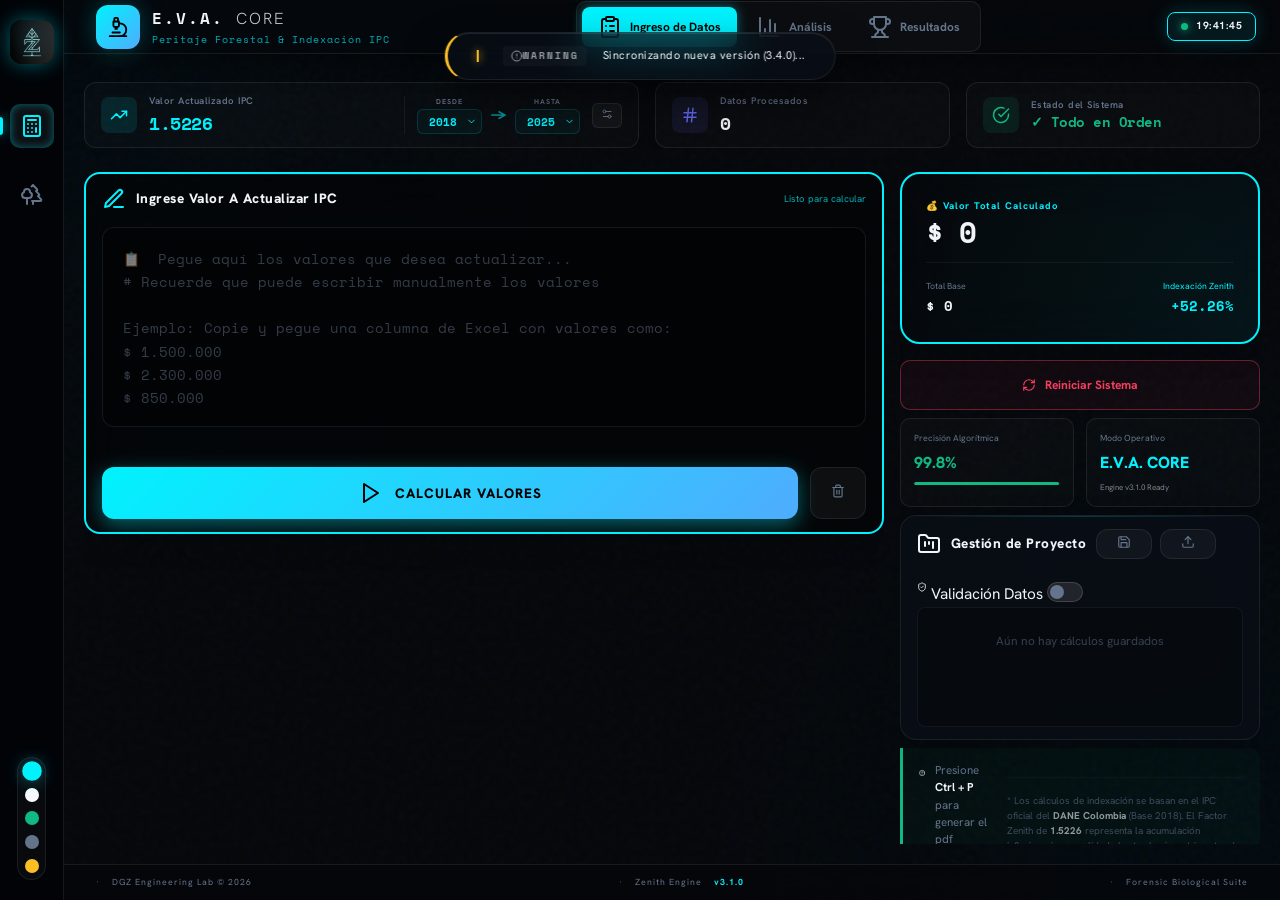
==== commit 4f3df75a: "E.V.A PRO v3.4.0: Fixed cache reload loop by updating script versions in app.html" ====
--- a/app.html
+++ b/app.html
@@ -699,11 +699,11 @@
     <!-- ============================================
          SCRIPTS & ENGINE
          ============================================ -->
-    <script src="js/avaluo_db.js?v=3.3.0"></script>
-    <script src="js/eva-core-v3.js?v=3.3.0" defer></script>
-    <script src="js/eva-enhancements.js?v=3.3.0" defer></script>
-
-    <script src="js/app-ui.js" defer></script>
+    <script src="js/avaluo_db.js?v=3.4.0"></script>
+    <script src="js/eva-core-v3.js?v=3.4.0" defer></script>
+    <script src="js/eva-enhancements.js?v=3.4.0" defer></script>
+
+    <script src="js/app-ui.js?v=3.4.0" defer></script>
 </body>
 
 
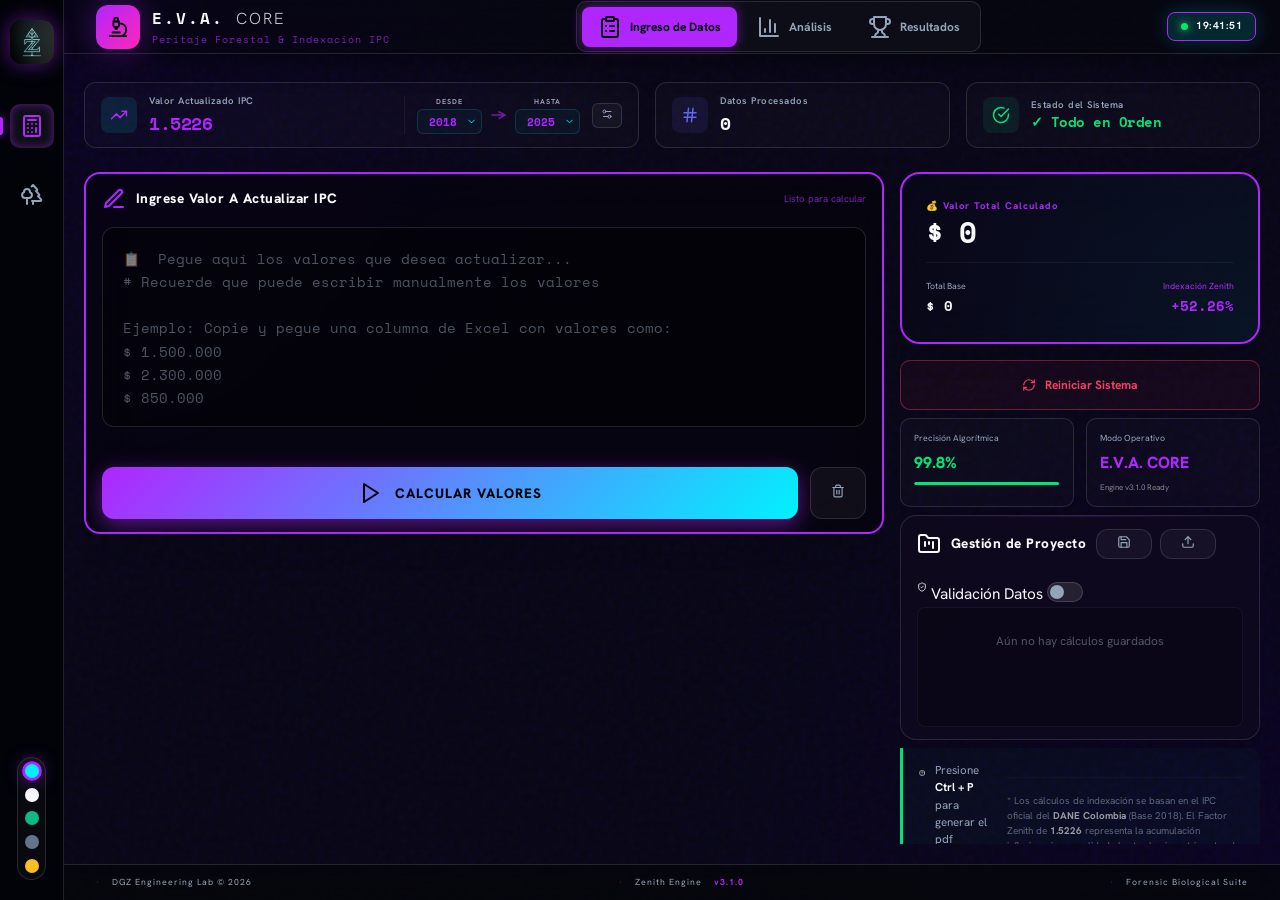
==== commit f0051bb0: "fix: resolve update reload loop and enhance Light theme aesthetics" ====
--- a/app.html
+++ b/app.html
@@ -62,7 +62,7 @@
     <script src="js/vendor/html2canvas.min.js" defer></script>
     <script src="js/vendor/xlsx.full.min.js" defer></script>
     <!-- Core Assets -->
-    <link id="theme-styles" rel="stylesheet" href="css/themes/dark.css?v=2026.3">
+    <link id="theme-styles" rel="stylesheet" href="css/themes/light.css?v=2026.3">
     <link rel="stylesheet" href="css/eva-styles-v3.css?v=2026.3">
     <link rel="stylesheet" href="css/eva-enhancements.css?v=2026.4">
     <script src="js/theme-switcher.js?v=2026.3" defer></script>
--- a/css/themes/light.css
+++ b/css/themes/light.css
@@ -0,0 +1,273 @@
+/**
+ * E.V.A PRO Arctic Engineering (Premium Animated Light Theme)
+ * DGZ Engineering Lab © 2026
+ */
+:root {
+    --bg-obsidian: #F8FAFC;
+    --bg-panel: rgba(255, 255, 255, 0.7);
+    --primary: #0284C7;
+    --primary-glow: rgba(2, 132, 199, 0.25);
+    --primary-dim: rgba(2, 132, 199, 0.1);
+    --primary-light: #0EA5E9;
+    --secondary: #0C4A6E;
+    --success: #059669;
+    --warning: #B45309;
+    --accent: #6366F1;
+    --text-main: #0F172A;
+    --text-dim: #475569;
+    --border-glass: rgba(15, 23, 42, 0.12);
+    --border: rgba(15, 23, 42, 0.12);
+    --bg-main: #F8FAFC;
+    --glow: 0 8px 30px rgba(2, 132, 199, 0.2);
+}
+
+body {
+    background-color: var(--bg-obsidian);
+    background-image:
+        radial-gradient(circle at 10% 20%, rgba(14, 165, 233, 0.15) 0%, transparent 40%),
+        radial-gradient(circle at 90% 80%, rgba(99, 102, 241, 0.15) 0%, transparent 40%),
+        radial-gradient(circle at 50% 50%, rgba(2, 132, 199, 0.1) 0%, transparent 60%);
+    background-attachment: fixed;
+    color: var(--text-main);
+    animation: lightPulse 15s ease-in-out infinite alternate;
+}
+
+@keyframes lightPulse {
+    0% { background-position: 0% 0%; }
+    100% { background-position: 100% 100%; }
+}
+
+::selection {
+    background: var(--primary);
+    color: #FFFFFF;
+}
+
+header {
+    background: rgba(248, 250, 252, 0.75);
+    -webkit-backdrop-filter: blur(20px);
+    backdrop-filter: blur(20px);
+    border-bottom: 1px solid var(--border-glass);
+    box-shadow: 0 4px 30px rgba(0, 0, 0, 0.05);
+    transition: all 0.3s ease;
+}
+
+.glass {
+    background: linear-gradient(145deg, rgba(255, 255, 255, 0.8) 0%, rgba(240, 249, 255, 0.5) 100%);
+    -webkit-backdrop-filter: blur(20px);
+    backdrop-filter: blur(20px);
+    border: 1px solid rgba(255, 255, 255, 0.5);
+    box-shadow: 0 8px 32px rgba(31, 38, 135, 0.07);
+    transition: transform 0.3s ease, box-shadow 0.3s ease;
+}
+
+.glass:hover {
+    transform: translateY(-2px);
+    box-shadow: 0 12px 40px rgba(31, 38, 135, 0.12);
+}
+
+textarea {
+    background: rgba(255, 255, 255, 0.7);
+    color: var(--primary);
+    border: 1px solid rgba(15, 23, 42, 0.15);
+    transition: all 0.3s ease;
+}
+
+textarea::placeholder {
+    color: #64748B;
+}
+
+textarea:focus {
+    background: rgba(255, 255, 255, 0.95);
+    border-color: var(--primary);
+    box-shadow: 0 0 0 4px rgba(2, 132, 199, 0.15);
+    transform: scale(1.01);
+}
+
+.sys-status {
+    background: rgba(248, 250, 252, 0.6);
+    color: var(--text-dim);
+    border: 1px solid var(--border-glass);
+    -webkit-backdrop-filter: blur(10px);
+    backdrop-filter: blur(10px);
+    transition: all 0.3s cubic-bezier(0.4, 0, 0.2, 1);
+}
+
+.sys-status:hover {
+    background: rgba(2, 132, 199, 0.08);
+    border-color: var(--primary);
+    color: var(--primary);
+    transform: scale(1.05);
+}
+
+.sys-status.active-ipc {
+    background: rgba(2, 132, 199, 0.1);
+    border-color: var(--primary);
+    color: var(--primary);
+    box-shadow: 0 0 20px rgba(2, 132, 199, 0.2);
+    animation: glowPulse 2s infinite alternate;
+}
+
+@keyframes glowPulse {
+    from { box-shadow: 0 0 10px rgba(2, 132, 199, 0.1); }
+    to { box-shadow: 0 0 25px rgba(2, 132, 199, 0.3); }
+}
+
+.sys-status.active-avaluo {
+    background: rgba(180, 83, 9, 0.1);
+    border-color: var(--warning);
+    color: var(--warning);
+    box-shadow: 0 0 20px rgba(180, 83, 9, 0.2);
+    animation: warningPulse 2s infinite alternate;
+}
+
+@keyframes warningPulse {
+    from { box-shadow: 0 0 10px rgba(180, 83, 9, 0.1); }
+    to { box-shadow: 0 0 25px rgba(180, 83, 9, 0.3); }
+}
+
+th {
+    background: rgba(240, 249, 255, 0.9);
+    color: var(--primary);
+    border-bottom: 2px solid rgba(14, 165, 233, 0.2);
+    text-transform: uppercase;
+    letter-spacing: 0.5px;
+}
+
+tr {
+    transition: background 0.2s ease, transform 0.2s ease;
+}
+
+tr:hover td {
+    background: rgba(14, 165, 233, 0.08);
+}
+
+.pct-badge {
+    background: rgba(2, 132, 199, 0.1);
+    border: 1px solid rgba(2, 132, 199, 0.3);
+    color: var(--primary);
+    font-weight: 700;
+}
+
+.tech-note {
+    background: rgba(2, 132, 199, 0.04);
+    border-left-color: var(--primary);
+    transition: all 0.3s ease;
+}
+
+.tech-note:hover {
+    background: rgba(2, 132, 199, 0.08);
+    transform: translateX(5px);
+}
+
+.btn-zenith {
+    box-shadow: 0 4px 15px rgba(2, 132, 199, 0.25);
+    transition: all 0.3s cubic-bezier(0.4, 0, 0.2, 1);
+}
+
+.btn-zenith:hover {
+    box-shadow: 0 8px 25px rgba(2, 132, 199, 0.4);
+    transform: translateY(-2px);
+}
+
+.kpi-card {
+    background: rgba(255, 255, 255, 0.85);
+    -webkit-backdrop-filter: blur(12px);
+    backdrop-filter: blur(12px);
+    border: 1px solid rgba(255, 255, 255, 0.6);
+    box-shadow: 0 4px 15px rgba(0, 0, 0, 0.05);
+    transition: all 0.3s ease;
+}
+
+.kpi-card:hover {
+    transform: translateY(-4px);
+    box-shadow: 0 12px 30px rgba(0, 0, 0, 0.1);
+}
+
+.brand-name span {
+    color: var(--primary);
+}
+
+.logo-box {
+    background: linear-gradient(135deg, var(--primary), var(--accent));
+    box-shadow: var(--glow);
+    animation: rotateGradient 4s linear infinite;
+}
+
+@keyframes rotateGradient {
+    100% { filter: hue-rotate(360deg); }
+}
+
+/* Light theme sidebar adjustments */
+.sidebar-nav {
+    background: rgba(248, 250, 252, 0.85) !important;
+    -webkit-backdrop-filter: blur(20px);
+    backdrop-filter: blur(20px);
+    border-right-color: rgba(15, 23, 42, 0.08) !important;
+}
+
+.nav-item {
+    transition: all 0.3s ease;
+}
+
+.nav-item:hover,
+.nav-item.active {
+    background: rgba(2, 132, 199, 0.1) !important;
+    transform: scale(1.05);
+}
+
+/* Light theme glass cards */
+.glass-card {
+    background: linear-gradient(145deg, rgba(255, 255, 255, 0.9) 0%, rgba(248, 250, 252, 0.7) 100%) !important;
+    border: 1px solid rgba(255, 255, 255, 0.8) !important;
+    box-shadow: 0 8px 32px rgba(31, 38, 135, 0.05) !important;
+    transition: all 0.3s ease !important;
+}
+
+.glass-card:hover {
+    transform: translateY(-2px);
+    box-shadow: 0 12px 40px rgba(31, 38, 135, 0.1) !important;
+}
+
+.glass-card::before {
+    opacity: 0.05;
+}
+
+/* Light theme input card */
+.input-card {
+    background: rgba(255, 255, 255, 0.85) !important;
+    border: 2px solid rgba(14, 165, 233, 0.3) !important;
+    transition: all 0.3s ease !important;
+}
+
+.input-card:focus-within {
+    border-color: var(--primary) !important;
+    box-shadow: 0 0 20px rgba(2, 132, 199, 0.15) !important;
+}
+
+/* Light theme outcome card */
+.outcome-card {
+    background: linear-gradient(135deg, rgba(14, 165, 233, 0.1), rgba(99, 102, 241, 0.1)) !important;
+    border: 1px solid rgba(14, 165, 233, 0.2) !important;
+    transition: all 0.4s ease;
+}
+
+.outcome-card:hover {
+    background: linear-gradient(135deg, rgba(14, 165, 233, 0.15), rgba(99, 102, 241, 0.15)) !important;
+    transform: scale(1.02);
+}
+
+/* Light theme table */
+.table-canvas {
+    background: rgba(255, 255, 255, 0.8) !important;
+    -webkit-backdrop-filter: blur(10px);
+    backdrop-filter: blur(10px);
+    border-color: rgba(15, 23, 42, 0.08) !important;
+}
+
+/* Light theme footer */
+.sys-log {
+    background: rgba(248, 250, 252, 0.85) !important;
+    -webkit-backdrop-filter: blur(10px);
+    backdrop-filter: blur(10px);
+    border-top-color: rgba(15, 23, 42, 0.08) !important;
+}
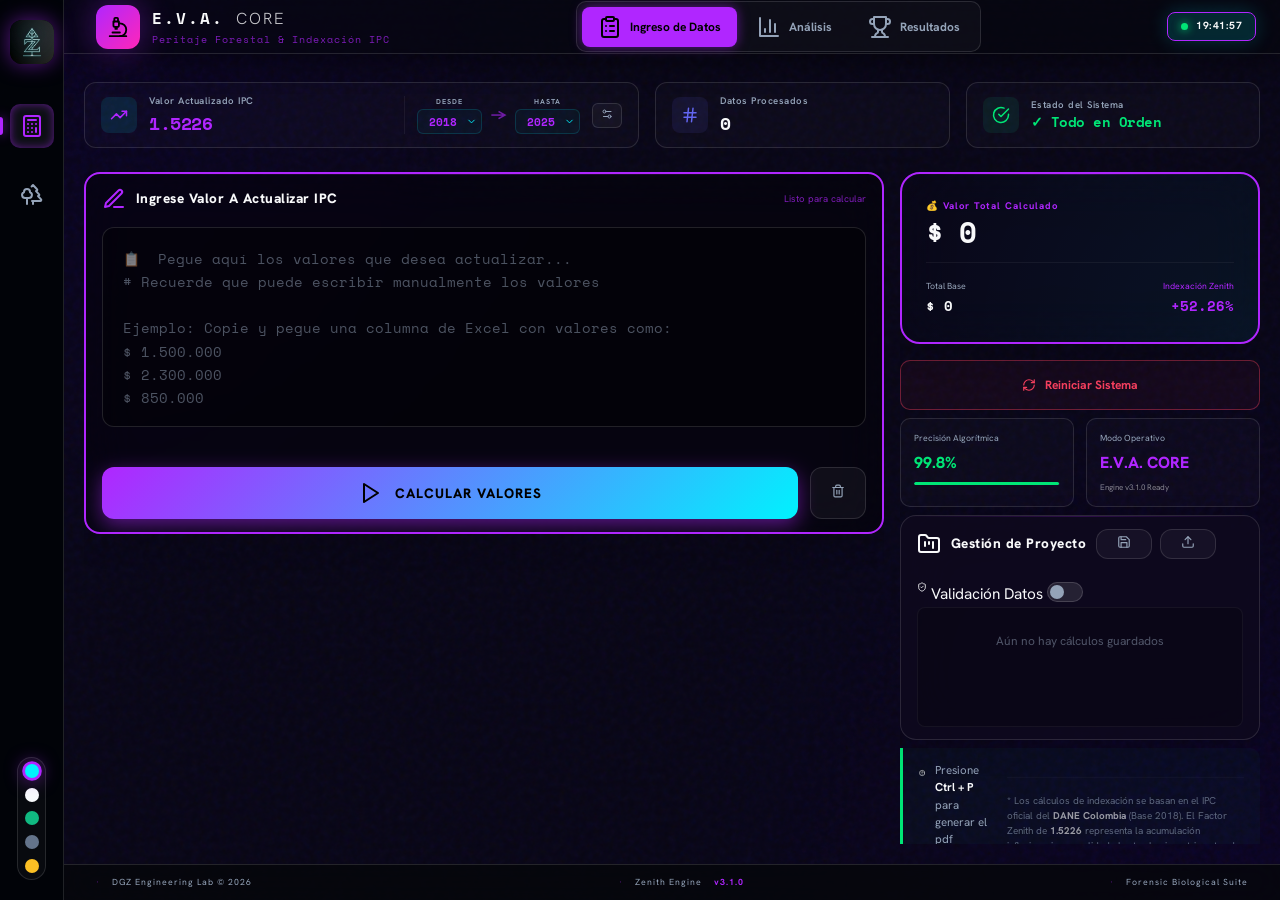
==== commit 10741a14: "Fix structural and accessibility issues in HTML files" ====
--- a/app.html
+++ b/app.html
@@ -98,7 +98,7 @@
     <!-- ════════════════════════════════════
          SIDEBAR NAVIGATION
          ════════════════════════════════════ -->
-    <nav class="sidebar-nav" role="navigation" aria-label="Navegación principal">
+    <nav class="sidebar-nav" aria-label="Navegación principal">
         <div class="nav-logo" title="E.V.A.">
             <img src="assets/logo.png" alt="Logo E.V.A.">
         </div>
@@ -112,7 +112,7 @@
             <i data-lucide="trees"></i>
         </div>
 
-        <div class="theme-selector" aria-label="Selector de tema visual">
+        <div class="theme-selector" role="group" aria-label="Selector de tema visual">
             <div class="theme-node dot-dark" onclick="setTheme('dark')" title="Tema Oscuro"></div>
             <div class="theme-node dot-light" onclick="setTheme('light')" title="Tema Claro"></div>
             <div class="theme-node dot-forest" onclick="setTheme('forest')" title="Tema Bosque"></div>
@@ -248,10 +248,10 @@
             </div>
 
             <!-- ── Main Stage (Left) ── -->
-            <section class="main-stage">
+            <div class="main-stage">
 
                 <!-- Tab: Input Terminal -->
-                <article id="tab-input" class="tab-content active" aria-labelledby="s1">
+                <div id="tab-input" class="tab-content active" role="tabpanel" aria-labelledby="s1">
                     <section class="glass-card input-card">
                         <div class="section-header" style="justify-content: space-between;">
                             <div style="display: flex; align-items: center; gap: 0.6rem;">
@@ -287,10 +287,10 @@
                             </button>
                         </div>
                     </section>
-                </article>
+                </div>
 
                 <!-- Tab 2: Analytics (Focused on IPC & Forest Metrics) -->
-                <article id="tab-analytics" class="tab-content" aria-labelledby="s2">
+                <div id="tab-analytics" class="tab-content" role="tabpanel" aria-labelledby="s2">
                     <div class="analytics-grid">
 
 
@@ -373,10 +373,10 @@
                             </div>
                         </section>
                     </div>
-                </article>
+                </div>
 
                 <!-- Tab 3: Result Tables -->
-                <article id="tab-results" class="tab-content" aria-labelledby="s3">
+                <div id="tab-results" class="tab-content" role="tabpanel" aria-labelledby="s3">
                     <!-- IPC Results Matrix -->
                     <div id="resultsUI" class="results-wrapper" style="display: none;">
                         <section class="glass-card table-panel detailed-results collapsible-card" id="cardDetailedIPC">
@@ -553,15 +553,15 @@
                             </div>
                         </section>
                     </div> <!-- End Results Avaluo -->
-                </article>
-
-            </section> <!-- End Main Stage -->
+                </div>
+
+            </div> <!-- End Main Stage -->
 
             <!-- ── Side Panel (Right) ── -->
             <aside class="side-panel">
 
                 <!-- Outcome HUD: Total Value -->
-                <section class="glass-card outcome-card">
+                <div class="glass-card outcome-card">
                     <div class="outcome-label">💰 Valor Total Calculado</div>
                     <div class="outcome-value" id="sumFinal">$ 0</div>
                     <div class="outcome-meta">
@@ -575,7 +575,7 @@
                                 id="outcomePercent">+52.26%</span>
                         </div>
                     </div>
-                </section>
+                </div>
 
                 <!-- PDF Report Button -->
                 <button class="btn-pdf" id="pdfBtn" onclick="generatePremiumPDF()" style="display: none;">
@@ -590,7 +590,7 @@
                 </button>
 
                 <!-- Quick Metrics Grid -->
-                <section class="metrics-grid">
+                <div class="metrics-grid">
                     <div class="metric-mini has-tip">
                         <div class="metric-mini-label">Precisión Algorítmica</div>
                         <div class="metric-mini-val" style="color: var(--success);">99.8%</div>
@@ -608,7 +608,7 @@
                         <div class="tip-bubble">🤖 El motor detecta automáticamente el tipo de datos
                             ingresados.</div>
                     </div>
-                </section>
+                </div>
 
 
                 <!-- Session Project Persistence (EVA v5) -->
@@ -636,7 +636,7 @@
                             <span class="badge-tag"><i data-lucide="shield-check" style="width:10px;"></i> Validación
                                 Datos</span>
                             <label class="switch-zenith">
-                                <input type="checkbox" id="auditorMode" onchange="toggleAuditorMode()">
+                                <input type="checkbox" id="auditorMode" title="Modo Auditor" aria-label="Modo Auditor" onchange="toggleAuditorMode()">
                                 <span class="slider-zenith"></span>
                             </label>
                         </div>
@@ -648,7 +648,7 @@
                 </section>
 
                 <!-- Insight Helper -->
-                <section class="info-insight">
+                <div class="info-insight">
                     <i data-lucide="help-circle"></i>
                     <p>
                         Presione <br> <strong>Ctrl + P</strong> para generar el pdf optimizado.
@@ -659,7 +659,7 @@
                         2018). El Factor Zenith de <strong>1.5226</strong> representa la acumulación inflacionaria
                         consolidada hasta el primer trimestre de 2025.
                     </p>
-                </section>
+                </div>
 
             </aside><!-- End Side Panel -->
         </main> <!-- End Dashboard Main -->
